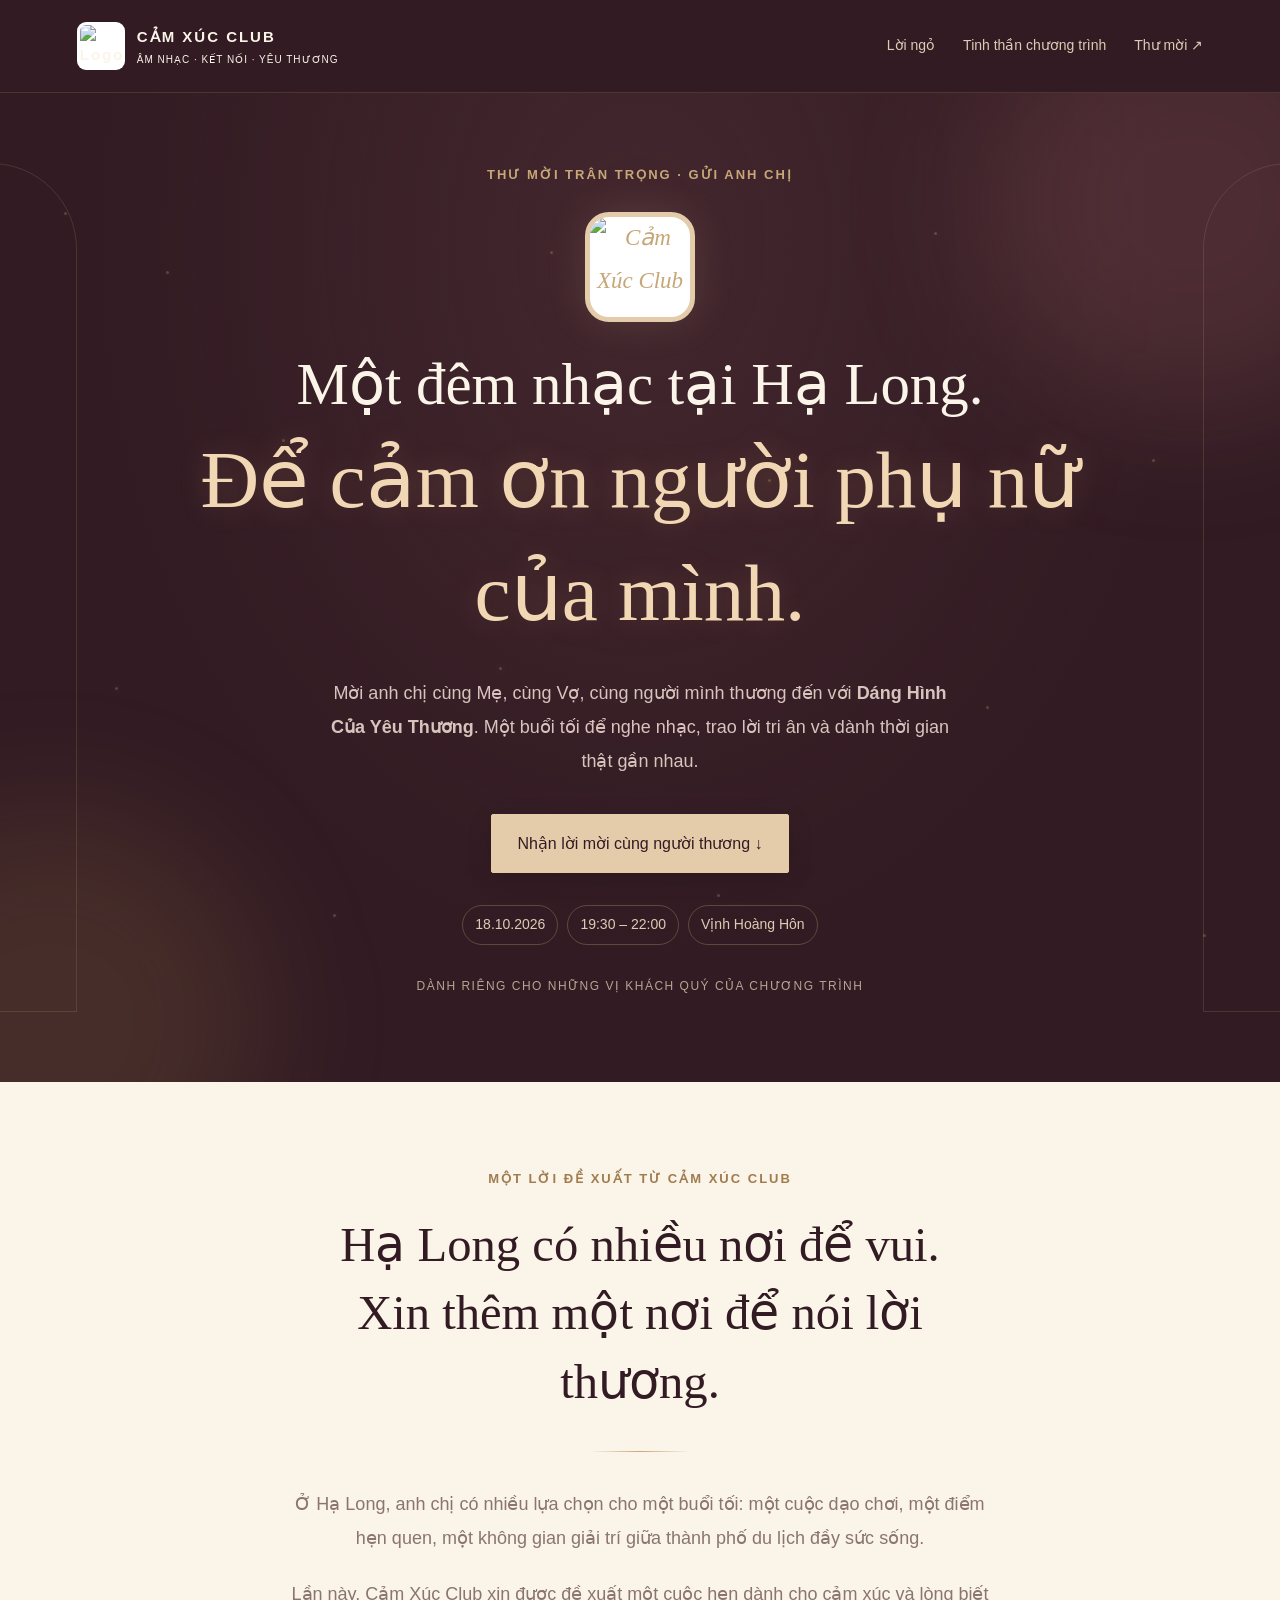
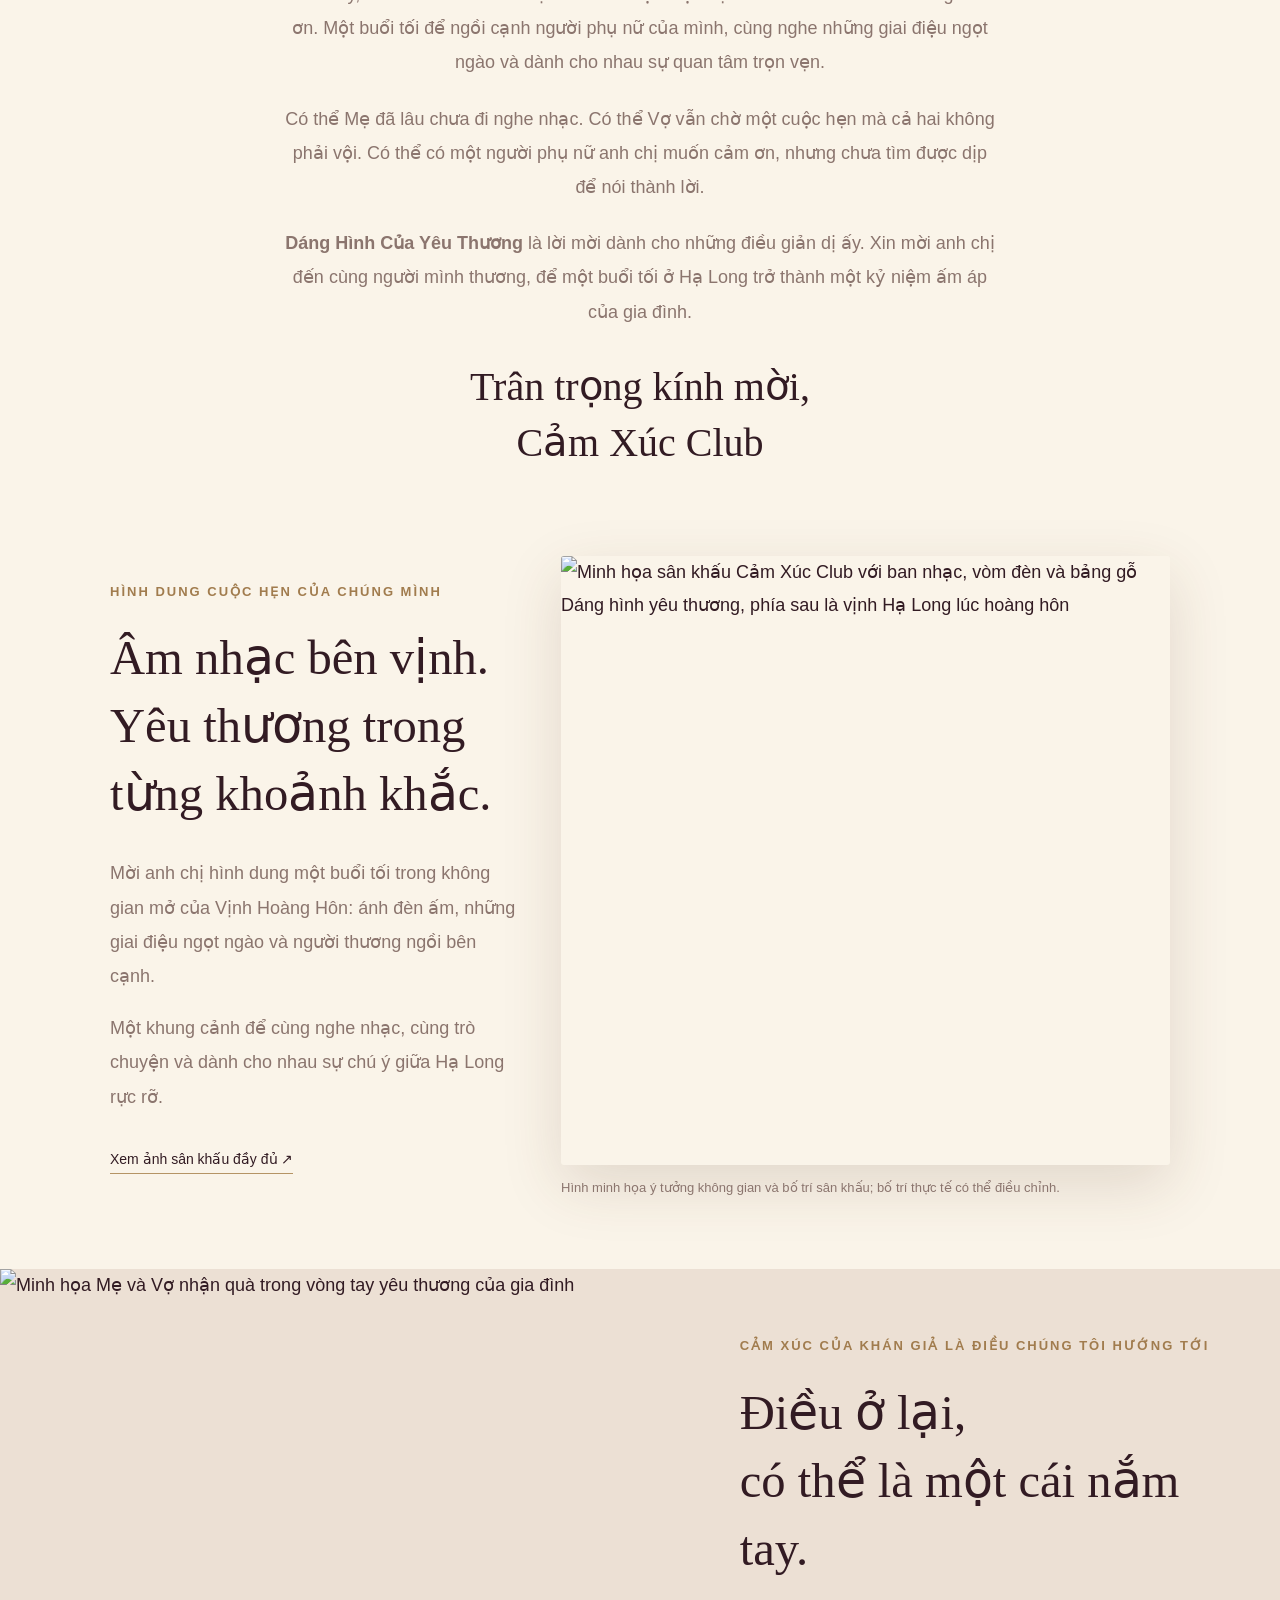
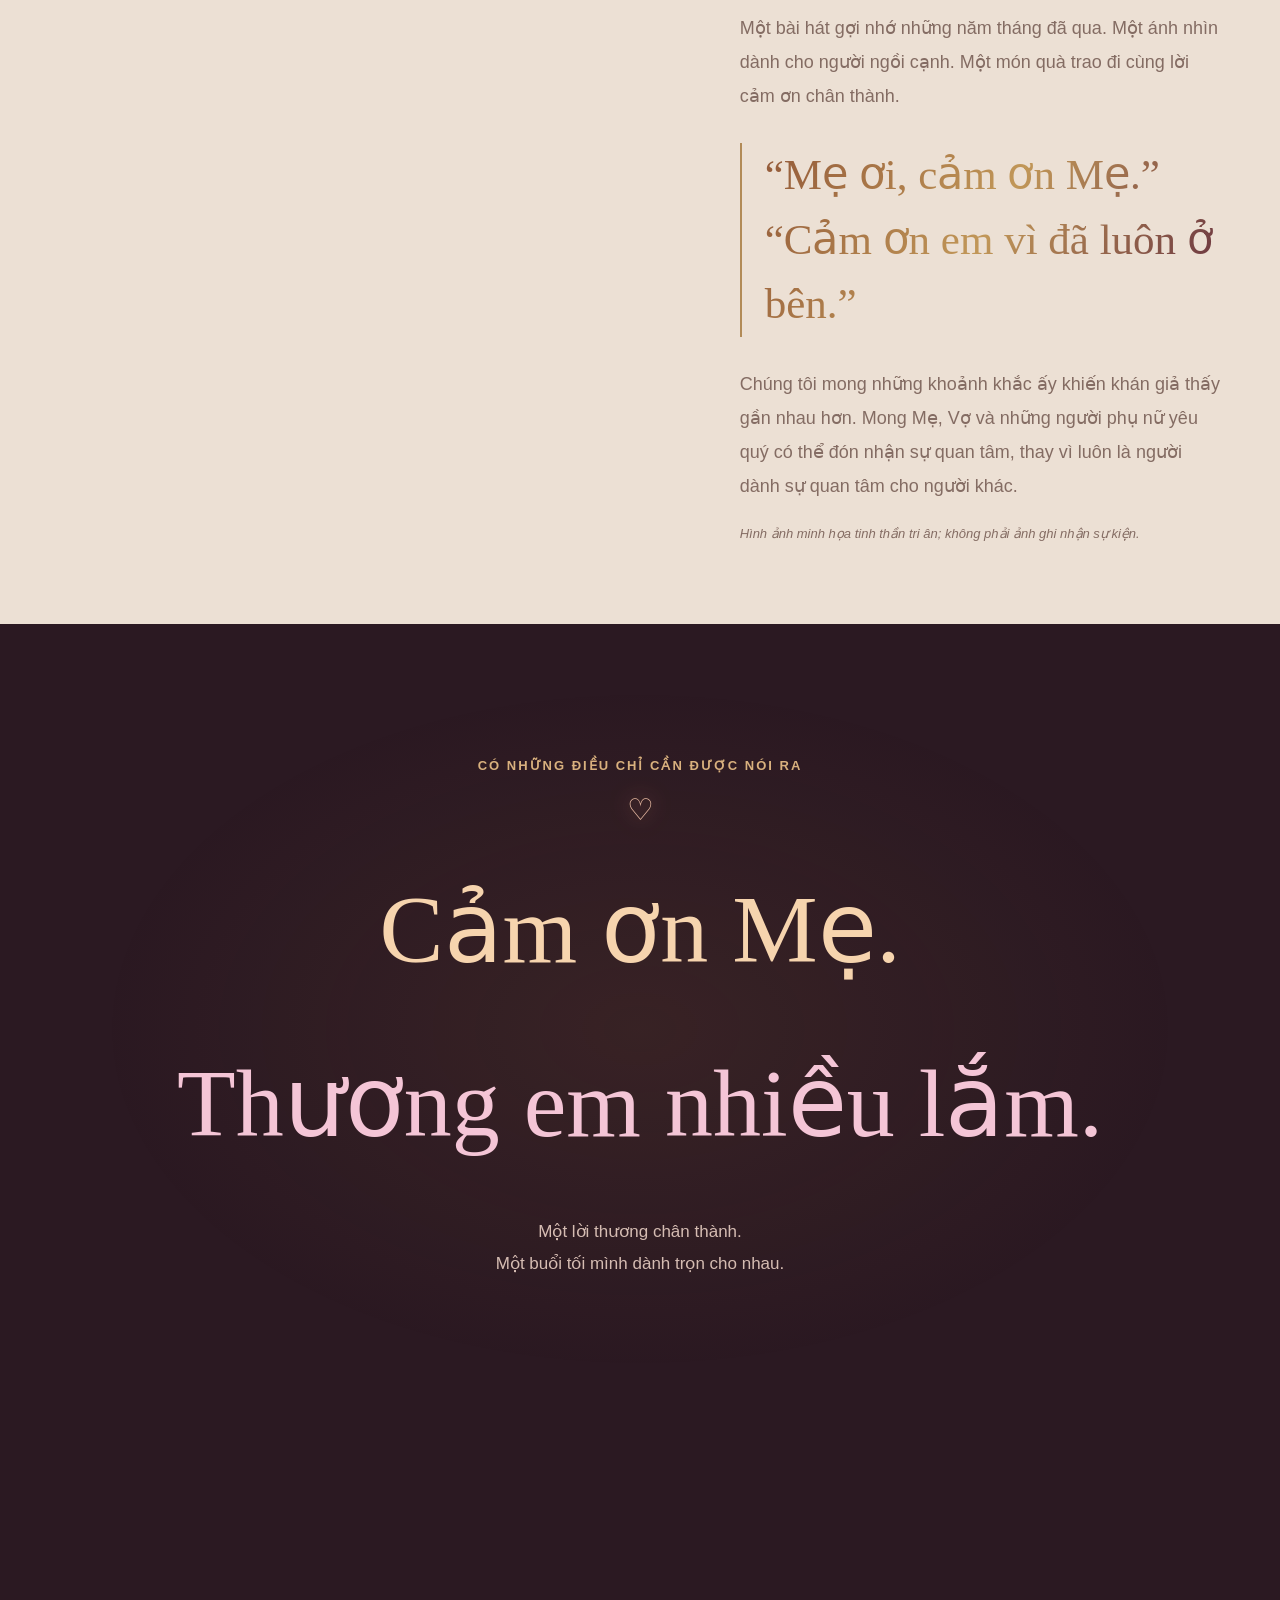
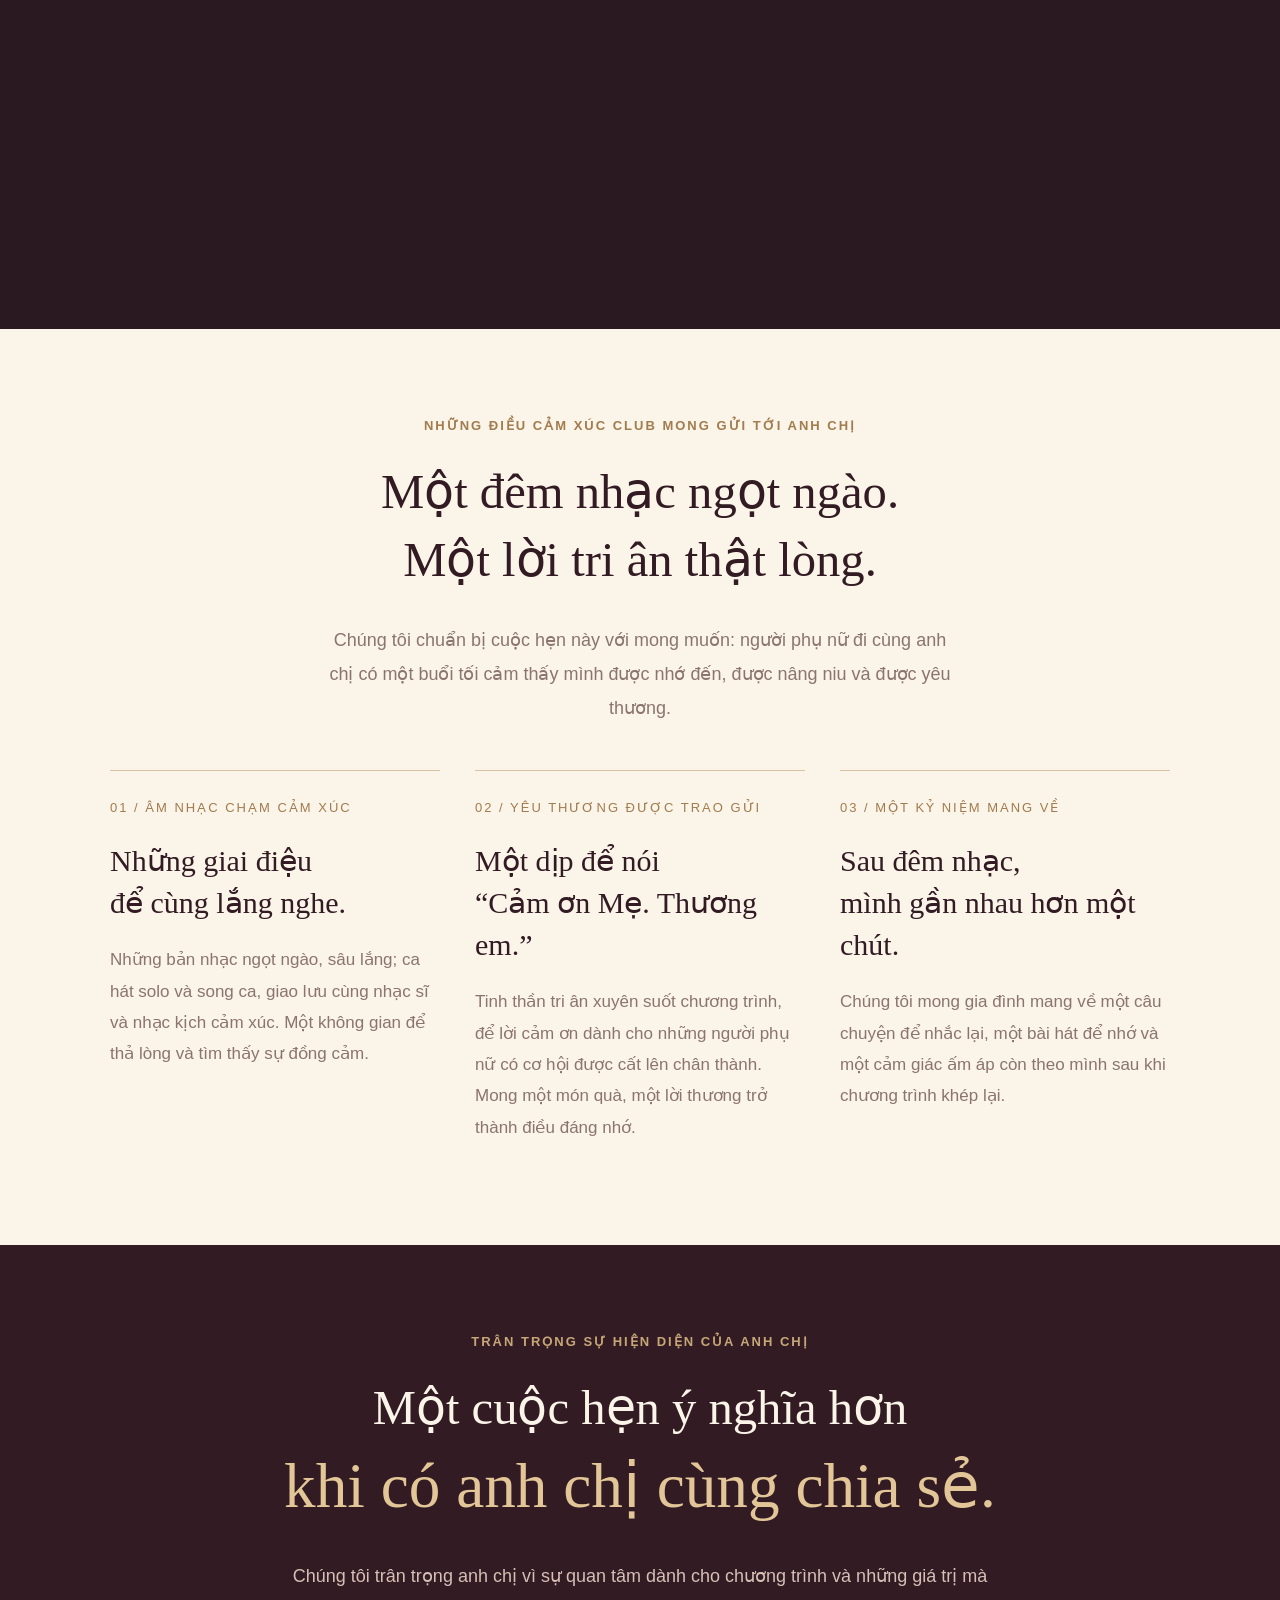
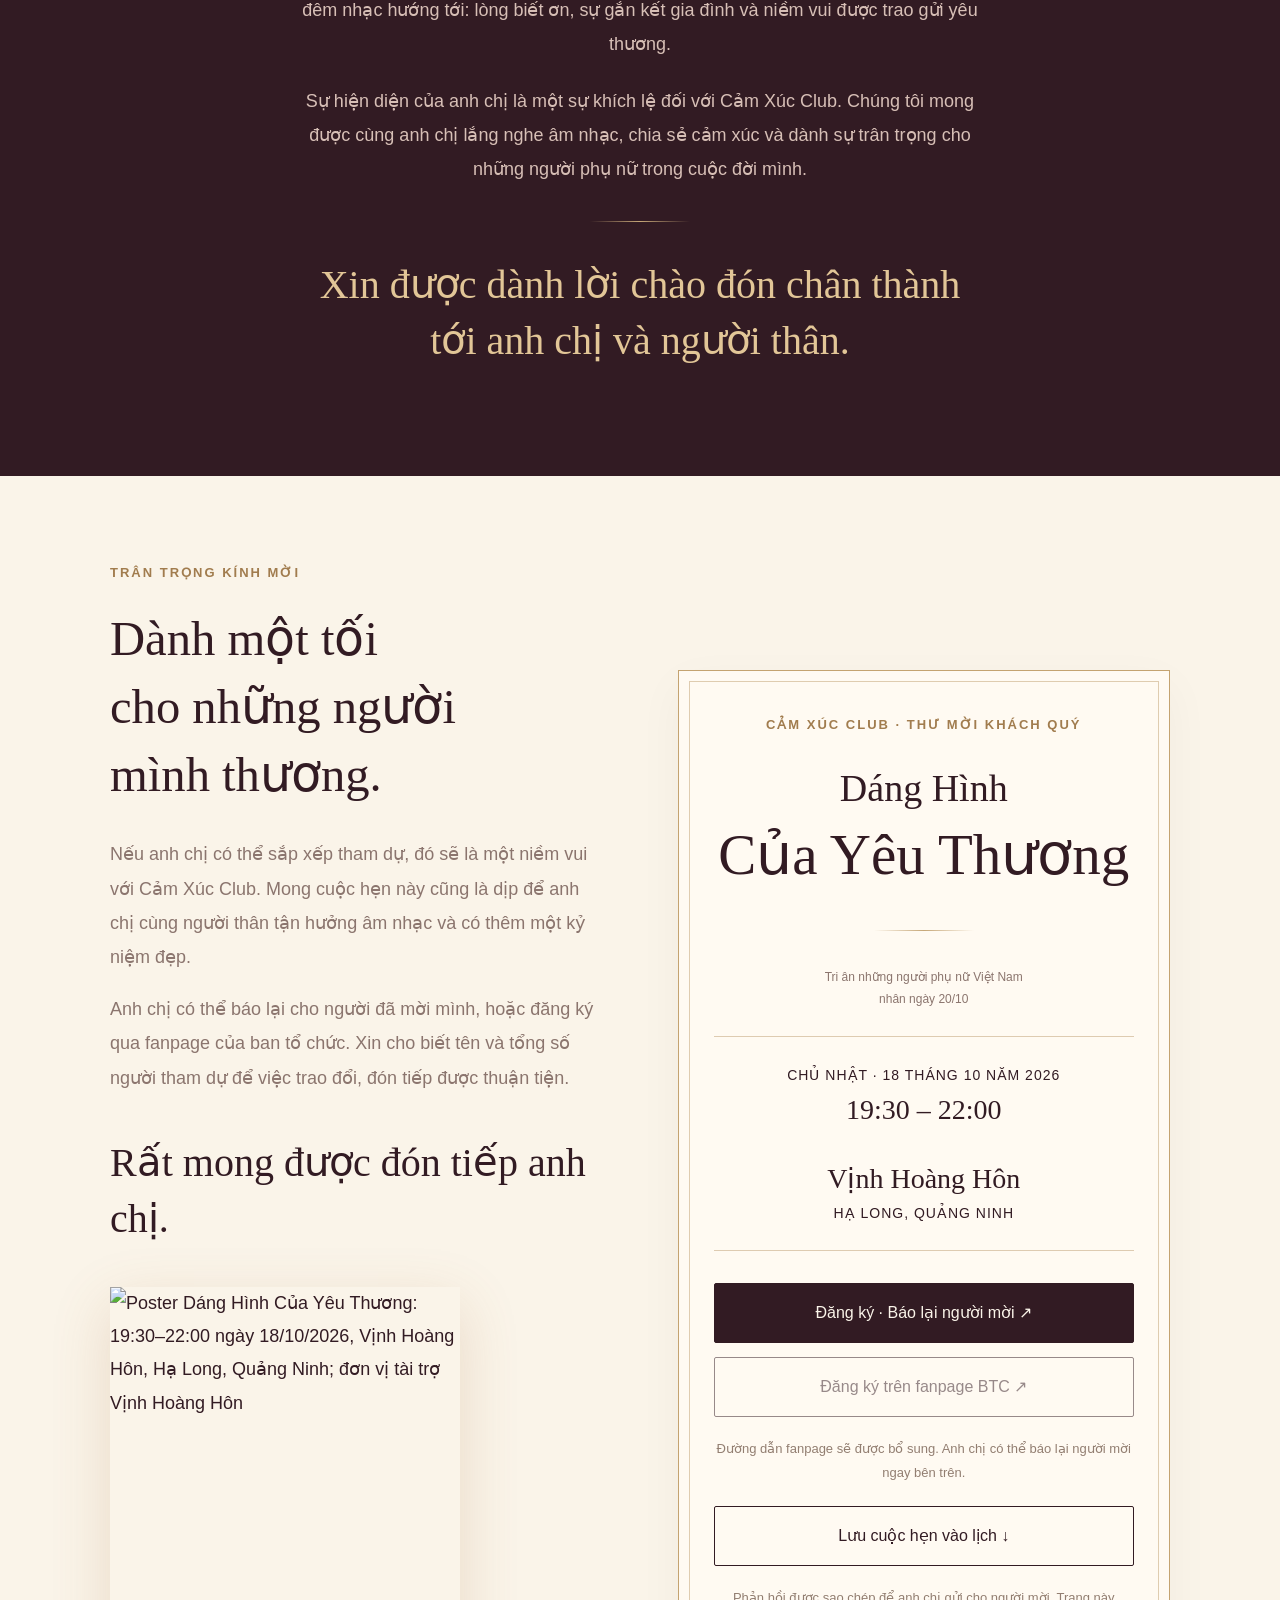
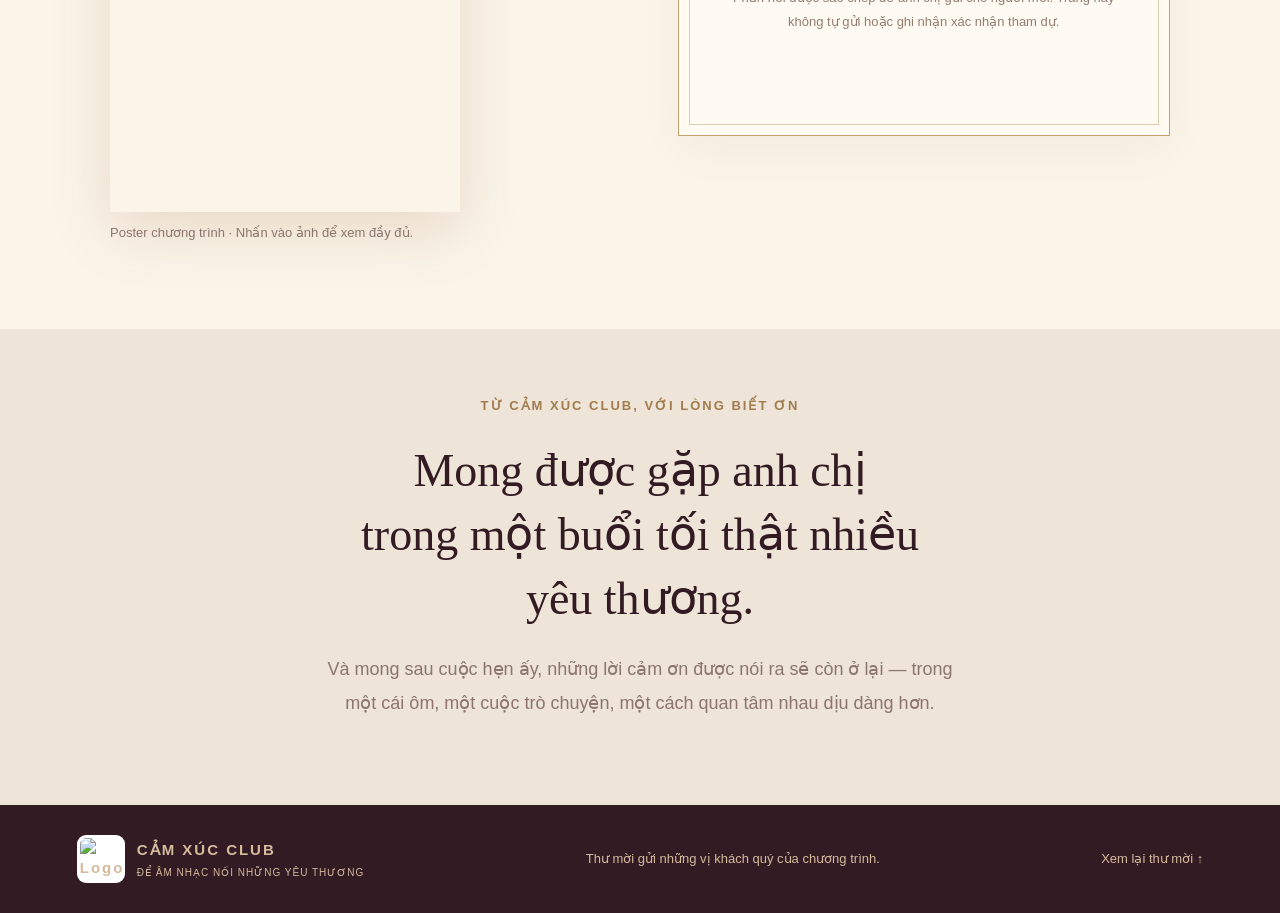
==== cxc2010_dang_hinh_cua_yeu_thuong.html.html @ dbf969a1 "Add files via upload" ====
<!DOCTYPE html>
<!-- saved from url=(0051)https://cam-xuc-khach-quy.dearloach32.chatgpt.site/ -->
<html lang="vi" class="motion-ready"><head><meta http-equiv="Content-Type" content="text/html; charset=UTF-8"><meta name="viewport" content="width=device-width,initial-scale=1"><link rel="stylesheet" href="./dang hinh 222_files/vietnam.css"><link rel="stylesheet" href="./dang hinh 222_files/soft.css"><link rel="icon" href="https://cam-xuc-khach-quy.dearloach32.chatgpt.site/assets/favicon.png"><meta name="theme-color" content="#321b23"><title>Thư mời khách quý — Dáng Hình Của Yêu Thương</title><meta name="description" content="Cảm Xúc Club trân trọng kính mời anh chị đến một đêm nhạc dành cho những người phụ nữ thương yêu. Một cuộc hẹn của âm nhạc, cảm xúc và lòng biết ơn."><style>
:root{--wine:#321b23;--gold:#c6a778;--cream:#faf4e9;--muted:#8b756e}*{box-sizing:border-box}html{scroll-behavior:smooth;scroll-padding-top:30px}body{margin:0;color:var(--wine);background:var(--cream);font:15px/1.8 Arial,sans-serif}a{color:inherit;text-decoration:none}button{font:inherit;cursor:pointer}h1,h2,h3,.serif{font-family:Georgia,'Times New Roman',serif;font-weight:normal;line-height:1.15}header{padding:22px 6%;display:flex;align-items:center;justify-content:space-between;background:var(--wine);color:var(--cream);border-bottom:1px solid #c6a77830}.brand{font-size:13px;font-weight:bold;letter-spacing:3px}.brand small{display:block;font-size:8px;letter-spacing:2px;font-weight:normal}nav{display:flex;gap:28px;font-size:11px;color:#dfcbb5}.hero{background:var(--wine);color:var(--cream);text-align:center;padding:70px 25px 85px;position:relative;overflow:hidden}.hero:before,.hero:after{content:'';position:absolute;top:70px;bottom:70px;width:170px;border:1px solid #c6a77830;border-radius:180px 180px 0 0;pointer-events:none}.hero:before{left:-95px}.hero:after{right:-95px}.eyebrow{font-size:10px;letter-spacing:3px;text-transform:uppercase;color:#a17c4e;font-weight:bold}.hero .eyebrow{color:var(--gold)}.seal{border:1px solid #c6a77880;border-radius:50%;width:68px;height:68px;margin:25px auto;display:grid;place-items:center;color:var(--gold);font-family:Georgia,serif;font-style:italic;font-size:23px}.hero h1{font-size:clamp(43px,5.8vw,80px);margin:22px 0}.hero h1 em{color:#e2c697}.hero p{max-width:530px;margin:25px auto;color:#d8c4bd;font-size:14px}.btn{display:inline-flex;align-items:center;justify-content:center;gap:20px;padding:14px 25px;background:var(--wine);color:var(--cream);border:1px solid var(--wine);font-size:12px;border-radius:2px}.hero .btn{background:#e4ccaa;color:var(--wine);border-color:#e4ccaa;margin:10px}.hero .small{font-size:10px;letter-spacing:2px;color:#baa390;margin-top:30px}.wrap{max-width:1140px;margin:auto;padding:85px 40px}h2{font-size:clamp(34px,3.8vw,52px);margin:20px 0 28px}.letter{max-width:720px;margin:auto;text-align:center}.letter p{color:var(--muted);margin:22px 0}.rule{height:1px;background:linear-gradient(90deg,transparent,#c6a778,transparent);width:100px;margin:35px auto}.sign{font-style:italic;font-size:22px;margin-top:30px}.scene{display:grid;grid-template-columns:1.15fr 1fr;background:#ece0d4}.scene img{width:100%;height:100%;min-height:550px;object-fit:cover}.scene .copy{padding:65px 55px;align-self:center}.scene p{font-size:14px;color:#846c63}.quote{border-left:2px solid #b28b57;padding-left:23px;font-size:27px;line-height:1.4;margin:30px 0}.caption{font-size:10px!important;font-style:italic}.center{text-align:center}.intro{max-width:640px;margin:0 auto;color:var(--muted)}.columns{display:grid;grid-template-columns:repeat(3,1fr);gap:35px;margin-top:45px;text-align:left}.columns article{border-top:1px solid #d7c2a4;padding-top:25px}.columns h3{font-size:28px;margin:20px 0}.columns p{font-size:13px;color:var(--muted)}.n{font-size:10px;letter-spacing:2px;color:#a17c4e}.honour{background:var(--wine);color:var(--cream);text-align:center}.honour .eyebrow{color:var(--gold)}.honour p{max-width:710px;margin:22px auto;color:#d7bfb6}.honour h2 em{color:#e2c697}.invite{display:grid;grid-template-columns:1fr 1fr;gap:75px;align-items:center}.invite p{font-size:14px;color:var(--muted)}.ticket{padding:42px 35px;border:1px solid #c4a370;background:#fffaf2;outline:1px solid #dfccb0;outline-offset:-12px;text-align:center;box-shadow:0 15px 45px #321b230a}.ticket h3{font-size:38px;margin:25px 0}.ticket .details{border-top:1px solid #decbb1;border-bottom:1px solid #decbb1;padding:23px 0;margin:25px 0;font-size:13px}.ticket .details strong{font-size:21px;font-family:Georgia,serif;font-weight:normal}.ticket .details span{font-size:11px;letter-spacing:1px}.ticket .btn{width:100%;margin:7px 0}.ticket .secondary{background:transparent;color:var(--wine)}.note{font-size:10px!important;color:#927e71!important}.status{font-size:12px;min-height:22px;color:#9a6941}dialog{max-width:540px;width:calc(100% - 40px);border:1px solid #c4a370;background:var(--cream);padding:35px;color:var(--wine)}dialog::backdrop{background:#1a1015b8}dialog h3{font-size:30px}dialog p{font-size:14px;color:var(--muted)}dialog textarea{width:100%;min-height:135px;font:14px/1.7 Arial,sans-serif;background:white;border:1px solid #d7c2a4;padding:15px;color:var(--wine);resize:vertical}.close{float:right;background:transparent;border:0;font-size:23px;color:var(--wine)}.ending{text-align:center;background:#eee4d7;padding:65px 25px}.ending p{max-width:630px;margin:20px auto;color:var(--muted);font-size:14px}.ending .serif{font-size:30px;color:var(--wine)}footer{display:flex;justify-content:space-between;align-items:center;gap:25px;padding:30px 6%;font-size:10px;background:var(--wine);color:#d4bb9e}:focus-visible{outline:3px solid #c6a778;outline-offset:5px}@media(max-width:760px){header{padding:20px 6%}nav a:first-child{display:none}nav{font-size:10px;gap:14px}.brand{font-size:11px;letter-spacing:2px}.hero{padding:50px 23px 60px}.hero h1{font-size:49px}.hero p{font-size:13px}.wrap{padding:60px 25px}.scene{grid-template-columns:1fr}.scene img{min-height:0;height:330px}.scene .copy{padding:40px 25px}.columns{grid-template-columns:1fr;gap:22px}.columns h3{font-size:27px}.invite{grid-template-columns:1fr;gap:30px}.ticket{padding:35px 25px}.ticket h3{font-size:35px}.honour p{font-size:14px}footer{flex-direction:column;align-items:flex-start}.quote{font-size:24px}}@media(prefers-reduced-motion:reduce){html{scroll-behavior:auto}}
input,select{font:14px Arial,sans-serif;width:100%;padding:12px;border:1px solid #d7c2a4;background:white;color:var(--wine);margin:6px 0 14px}.fields{display:grid;grid-template-columns:1fr 1fr;gap:15px}dialog label{font-size:12px;display:block}.btn:disabled{opacity:.5;cursor:default}.hero h1{font-size:clamp(40px,5vw,70px)}@media(max-width:600px){.fields{grid-template-columns:1fr;gap:0}.hero h1{font-size:43px}}
.venue-visual{max-width:1140px;margin:0 auto 70px;padding:0 40px;display:grid;grid-template-columns:.8fr 1.2fr;gap:45px;align-items:center}.venue-visual p{font-size:14px;color:var(--muted)}.venue-visual figure{margin:0}.venue-visual img{display:block;width:100%;height:auto;border-radius:3px}.venue-visual figcaption{font-size:11px;line-height:1.6;color:var(--muted);margin-top:12px}.image-link{font-size:11px;display:inline-block;border-bottom:1px solid #b59465;margin-top:15px}.invite-poster{margin:30px 0 0;max-width:350px}.invite-poster img{width:100%;height:auto;display:block;box-shadow:0 15px 40px #321b2320}.invite-poster figcaption{font-size:10px;color:var(--muted);margin-top:10px}@media(max-width:760px){.venue-visual{grid-template-columns:1fr;padding:0 25px;margin-bottom:55px;gap:25px}.invite-poster{max-width:350px;margin:30px auto 0}}
.brand{display:flex;align-items:center;gap:12px}.brand-logo{object-fit:contain;background:white;border-radius:9px;padding:3px;flex-shrink:0}.logo-seal{width:110px;height:110px;background:white;border:5px solid #e4ccaa;border-radius:24px;box-shadow:0 0 40px #e4ccaa20;overflow:hidden;animation:logo-enter .9s ease both}.logo-seal img{width:100%;height:100%;object-fit:contain}.event-pills{display:flex;justify-content:center;flex-wrap:wrap;gap:9px;margin-top:22px}.event-pills span{padding:6px 12px;border:1px solid #c6a77850;border-radius:30px;font-size:11px;color:#dfcbb5}.hero{background:radial-gradient(ellipse at 50% 15%,#69404450,transparent 60%),var(--wine)}.hero h1{animation:logo-enter 1s .12s both}.hero .btn{box-shadow:0 6px 25px #0002}.btn{min-height:48px;transition:transform .18s,box-shadow .18s}.btn:active{transform:scale(.97)}.scroll-progress{position:fixed;top:0;left:0;height:3px;background:linear-gradient(90deg,#e4ccaa,#eb96c4,#8cccff);width:100%;transform:scaleX(0);transform-origin:left;z-index:50;pointer-events:none}.reveal{opacity:1;transform:none}.motion-ready .reveal{opacity:0;transform:translateY(20px);transition:opacity .7s ease,transform .7s ease}.motion-ready .reveal.in-view{opacity:1;transform:none}.columns article:nth-child(2){transition-delay:.08s}.columns article:nth-child(3){transition-delay:.16s}.venue-visual img,.invite-poster img{transition:box-shadow .3s ease}.venue-visual a:active img,.invite-poster a:active img{box-shadow:0 0 0 4px #c6a778}.mobile-dock{display:none}dialog{max-height:85dvh;overflow-y:auto;overscroll-behavior:contain;border-radius:14px}dialog[open]{animation:logo-enter .25s ease}.lightbox{max-width:1050px;width:calc(100% - 24px);max-height:94dvh;background:#20141c;padding:16px;color:white;border:0}.lightbox img{display:block;width:100%;height:auto;max-height:78dvh;object-fit:contain}.lightbox .close{color:white;min-width:44px;min-height:44px}.lightbox p{font-size:11px;color:#dfcbb5;margin:8px}.lightbox .fullsize{color:#dfcbb5;font-size:11px}.sr-only{position:absolute;width:1px;height:1px;overflow:hidden;clip:rect(0,0,0,0)}@keyframes logo-enter{from{opacity:0;transform:translateY(15px)}to{opacity:1;transform:translateY(0)}}
@media(max-width:760px){body{padding-bottom:calc(88px + env(safe-area-inset-bottom))}header{padding:12px 20px}.brand-logo{width:42px;height:42px}.brand{font-size:10px;letter-spacing:1px;gap:9px}.brand small{font-size:7px;letter-spacing:1px}nav a:not(:last-child){display:none}nav a{padding:10px 5px}.hero{padding:30px 22px 45px}.hero h1{font-size:clamp(34px,8.6vw,48px);line-height:1.2}.hero p{font-size:15px;line-height:1.8}.hero .small{font-size:8px;letter-spacing:1px}.hero .eyebrow{font-size:9px;letter-spacing:1.5px}.logo-seal{margin:20px auto;width:90px;height:90px}.hero .btn{width:100%;margin:8px 0;font-size:13px}.wrap{padding:50px 22px}h2{font-size:34px}.letter p,.scene p,.invite p,.venue-visual p,.honour p{font-size:15px;line-height:1.85}.columns p{font-size:14px}.mobile-dock{display:flex;position:fixed;bottom:0;left:0;right:0;z-index:20;background:#faf4e9f5;backdrop-filter:blur(15px);border-top:1px solid #dcc5a8;box-shadow:0 -8px 30px #321b2312;padding:12px 16px calc(12px + env(safe-area-inset-bottom));gap:12px;align-items:center}.mobile-dock .dock-text{flex:1;font-size:11px;line-height:1.5}.dock-text strong{display:block;font-size:13px}.mobile-dock .btn{font-size:13px;min-height:48px;border-radius:8px;padding:12px 20px;flex-shrink:0}input,textarea,select,dialog textarea{font-size:16px}dialog{padding:25px 20px;max-height:88dvh;width:calc(100% - 24px)}.fields{grid-template-columns:1fr 1fr;gap:10px}.ticket{padding:32px 23px}.ticket .btn{font-size:13px}.close{min-height:44px;min-width:44px}.scene img{height:auto;min-height:0}.lightbox{padding:12px}.venue-visual{padding:0 22px}}
@media(prefers-reduced-motion:reduce){*,*::before,*::after{animation:none!important;transition:none!important}.motion-ready .reveal{opacity:1;transform:none}html{scroll-behavior:auto}}

/* Vietnamese typography and larger reading sizes */
body{font-family:'Be Vietnam Pro',Arial,sans-serif;font-size:18px;line-height:1.85}button,input,select,textarea,dialog textarea{font-family:'Be Vietnam Pro',Arial,sans-serif}h1,h2,h3,.serif,.ticket .details strong{font-family:'Charm',Georgia,serif!important;font-style:normal;font-weight:400;line-height:1.35}.hero h1{font-size:clamp(52px,5.9vw,82px);line-height:1.3}.hero h1 em,h2 em,h3 em{font-style:normal}h2{font-size:clamp(42px,4.3vw,62px)}.columns h3{font-size:36px}.ticket h3{font-size:47px}.letter p,.hero p,.scene p,.venue-visual p,.invite p,.honour p,.ending p,.intro{font-size:18px;line-height:1.9}.columns p{font-size:17px;line-height:1.85}.hero p{max-width:650px}.eyebrow,.n{font-size:13px;letter-spacing:2px}.btn,.ticket .btn{font-size:16px;min-height:52px}.event-pills span{font-size:14px}.hero .small{font-size:12px;letter-spacing:1.5px}.note,.caption,.venue-visual figcaption,.invite-poster figcaption{font-size:13px!important;line-height:1.75}.status{font-size:15px}.quote{font-size:34px;line-height:1.5}.sign{font-size:30px}.ticket .details{font-size:16px}.ticket .details strong{font-size:28px}.ticket .details span{font-size:14px}dialog h3{font-size:38px}dialog p{font-size:17px;line-height:1.8}dialog label{font-size:15px}input,select,textarea,dialog textarea{font-size:17px}nav{font-size:14px}.brand{font-size:15px;letter-spacing:2px}.brand small{font-size:10px;letter-spacing:1px}footer{font-size:13px}.ending .serif{font-size:38px}.honour .serif,.invite .serif{font-size:31px!important}.lightbox p,.lightbox .fullsize{font-size:14px}.sr-only{font-size:14px}
@media(max-width:760px){header{padding:12px 16px}.brand{font-size:12px;letter-spacing:1px}.brand small{font-size:8px}.brand-logo{width:44px;height:44px}nav{font-size:13px}.hero{padding:35px 20px 45px}.hero h1{font-size:clamp(43px,10.8vw,58px);line-height:1.35}.hero .eyebrow{font-size:12px;letter-spacing:1px}.hero p,.letter p,.scene p,.venue-visual p,.invite p,.honour p,.ending p,.intro{font-size:18px;line-height:1.85}.hero .small{font-size:11px}.hero .btn,.ticket .btn{font-size:16px}.event-pills span{font-size:13px}h2{font-size:40px;line-height:1.4}.columns h3{font-size:35px}.columns p{font-size:17px}.eyebrow,.n{font-size:12px;letter-spacing:1.5px}.quote{font-size:31px}.ticket h3{font-size:46px}.ticket .details strong{font-size:28px}.ticket .details span{font-size:13px}dialog h3{font-size:36px}.mobile-dock .dock-text{font-size:12px;min-width:0}.dock-text strong{font-size:14px}.mobile-dock .btn{font-size:15px;padding:12px 17px;min-height:52px}.btn{font-size:16px}.ending .serif{font-size:35px}footer{font-size:13px}.sign{font-size:29px}.fields{grid-template-columns:1fr;gap:0}}
@media(max-width:360px){.hero h1{font-size:39px}h2{font-size:36px}.mobile-dock .btn{font-size:14px;padding:12px}.dock-text strong{font-size:13px}}

/* A flowing invitation and scroll-driven emotional rhythm */
h1,h2,h3,.serif,.ticket .details strong{font-family:'Playfair Display',Georgia,serif!important;line-height:1.4}.hero h1 em,h2 em,h3 em,.sign,.quote,.ending .serif,.honour .serif,.invite .serif{font-family:'Great Vibes','Charm',cursive!important;font-weight:400!important;font-style:normal!important;line-height:1.4}.hero h1{font-size:clamp(40px,4.6vw,64px)}.hero h1 em{display:inline-block;font-size:1.38em;color:#f1d7b3;text-shadow:0 0 30px #d9a96c33}h2{font-size:clamp(35px,3.8vw,52px)}h2 em{font-size:1.3em}.ticket h3{font-size:38px}.ticket h3 em{font-size:1.5em}.columns h3{font-size:30px}.sign{font-size:40px}.quote{font-size:43px;line-height:1.5}.honour .serif,.invite .serif{font-size:40px!important}.ending .serif{font-size:46px}.hero{isolation:isolate}.glow-orb{position:absolute;z-index:-1;width:420px;height:420px;border-radius:50%;filter:blur(65px);background:#ba727333;top:-100px;right:-120px;animation:glow-drift 14s ease-in-out infinite alternate;pointer-events:none}.glow-orb.second{background:#d5ac5a20;top:auto;bottom:-150px;left:-160px;animation-delay:-7s}.sparkles{position:absolute;inset:0;pointer-events:none;z-index:-1;overflow:hidden}.sparkles i{position:absolute;left:var(--x);top:var(--y);width:3px;height:3px;border-radius:50%;background:#ffe0a2;box-shadow:0 0 10px #efb863;opacity:.2;animation:twinkle var(--t) ease-in-out infinite alternate;animation-delay:var(--d)}.motion-ready .reveal{transform:translateY(30px);transition:opacity .95s ease,transform 1.1s cubic-bezier(.2,.65,.3,1)}.motion-ready .reveal.in-view{transform:none}.letter p,.honour p{transition-delay:.06s}.venue-visual img{box-shadow:0 20px 60px #5a332226}.invite-poster img{box-shadow:0 18px 55px #a7683430}.scene .quote{background:linear-gradient(120deg,#8f5436,#c19758,#5c253c);background-clip:text;-webkit-background-clip:text;color:transparent}.emotion-story{height:145svh;position:relative;background:#2b1922;color:#faead5;--emotion:0;isolation:isolate}.emotion-stage{position:sticky;top:0;height:90svh;min-height:480px;display:flex;flex-direction:column;justify-content:center;align-items:center;text-align:center;padding:40px 24px;overflow:hidden}.emotion-stage:before{content:'';position:absolute;inset:0;z-index:-1;background:radial-gradient(ellipse at 50% 50%,#b17a413f,transparent 70%);opacity:calc(.4 + var(--emotion)*.6);transform:scale(calc(.85 + var(--emotion)*.2))}.emotion-stage .eyebrow{color:#d9b17e}.emotion-line{font-family:'Great Vibes','Charm',cursive;font-size:clamp(58px,7.5vw,100px);line-height:1.5;margin:15px 0;color:#f6d4ae;transform:translateY(calc((1 - var(--emotion))*20px));transition:opacity .15s;opacity:calc(.4 + var(--emotion)*.6)}.emotion-line.second{color:#f4c5d6;opacity:clamp(.22,calc(var(--emotion)*1.6),1);transform:translateY(calc((1 - var(--emotion))*35px))}.emotion-stage p{font-size:17px;max-width:490px;color:#d5bcb2;margin:25px 0;opacity:clamp(.4,calc(var(--emotion)*1.5),1)}.emotion-stage .heart-glow{font-size:35px;color:#e8baa2;transform:scale(calc(.85 + var(--emotion)*.25));text-shadow:0 0 25px #e49b74}.ticket{position:relative;overflow:hidden}.ticket:before{content:'';position:absolute;top:0;left:-70%;height:2px;width:70%;background:linear-gradient(90deg,transparent,#e8ba7a,transparent);animation:invitation-shine 7s ease-in-out infinite;pointer-events:none}.btn{transition:transform .2s,box-shadow .3s}.btn:hover{box-shadow:0 8px 28px #a46c4426}.mobile-dock .btn{background:linear-gradient(125deg,#48202c,#7d3c4a);box-shadow:0 4px 16px #793c4830}.scroll-progress{box-shadow:0 0 9px #d7ad70}.image-link{font-size:14px}.hero .logo-seal{animation:logo-enter 1s ease both,logo-breathe 6s 1s ease-in-out infinite}@keyframes twinkle{from{opacity:.08;transform:translateY(0) scale(.7)}to{opacity:.65;transform:translateY(-12px) scale(1.3)}}@keyframes glow-drift{from{transform:translate(0,0)}to{transform:translate(-50px,40px)}}@keyframes invitation-shine{0%,40%{left:-70%}80%,100%{left:110%}}@keyframes logo-breathe{50%{box-shadow:0 0 45px #e4ccaa40}}
@media(max-width:760px){.hero h1{font-size:clamp(32px,8vw,42px);line-height:1.55}.hero h1 em{font-size:1.45em;line-height:1.55}.hero{padding-top:32px}.hero p{margin:18px auto}h2{font-size:34px;line-height:1.5}.columns h3{font-size:29px}.ticket h3{font-size:35px}.ticket h3 em{font-size:1.5em}.quote{font-size:39px}.ending .serif{font-size:42px}.honour .serif,.invite .serif{font-size:38px!important}.sign{font-size:38px}.emotion-story{height:130svh}.emotion-stage{height:82svh;min-height:460px}.emotion-line{font-size:clamp(54px,14vw,75px);margin:12px 0}.emotion-stage p{font-size:17px}.glow-orb{width:260px;height:260px}.letter p{margin:26px 0}.mobile-dock .btn{min-width:140px}.venue-visual{gap:30px}}
@media(prefers-reduced-motion:reduce){.emotion-story{height:auto}.emotion-stage{position:relative;height:auto;min-height:440px}.emotion-line,.emotion-line.second,.emotion-stage p{opacity:1;transform:none}.glow-orb,.sparkles{display:none}}
</style><style>.b200794__Lwjab.b200794__2-XQI{margin:8px 0;margin-bottom:16px}.b200794__3NJd2.b200794__2WalK .b200794__1zKHd{display:flex;flex-wrap:wrap;gap:8px}.b200794__3NJd2.b200794__2WalK .b200794__1zKHd .b200794__1ArvR{height:26px;padding:0px 10px;font-weight:600}.b200794__3NJd2.b200794__2WalK .b200794__2GnF3{font-size:10px;display:inline-flex;align-items:center;color:#bfbfbf;white-space:nowrap;cursor:pointer;text-decoration:underline}.b200794__3NJd2.b200794__2WalK .b200794__2GnF3 .b200794__2pmBU{width:16px;height:16px;background-size:contain;margin-left:5px;cursor:pointer}.b200794__3NJd2.b200794__2WalK .b200794__2GnF3:hover{color:#2f9cc3}.b200794__3NJd2.b200794__2WalK .b200794__3x_r1{width:16px;height:16px;background-position:center;background-repeat:no-repeat;background-size:contain}.b200794__2ByTX.b200794__2q_66{font-weight:500;font-size:12px;line-height:20px;display:flex;align-items:center;justify-content:center;height:36px;border:solid 1px #e0e1e2;border-radius:4px;cursor:pointer;user-select:none;padding:6px 16px;color:rgba(0,0,0,.6);background-color:#e0e1e2}.b200794__2ByTX.b200794__2q_66[data-ah-size=small]{height:28px}.b200794__2ByTX.b200794__2q_66 *{cursor:pointer;user-select:none}.b200794__2ByTX.b200794__2q_66[data-ah-btn-loading=true],.b200794__2ByTX.b200794__2q_66[data-ah-btn-disabled=true]{pointer-events:none}.b200794__2ByTX.b200794__2q_66[data-ah-btn-loading=true] *,.b200794__2ByTX.b200794__2q_66[data-ah-btn-disabled=true] *{pointer-events:none}.b200794__2ByTX.b200794__2q_66:not([data-ah-color=primary]):not([data-ah-color=secondary]){color:rgba(0,0,0,.8)}.b200794__2ByTX.b200794__2q_66:not([data-ah-color=primary]):not([data-ah-color=secondary]) [data-ah-spin-color]{border-color:#f3f3f3 #d6d6d6 #0076f1 !important}.b200794__2ByTX.b200794__2q_66:not([data-ah-color=primary]):not([data-ah-color=secondary]):hover{border-color:#cacbcd;background-color:#cacbcd}.b200794__2ByTX.b200794__2q_66:not([data-ah-color=primary]):not([data-ah-color=secondary]):active{border-color:#babbbc;background-color:#babbbc}.b200794__2ByTX.b200794__2q_66[data-ah-color=primary]{border:solid 1px #db2828;color:#db2828;background-color:rgba(0,0,0,0)}.b200794__2ByTX.b200794__2q_66[data-ah-color=primary] [data-ah-spin-color=primary]{border-color:#f3f3f3 #f94f4f #db2828 !important}.b200794__2ByTX.b200794__2q_66[data-ah-color=primary] svg path{fill:#db2828}.b200794__2ByTX.b200794__2q_66[data-ah-color=primary]:hover{border-color:#d01919;color:#d01919}.b200794__2ByTX.b200794__2q_66[data-ah-color=primary]:hover svg path{fill:#d01919}.b200794__2ByTX.b200794__2q_66[data-ah-color=primary]:active{border-color:#b21e1e;color:#b21e1e}.b200794__2ByTX.b200794__2q_66[data-ah-color=primary]:active svg path{fill:#b21e1e}.b200794__2q_66[data-ah-color=primary][data-ah-variant=contained]{border:solid 1px #db2828;background-color:#db2828;color:#fff}.b200794__2q_66[data-ah-color=primary][data-ah-variant=contained] svg path{fill:#fff}.b200794__2q_66[data-ah-color=primary][data-ah-variant=contained]:hover{border-color:#d01919;background-color:#d01919;color:#fff}.b200794__2q_66[data-ah-color=primary][data-ah-variant=contained]:hover svg path{fill:#fff}.b200794__2q_66[data-ah-color=primary][data-ah-variant=contained]:active{border-color:#b21e1e;background-color:#b21e1e;color:#fff}.b200794__2q_66[data-ah-color=primary][data-ah-variant=contained]:active svg path{fill:#fff}.b200794__2ByTX.b200794__2q_66[data-ah-color=secondary]{border:solid 1px #2c65f1;color:#2c65f1;background-color:rgba(0,0,0,0)}.b200794__2ByTX.b200794__2q_66[data-ah-color=secondary] svg path{fill:#2c65f1}.b200794__2ByTX.b200794__2q_66[data-ah-color=secondary]:hover{border-color:#2154d2;color:#2154d2}.b200794__2ByTX.b200794__2q_66[data-ah-color=secondary]:hover svg path{fill:#2154d2}.b200794__2ByTX.b200794__2q_66[data-ah-color=secondary]:active{border-color:#1d4bbd;color:#1d4bbd}.b200794__2ByTX.b200794__2q_66[data-ah-color=secondary]:active svg path{fill:#1d4bbd}.b200794__2ByTX.b200794__2q_66[data-ah-color=secondary][data-ah-variant=contained]{border:solid 1px #2c65f1;background-color:#2c65f1;color:#fff}.b200794__2ByTX.b200794__2q_66[data-ah-color=secondary][data-ah-variant=contained] svg path{fill:#fff}.b200794__2ByTX.b200794__2q_66[data-ah-color=secondary][data-ah-variant=contained]:hover{border-color:#2154d2;background-color:#2154d2;color:#fff}.b200794__2ByTX.b200794__2q_66[data-ah-color=secondary][data-ah-variant=contained]:hover svg path{fill:#fff}.b200794__2ByTX.b200794__2q_66[data-ah-color=secondary][data-ah-variant=contained]:active{border-color:#1d4bbd;background-color:#1d4bbd;color:#fff}.b200794__2ByTX.b200794__2q_66[data-ah-color=secondary][data-ah-variant=contained]:active svg path{fill:#fff}.b200794__2ByTX.b200794__2q_66[data-ah-color=success]{border:solid 1px #1fbb60;color:#1fbb60;background-color:rgba(0,0,0,0)}.b200794__2ByTX.b200794__2q_66[data-ah-color=success] svg path{fill:#1fbb60}.b200794__2ByTX.b200794__2q_66[data-ah-color=success]:hover{border-color:#1aaf58;color:#1aaf58}.b200794__2ByTX.b200794__2q_66[data-ah-color=success]:hover svg path{fill:#1aaf58}.b200794__2ByTX.b200794__2q_66[data-ah-color=success]:active{border-color:#159e4e;color:#159e4e}.b200794__2ByTX.b200794__2q_66[data-ah-color=success]:active svg path{fill:#159e4e}.b200794__2ByTX.b200794__2q_66[data-ah-color=success][data-ah-variant=contained]{border:solid 1px #1fbb60;background-color:#1fbb60;color:#fff}.b200794__2ByTX.b200794__2q_66[data-ah-color=success][data-ah-variant=contained] svg path{fill:#fff}.b200794__2ByTX.b200794__2q_66[data-ah-color=success][data-ah-variant=contained]:hover{border-color:#1aaf58;background-color:#1aaf58;color:#fff}.b200794__2ByTX.b200794__2q_66[data-ah-color=success][data-ah-variant=contained]:hover svg path{fill:#fff}.b200794__2ByTX.b200794__2q_66[data-ah-color=success][data-ah-variant=contained]:active{border-color:#159e4e;background-color:#159e4e;color:#fff}.b200794__2ByTX.b200794__2q_66[data-ah-color=success][data-ah-variant=contained]:active svg path{fill:#fff}.b200794__2ByTX.b200794__2q_66[data-ah-color=warning][data-ah-variant=contained]{border:solid 1px #fdcc0d;background-color:#fdcc0d;color:#7d6506}.b200794__2ByTX.b200794__2q_66[data-ah-color=warning][data-ah-variant=contained] svg path{fill:#7d6506}.b200794__2ByTX.b200794__2q_66[data-ah-color=warning][data-ah-variant=contained]:hover{border-color:#ffd100;background-color:#ffd100;color:#7d6506}.b200794__2ByTX.b200794__2q_66[data-ah-color=warning][data-ah-variant=contained]:hover svg path{fill:#7d6506}.b200794__2ByTX.b200794__2q_66[data-ah-color=warning][data-ah-variant=contained]:active{border-color:#ecbe0b;background-color:#ecbe0b;color:#7d6506}.b200794__2ByTX.b200794__2q_66[data-ah-color=warning][data-ah-variant=contained]:active svg path{fill:#7d6506}.b200794__33Q8c{display:inline-flex !important}.b200794__33Q8c .b200794__2WZ5J{display:inline-flex;border-radius:50%;width:12px;height:12px;-webkit-animation:b200794__1FlgJ .8s linear infinite;animation:b200794__1FlgJ .8s linear infinite}@-webkit-keyframes b200794__1FlgJ{0%{-webkit-transform:rotate(0deg)}100%{-webkit-transform:rotate(360deg)}}@keyframes b200794__1FlgJ{0%{transform:rotate(0deg)}100%{transform:rotate(360deg)}}.b200794__3cyGA.b200794__1XnLK{display:inline-flex;align-items:center;justify-content:center}.b200794__3cyGA.b200794__1XnLK .b200794__3jDW-{font-size:10px;display:inline-flex;align-items:center;color:#bfbfbf;white-space:nowrap;cursor:pointer;text-decoration:underline}.b200794__3cyGA.b200794__1XnLK .b200794__3jDW- .b200794__2hWkC{width:16px;height:16px;background-size:contain;margin-left:5px;cursor:pointer}.b200794__3cyGA.b200794__1XnLK .b200794__3jDW-:hover{color:#2f9cc3}.b200794__31ZbF.b200794__38geD{align-items:center;display:flex}.b200794__31ZbF.b200794__38geD .b200794__2Zkk1{width:20px;height:20px;cursor:pointer;user-select:none;background-position:center;background-size:contain}.b200794__2CIyB{overflow:hidden !important}.b200794__3zwmj.b200794__ZFemA{position:fixed;top:0;left:0;width:100%;height:100%;background-color:rgba(0,0,0,.7607843137);z-index:9999999;overflow-y:auto;align-items:center;justify-content:center;display:flex}.b200794__3zwmj.b200794__ZFemA *{font-size:13px}.b200794__3zwmj.b200794__ZFemA .b200794__mXV07{max-width:1000px;margin:30px auto;margin-top:60px;padding:24px;background-color:#fff;border-radius:4px;min-height:500px;box-shadow:0px 0px 15px rgba(0,0,0,.4196078431);position:relative}.b200794__3zwmj.b200794__ZFemA .b200794__291z-{display:flex;gap:6px}.b200794__3zwmj.b200794__ZFemA .b200794__291z- .b200794__1LTYq{width:100%}.b200794__3zwmj.b200794__ZFemA .b200794__356f5{height:100%;background-position:center center;background-repeat:no-repeat;background-size:contain}.b200794__3zwmj.b200794__ZFemA .b200794__2PEbI{font-size:18px;font-weight:700;margin-bottom:24px;display:flex;align-items:center;justify-content:space-between;padding-right:32px;white-space:nowrap;gap:12px}.b200794__3zwmj.b200794__ZFemA .b200794__7rycn{display:flex;align-items:center;gap:16px}.b200794__3zwmj.b200794__ZFemA .b200794__193Qq{margin-top:24px}.b200794__3zwmj.b200794__ZFemA .b200794__2JgjE{font-size:15px;font-weight:600;margin-bottom:16px}.b200794__3zwmj.b200794__ZFemA .b200794__3yVkD{display:flex;align-items:center;gap:8px}.b200794__3zwmj.b200794__ZFemA .b200794__3yVkD input{height:30px;border:solid 1px #ccc;border-radius:0px;width:85px;padding:0 10px}.b200794__3zwmj.b200794__ZFemA .b200794__1Nva6{display:flex;gap:20px;margin-top:40px}.b200794__3zwmj.b200794__ZFemA .b200794__1s9kh{display:grid;grid-template-columns:1fr 1fr}.b200794__3zwmj.b200794__ZFemA .b200794__3EzNY{padding-left:30px;margin-bottom:16px}.b200794__3zwmj.b200794__ZFemA .b200794__3EzNY .b200794__6wLjm{width:20px;height:20px;background-position:center;background-size:contain}.b200794__3zwmj.b200794__ZFemA .b200794__3EzNY input{display:none}.b200794__3zwmj.b200794__ZFemA .b200794__3EzNY .b200794__1IX9o{width:20px;height:20px;background-position:center;background-size:contain}.b200794__3zwmj.b200794__ZFemA .b200794__3EzNY .b200794__360ui{display:inline-flex;align-items:center;justify-content:center;gap:8px}.b200794__3zwmj.b200794__ZFemA .b200794__3EzNY .b200794__360ui .b200794__1Ej2e{max-width:100px;overflow:hidden;white-space:nowrap}.b200794__3zwmj.b200794__ZFemA .b200794__3EzNY label{height:30px;border:solid 1px #ccc;border-radius:30px;padding:0 40px;user-select:none;cursor:pointer;display:inline-flex;align-items:center;justify-content:center}.b200794__3zwmj.b200794__ZFemA .b200794__3EzNY label *{user-select:none;cursor:pointer}.b200794__3zwmj.b200794__ZFemA .b200794__3EzNY label:hover{background-color:#e0e1e2}.b200794__3zwmj.b200794__ZFemA .b200794__3EzNY label:active{background-color:#babbbc}.b200794__3zwmj.b200794__ZFemA .b200794__1oACy{padding-right:32px;margin-left:30px}.b200794__3zwmj.b200794__ZFemA .b200794__1oACy .b200794__1d389{width:30px;height:30px;border:solid 1px #ccc;padding:0px 2px}.b200794__3zwmj.b200794__ZFemA .b200794__1oACy input{height:30px;border:solid 1px #ccc;border-radius:0px;padding:0 10px}.b200794__3zwmj.b200794__ZFemA .b200794__2-YyH{position:absolute;content:"";right:0;top:-25px;width:25px;height:25px;display:flex;align-items:center;justify-content:center;font-size:35px;cursor:pointer;user-select:none;padding-bottom:12px;color:#afafaf}.b200794__3zwmj.b200794__ZFemA .b200794__2-YyH:hover{color:#ccc}.b200794__3zwmj.b200794__ZFemA .b200794__2-YyH:active{color:#fff}.b200794__3zwmj.b200794__ZFemA .b200794__2xXhA{height:30px;border:solid 1px #ccc;border-radius:0px;padding:0 10px;display:flex;align-items:center;justify-content:center;text-transform:capitalize}.b200794__3zwmj.b200794__ZFemA .b200794__29iVg{position:relative;display:inline-block;width:44px;height:24px;user-select:none}.b200794__3zwmj.b200794__ZFemA .b200794__29iVg *{user-select:none}.b200794__3zwmj.b200794__ZFemA .b200794__29iVg input{opacity:0;width:0;height:0}.b200794__3zwmj.b200794__ZFemA .b200794__3gAsc{position:absolute;cursor:pointer;top:0;left:0;right:0;bottom:0;background-color:#ccc;-webkit-transition:.4s;transition:.4s;border-radius:30px}.b200794__3zwmj.b200794__ZFemA .b200794__3gAsc:before{position:absolute;content:"";height:18px;width:18px;left:3px;top:50%;transform:translate(0px, -50%);background-color:#fff;-webkit-transition:.4s;transition:.4s;border-radius:50%}.b200794__3zwmj.b200794__ZFemA input:checked+.b200794__3gAsc{background-color:#2c65f1}.b200794__3zwmj.b200794__ZFemA input:focus+.b200794__3gAsc{box-shadow:0 0 1px #2c65f1}.b200794__3zwmj.b200794__ZFemA input:checked+.b200794__3gAsc:before{transform:translate(20px, -50%)}.b200794__3zwmj.b200794__ZFemA .b200794__36PYJ{display:inline-flex;align-items:center;position:relative;padding-left:30px;margin-bottom:12px;cursor:pointer;-webkit-user-select:none;-moz-user-select:none;-ms-user-select:none;user-select:none}.b200794__3zwmj.b200794__ZFemA .b200794__36PYJ input{position:absolute;opacity:0;cursor:pointer}.b200794__3zwmj.b200794__ZFemA .b200794__3te9V{position:absolute;top:50%;left:0;transform:translateY(-50%);height:18px;width:18px;background-color:#eee;border-radius:50%}.b200794__3zwmj.b200794__ZFemA .b200794__36PYJ:hover input~.b200794__3te9V{background-color:#ccc}.b200794__3zwmj.b200794__ZFemA .b200794__36PYJ input:checked~.b200794__3te9V{background-color:#2c65f1}.b200794__3zwmj.b200794__ZFemA .b200794__3te9V:after{content:"";position:absolute;display:none}.b200794__3zwmj.b200794__ZFemA .b200794__36PYJ input:checked~.b200794__3te9V:after{display:block}.b200794__3zwmj.b200794__ZFemA .b200794__36PYJ .b200794__3te9V:after{top:50%;left:50%;width:8px;transform:translate(-50%, -50%);height:8px;border-radius:50%;background:#fff}.b200794__1ammv.b200794__10Fwt .b200794__3jLxj{height:26px;padding:0px 10px;font-weight:600}.b200794__1ammv.b200794__10Fwt .b200794__3-vnu{width:16px;height:16px;background-position:center;background-repeat:no-repeat;background-size:contain}</style></head><body style=""><div class="scroll-progress" aria-hidden="true" style="transform: scaleX(0.0507743);"></div><header><a class="brand" href="https://cam-xuc-khach-quy.dearloach32.chatgpt.site/#"><img class="brand-logo" src="./dang hinh 222_files/club-logo.webp" width="48" height="48" alt="Logo Cảm Xúc Club"><span>CẢM XÚC CLUB<small>ÂM NHẠC · KẾT NỐI · YÊU THƯƠNG</small></span></a><nav><a href="https://cam-xuc-khach-quy.dearloach32.chatgpt.site/#tam-thu">Lời ngỏ</a><a href="https://cam-xuc-khach-quy.dearloach32.chatgpt.site/#cam-xuc">Tinh thần chương trình</a><a href="https://cam-xuc-khach-quy.dearloach32.chatgpt.site/#thu-moi">Thư mời ↗</a></nav></header>
<main><section class="hero"><div class="glow-orb" aria-hidden="true"></div><div class="glow-orb second" aria-hidden="true"></div><div class="sparkles" aria-hidden="true"><i style="--x:5%;--y:12%;--t:3s;--d:-0s"></i><i style="--x:22%;--y:35%;--t:4s;--d:-1s"></i><i style="--x:39%;--y:58%;--t:5s;--d:-2s"></i><i style="--x:56%;--y:81%;--t:6s;--d:-3s"></i><i style="--x:73%;--y:14%;--t:3s;--d:-4s"></i><i style="--x:90%;--y:37%;--t:4s;--d:-5s"></i><i style="--x:9%;--y:60%;--t:5s;--d:-0s"></i><i style="--x:26%;--y:83%;--t:6s;--d:-1s"></i><i style="--x:43%;--y:16%;--t:3s;--d:-2s"></i><i style="--x:60%;--y:39%;--t:4s;--d:-3s"></i><i style="--x:77%;--y:62%;--t:5s;--d:-4s"></i><i style="--x:94%;--y:85%;--t:6s;--d:-5s"></i><i style="--x:13%;--y:18%;--t:3s;--d:-0s"></i><i style="--x:30%;--y:41%;--t:4s;--d:-1s"></i></div><div class="eyebrow">Thư mời trân trọng · Gửi anh chị</div><div class="seal logo-seal"><img src="./dang hinh 222_files/club-logo.webp" width="100" height="100" alt="Cảm Xúc Club"></div><h1>Một đêm nhạc tại Hạ Long.<br><em>Để cảm ơn người phụ nữ<br>của mình.</em></h1><p>Mời anh chị cùng Mẹ, cùng Vợ, cùng người mình thương đến với <strong>Dáng Hình Của Yêu Thương</strong>. Một buổi tối để nghe nhạc, trao lời tri ân và dành thời gian thật gần nhau.</p><a class="btn" href="https://cam-xuc-khach-quy.dearloach32.chatgpt.site/#thu-moi">Nhận lời mời cùng người thương ↓</a><div class="event-pills"><span>18.10.2026</span><span>19:30 – 22:00</span><span>Vịnh Hoàng Hôn</span></div><div class="small">DÀNH RIÊNG CHO NHỮNG VỊ KHÁCH QUÝ CỦA CHƯƠNG TRÌNH</div></section>
<section class="wrap" id="tam-thu"><div class="letter reveal"><div class="eyebrow">Một lời đề xuất từ Cảm Xúc Club</div><h2>Hạ Long có nhiều nơi để vui.<br>Xin thêm một nơi để nói lời thương.</h2><div class="rule"></div><p class="reveal">Ở Hạ Long, anh chị có nhiều lựa chọn cho một buổi tối: một cuộc dạo chơi, một điểm hẹn quen, một không gian giải trí giữa thành phố du lịch đầy sức sống.</p><p class="reveal">Lần này, Cảm Xúc Club xin được đề xuất một cuộc hẹn dành cho cảm xúc và lòng biết ơn. Một buổi tối để ngồi cạnh người phụ nữ của mình, cùng nghe những giai điệu ngọt ngào và dành cho nhau sự quan tâm trọn vẹn.</p><p class="reveal">Có thể Mẹ đã lâu chưa đi nghe nhạc. Có thể Vợ vẫn chờ một cuộc hẹn mà cả hai không phải vội. Có thể có một người phụ nữ anh chị muốn cảm ơn, nhưng chưa tìm được dịp để nói thành lời.</p><p class="reveal"><strong>Dáng Hình Của Yêu Thương</strong> là lời mời dành cho những điều giản dị ấy. Xin mời anh chị đến cùng người mình thương, để một buổi tối ở Hạ Long trở thành một kỷ niệm ấm áp của gia đình.</p><div class="sign serif">Trân trọng kính mời,<br>Cảm Xúc Club</div></div></section>
<section class="venue-visual reveal" id="khong-gian"><div><div class="eyebrow">Hình dung cuộc hẹn của chúng mình</div><h2>Âm nhạc bên vịnh.<br>Yêu thương trong từng khoảnh khắc.</h2><p>Mời anh chị hình dung một buổi tối trong không gian mở của Vịnh Hoàng Hôn: ánh đèn ấm, những giai điệu ngọt ngào và người thương ngồi bên cạnh.</p><p>Một khung cảnh để cùng nghe nhạc, cùng trò chuyện và dành cho nhau sự chú ý giữa Hạ Long rực rỡ.</p><a class="image-link" href="https://cam-xuc-khach-quy.dearloach32.chatgpt.site/assets/stage-seaside.png" target="_blank" rel="noopener">Xem ảnh sân khấu đầy đủ ↗</a></div><figure><a href="https://cam-xuc-khach-quy.dearloach32.chatgpt.site/assets/stage-seaside.png" target="_blank" rel="noopener" aria-label="Xem ảnh minh họa sân khấu bên vịnh đầy đủ"><img src="./dang hinh 222_files/stage-seaside.webp" width="1254" height="1254" alt="Minh họa sân khấu Cảm Xúc Club với ban nhạc, vòm đèn và bảng gỗ Dáng hình yêu thương, phía sau là vịnh Hạ Long lúc hoàng hôn" loading="lazy"></a><figcaption>Hình minh họa ý tưởng không gian và bố trí sân khấu; bố trí thực tế có thể điều chỉnh.</figcaption></figure></section>
<section class="scene" id="cam-xuc"><img src="./dang hinh 222_files/family.png" alt="Minh họa Mẹ và Vợ nhận quà trong vòng tay yêu thương của gia đình" loading="lazy"><div class="copy reveal"><div class="eyebrow">Cảm xúc của khán giả là điều chúng tôi hướng tới</div><h2>Điều ở lại,<br>có thể là một cái nắm tay.</h2><p>Một bài hát gợi nhớ những năm tháng đã qua. Một ánh nhìn dành cho người ngồi cạnh. Một món quà trao đi cùng lời cảm ơn chân thành.</p><blockquote class="quote serif">“Mẹ ơi, cảm ơn Mẹ.”<br>“Cảm ơn em vì đã luôn ở bên.”</blockquote><p>Chúng tôi mong những khoảnh khắc ấy khiến khán giả thấy gần nhau hơn. Mong Mẹ, Vợ và những người phụ nữ yêu quý có thể đón nhận sự quan tâm, thay vì luôn là người dành sự quan tâm cho người khác.</p><p class="caption">Hình ảnh minh họa tinh thần tri ân; không phải ảnh ghi nhận sự kiện.</p></div></section>
<section class="emotion-story" aria-label="Những lời tri ân dành cho người thương" style="--emotion: 0.000;"><div class="emotion-stage"><div class="eyebrow">Có những điều chỉ cần được nói ra</div><div class="heart-glow" aria-hidden="true">♡</div><div class="emotion-line">Cảm ơn Mẹ.</div><div class="emotion-line second">Thương em nhiều lắm.</div><p>Một lời thương chân thành.<br>Một buổi tối mình dành trọn cho nhau.</p></div></section><section class="wrap center"><div class="eyebrow">Những điều Cảm Xúc Club mong gửi tới anh chị</div><h2>Một đêm nhạc ngọt ngào.<br>Một lời tri ân thật lòng.</h2><p class="intro">Chúng tôi chuẩn bị cuộc hẹn này với mong muốn: người phụ nữ đi cùng anh chị có một buổi tối cảm thấy mình được nhớ đến, được nâng niu và được yêu thương.</p><div class="columns"><article class="reveal"><div class="n">01 / ÂM NHẠC CHẠM CẢM XÚC</div><h3>Những giai điệu<br>để cùng lắng nghe.</h3><p>Những bản nhạc ngọt ngào, sâu lắng; ca hát solo và song ca, giao lưu cùng nhạc sĩ và nhạc kịch cảm xúc. Một không gian để thả lòng và tìm thấy sự đồng cảm.</p></article><article class="reveal"><div class="n">02 / YÊU THƯƠNG ĐƯỢC TRAO GỬI</div><h3>Một dịp để nói<br>“Cảm ơn Mẹ. Thương em.”</h3><p>Tinh thần tri ân xuyên suốt chương trình, để lời cảm ơn dành cho những người phụ nữ có cơ hội được cất lên chân thành. Mong một món quà, một lời thương trở thành điều đáng nhớ.</p></article><article class="reveal"><div class="n">03 / MỘT KỶ NIỆM MANG VỀ</div><h3>Sau đêm nhạc,<br>mình gần nhau hơn một chút.</h3><p>Chúng tôi mong gia đình mang về một câu chuyện để nhắc lại, một bài hát để nhớ và một cảm giác ấm áp còn theo mình sau khi chương trình khép lại.</p></article></div></section>
<section class="honour"><div class="wrap reveal"><div class="eyebrow">Trân trọng sự hiện diện của anh chị</div><h2>Một cuộc hẹn ý nghĩa hơn<br><em>khi có anh chị cùng chia sẻ.</em></h2><p>Chúng tôi trân trọng anh chị vì sự quan tâm dành cho chương trình và những giá trị mà đêm nhạc hướng tới: lòng biết ơn, sự gắn kết gia đình và niềm vui được trao gửi yêu thương.</p><p>Sự hiện diện của anh chị là một sự khích lệ đối với Cảm Xúc Club. Chúng tôi mong được cùng anh chị lắng nghe âm nhạc, chia sẻ cảm xúc và dành sự trân trọng cho những người phụ nữ trong cuộc đời mình.</p><div class="rule"></div><p class="serif" style="font-size:25px;color:#e2c697">Xin được dành lời chào đón chân thành<br>tới anh chị và người thân.</p></div></section>
<section class="wrap invite reveal" id="thu-moi"><div><div class="eyebrow">Trân trọng kính mời</div><h2>Dành một tối<br>cho những người<br>mình thương.</h2><p>Nếu anh chị có thể sắp xếp tham dự, đó sẽ là một niềm vui với Cảm Xúc Club. Mong cuộc hẹn này cũng là dịp để anh chị cùng người thân tận hưởng âm nhạc và có thêm một kỷ niệm đẹp.</p><p>Anh chị có thể báo lại cho người đã mời mình, hoặc đăng ký qua fanpage của ban tổ chức. Xin cho biết tên và tổng số người tham dự để việc trao đổi, đón tiếp được thuận tiện.</p><p class="serif" style="font-size:24px;color:var(--wine)">Rất mong được đón tiếp anh chị.</p><figure class="invite-poster"><a href="https://cam-xuc-khach-quy.dearloach32.chatgpt.site/assets/event-poster.png" target="_blank" rel="noopener" aria-label="Mở poster chương trình đầy đủ"><img src="./dang hinh 222_files/event-poster.webp" width="1024" height="1536" loading="lazy" alt="Poster Dáng Hình Của Yêu Thương: 19:30–22:00 ngày 18/10/2026, Vịnh Hoàng Hôn, Hạ Long, Quảng Ninh; đơn vị tài trợ Vịnh Hoàng Hôn"></a><figcaption>Poster chương trình · Nhấn vào ảnh để xem đầy đủ.</figcaption></figure></div><div class="ticket"><div class="eyebrow">Cảm Xúc Club · Thư mời khách quý</div><h3>Dáng Hình<br><em>Của Yêu Thương</em></h3><div class="rule"></div><p style="font-size:12px">Tri ân những người phụ nữ Việt Nam<br>nhân ngày 20/10</p><div class="details"><span>CHỦ NHẬT · 18 THÁNG 10 NĂM 2026</span><br><strong>19:30 – 22:00</strong><br><br><strong>Vịnh Hoàng Hôn</strong><br><span>HẠ LONG, QUẢNG NINH</span></div><button class="btn" id="reply">Đăng ký · Báo lại người mời ↗</button><button class="btn secondary" id="fanpage" disabled="" aria-describedby="fanpageNote">Đăng ký trên fanpage BTC ↗</button><p class="note" id="fanpageNote">Đường dẫn fanpage sẽ được bổ sung. Anh chị có thể báo lại người mời ngay bên trên.</p><button class="btn secondary" id="calendar">Lưu cuộc hẹn vào lịch ↓</button><p class="note">Phản hồi được sao chép để anh chị gửi cho người mời. Trang này không tự gửi hoặc ghi nhận xác nhận tham dự.</p><p class="status" id="calendarStatus" aria-live="polite"></p></div></section>
<section class="ending reveal"><div class="eyebrow">Từ Cảm Xúc Club, với lòng biết ơn</div><p class="serif">Mong được gặp anh chị<br>trong một buổi tối thật nhiều yêu thương.</p><p>Và mong sau cuộc hẹn ấy, những lời cảm ơn được nói ra sẽ còn ở lại — trong một cái ôm, một cuộc trò chuyện, một cách quan tâm nhau dịu dàng hơn.</p></section></main>
<footer><a class="brand" href="https://cam-xuc-khach-quy.dearloach32.chatgpt.site/#"><img class="brand-logo" src="./dang hinh 222_files/club-logo.webp" width="48" height="48" alt="Logo Cảm Xúc Club"><span>CẢM XÚC CLUB<small>ĐỂ ÂM NHẠC NỐI NHỮNG YÊU THƯƠNG</small></span></a><span>Thư mời gửi những vị khách quý của chương trình.</span><a href="https://cam-xuc-khach-quy.dearloach32.chatgpt.site/#thu-moi">Xem lại thư mời ↑</a></footer>
<dialog id="replyDialog"><button class="close" id="close" aria-label="Đóng">×</button><div class="eyebrow">Đăng ký tham dự · Báo lại người mời</div><h3>Hẹn gặp anh chị<br>cùng người thương.</h3><p>Điền thông tin để tạo lời báo tham dự, rồi gửi cho người đã mời anh chị qua ứng dụng nhắn tin.</p><form id="rsvp"><label for="guestName">Tên anh/chị *</label><input id="guestName" autocomplete="name" required="" maxlength="100" placeholder="Tên của anh/chị"><div class="fields"><div><label for="guestCount">Tổng số người tham dự *</label><input id="guestCount" type="number" min="1" max="30" value="2" required=""></div><div><label for="inviter">Người đã mời anh/chị</label><input id="inviter" maxlength="100" placeholder="Tên người mời"></div></div><label for="guestNote">Lời nhắn thêm</label><textarea id="guestNote" maxlength="1000" style="min-height:85px" placeholder="Ví dụ: Tôi đi cùng Mẹ và Vợ, xin trao đổi thêm về việc đón tiếp."></textarea><button class="btn" type="submit" style="margin-top:18px;width:100%">Tạo lời báo tham dự</button></form><div id="replyOutput" hidden=""><label for="replyText">Nội dung để gửi cho người mời</label><textarea id="replyText"></textarea><button class="btn" id="copyReply" style="margin-top:14px;width:100%">Chia sẻ hoặc sao chép để gửi ↗</button></div><p class="note">Chỉ khi anh chị gửi nội dung cho người mời, người mời mới nhận được thông tin. Trang này không lưu thông tin đăng ký.</p><p class="status" id="replyStatus" aria-live="polite"></p></dialog>
<div class="mobile-dock"><div class="dock-text"><strong>Hẹn cùng người thương</strong>18/10 · Vịnh Hoàng Hôn</div><button class="btn" id="mobileReply">Báo tham dự ↗</button></div><dialog id="imageDialog" class="lightbox" aria-labelledby="imageLabel"><button class="close" id="imageClose" aria-label="Đóng ảnh">×</button><p id="imageLabel">Hình ảnh chương trình</p><img id="largeImage" alt=""><a class="fullsize" id="fullImage" target="_blank" rel="noopener">Mở ảnh gốc ↗</a></dialog><script>
const dialog=document.querySelector('#replyDialog');document.querySelector('#reply').onclick=()=>dialog.showModal();document.querySelector('#close').onclick=()=>dialog.close();dialog.addEventListener('click',e=>{if(e.target===dialog){const r=dialog.getBoundingClientRect();if(e.clientX<r.left||e.clientX>r.right||e.clientY<r.top||e.clientY>r.bottom)dialog.close()}});document.querySelector('#rsvp').onsubmit=e=>{e.preventDefault();const name=document.querySelector('#guestName').value.trim();if(!name){document.querySelector('#guestName').focus();return}const inviter=document.querySelector('#inviter').value.trim();const count=document.querySelector('#guestCount').value;const note=document.querySelector('#guestNote').value.trim();document.querySelector('#replyText').value=`Kính gửi ${inviter||'người mời'}, tôi là ${name}. Cảm ơn lời mời tới Dáng Hình Của Yêu Thương của Cảm Xúc Club. Tôi đăng ký tham dự cùng người thân, tổng cộng ${count} người, lúc 19:30 ngày 18/10/2026 tại Vịnh Hoàng Hôn, Hạ Long. Xin phản hồi để xác nhận việc đón tiếp.${note?'\nLời nhắn: '+note:''}`;document.querySelector('#replyOutput').hidden=false;document.querySelector('#replyText').focus();document.querySelector('#replyStatus').textContent='Lời báo đã sẵn sàng. Hãy gửi cho người đã mời anh chị.'};document.querySelector('#copyReply').onclick=async()=>{const t=document.querySelector('#replyText');try{if(navigator.share){await navigator.share({title:'Báo tham dự Cảm Xúc Club',text:t.value});document.querySelector('#replyStatus').textContent='Anh chị đã mở phần chia sẻ. Xin kiểm tra tin nhắn đã gửi cho người mời.'}else{await navigator.clipboard.writeText(t.value);document.querySelector('#replyStatus').textContent='Đã sao chép. Hãy dán vào tin nhắn gửi người mời.'}}catch(e){if(e.name!=='AbortError'){t.focus();t.select();document.querySelector('#replyStatus').textContent='Anh chị có thể sao chép phần nội dung được chọn và gửi người mời.'}}};
document.querySelector('#calendar').onclick=()=>{const ics=['BEGIN:VCALENDAR','VERSION:2.0','PRODID:-//Cam Xuc Club//VIP Invitation//VN','BEGIN:VEVENT','UID:camxuc-vip-20261018@camxuc','DTSTAMP:20261013T010000Z','DTSTART:20261018T123000Z','DTEND:20261018T150000Z','SUMMARY:Dáng Hình Của Yêu Thương - Cảm Xúc Club','LOCATION:Vịnh Hoàng Hôn - Hạ Long - Quảng Ninh','DESCRIPTION:Thư mời khách quý. Xin xác nhận trực tiếp với người mời về việc tham dự và đón tiếp.','END:VEVENT','END:VCALENDAR'].join('\r\n');const u=URL.createObjectURL(new Blob([ics],{type:'text/calendar;charset=utf-8'}));const a=document.createElement('a');a.href=u;a.download='thu-moi-cam-xuc-club.ics';a.click();setTimeout(()=>URL.revokeObjectURL(u),1000);document.querySelector('#calendarStatus').textContent='Đã tải tệp lịch. Mở tệp để thêm cuộc hẹn vào lịch của anh chị.'};

document.querySelector('#mobileReply').onclick=()=>dialog.showModal();
const imageDialog=document.querySelector('#imageDialog');document.querySelector('#imageClose').onclick=()=>imageDialog.close();document.querySelectorAll('a[href^="assets/"]').forEach(a=>a.addEventListener('click',e=>{e.preventDefault();const img=a.querySelector('img');const large=document.querySelector('#largeImage');large.src=a.getAttribute('href');large.alt=img?.alt||'Minh họa sân khấu chương trình';document.querySelector('#imageLabel').textContent=img?'Hình ảnh chương trình':'Minh họa ý tưởng sân khấu';document.querySelector('#fullImage').href=a.href;imageDialog.showModal()}));
imageDialog.addEventListener('click',e=>{if(e.target===imageDialog){const r=imageDialog.getBoundingClientRect();if(e.clientX<r.left||e.clientX>r.right||e.clientY<r.top||e.clientY>r.bottom)imageDialog.close()}});
if(!window.matchMedia('(prefers-reduced-motion: reduce)').matches&&'IntersectionObserver' in window){const items=document.querySelectorAll('.letter,.letter p,.venue-visual,.scene .copy,.columns article,.honour .wrap,.invite,.ending');items.forEach(e=>e.classList.add('reveal'));const obs=new IntersectionObserver(entries=>entries.forEach(e=>{if(e.isIntersecting){e.target.classList.add('in-view');obs.unobserve(e.target)}}),{threshold:.08});items.forEach(e=>obs.observe(e));document.documentElement.classList.add('motion-ready')}
let scrollFrame=false;const progress=document.querySelector('.scroll-progress');const emotionStory=document.querySelector('.emotion-story');const reducedMotion=window.matchMedia('(prefers-reduced-motion: reduce)');function updateProgress(){if(emotionStory&&!reducedMotion.matches){const box=emotionStory.getBoundingClientRect();const distance=Math.max(1,box.height-window.innerHeight*.7);const value=Math.min(1,Math.max(0,(window.innerHeight*.25-box.top)/distance));emotionStory.style.setProperty('--emotion',value.toFixed(3))}const total=document.documentElement.scrollHeight-window.innerHeight;progress.style.transform=`scaleX(${total>0?Math.min(1,Math.max(0,window.scrollY/total)):0})`;scrollFrame=false}window.addEventListener('scroll',()=>{if(!scrollFrame){scrollFrame=true;requestAnimationFrame(updateProgress)}},{passive:true});updateProgress();
</script><script type="module">import { mountSiteWidget } from "/_sites/dispatch-assets/sites-widget.js";mountSiteWidget({"kind":"editor-composer","mobileEnabled":false,"environment":"production","chatgptOrigin":"https://chatgpt.com","locale":"vi-VN","accountId":"personal","projectId":"appgprj_6acd8acd8e988191865a303472e49610","projectTitle":"Cảm Xúc Club · Thư mời khách quý"});</script><script>(function(){function c(){var b=a.contentDocument||(a.contentWindow&&a.contentWindow.document);if(b){var d=b.createElement('script');d.innerHTML="window.__CF$cv$params={r:'a49b49ad7b652907',t:'MTc5MTg2MjQ1OA=='};var a=document.createElement('script');a.src='/cdn-cgi/challenge-platform/scripts/jsd/main.js';document.getElementsByTagName('head')[0].appendChild(a);";b.getElementsByTagName('head')[0].appendChild(d)}}if(document.body){var a=document.createElement('iframe');a.height=1;a.width=1;a.style.position='absolute';a.style.top=0;a.style.left=0;a.style.border='none';a.style.visibility='hidden';document.body.appendChild(a);if('loading'!==document.readyState)c();else if(window.addEventListener)document.addEventListener('DOMContentLoaded',c);else{var e=document.onreadystatechange||function(){};document.onreadystatechange=function(b){e(b);'loading'!==document.readyState&&(document.onreadystatechange=e,c())}}}})();</script><iframe height="1" width="1" style="position: absolute; top: 0px; left: 0px; border-width: medium; border-style: none; border-color: currentcolor; border-image: none; visibility: hidden;" src="./dang hinh 222_files/saved_resource.html"></iframe>
<div data-sites-widget="editor-composer" popover="manual"><template shadowrootmode="open"><style>
      :host {
        all: initial !important;
        display: block !important;
        inset: 0 !important;
        pointer-events: none !important;
        position: fixed !important;
        z-index: 2147483647 !important;
      }
    </style><style>._Button_guvzm_1{--button-press-scale:.96;--button-size:32px;--button-icon-size:18px;all:initial;box-sizing:border-box;color:var(--button-text-color);cursor:pointer;font:inherit;height:var(--button-size);-webkit-user-select:none;user-select:none;white-space:nowrap;flex-shrink:0;padding:0 12px;display:inline-block;position:relative}._Button_guvzm_1:before,._Button_guvzm_1:after{border-radius:inherit;content:"";pointer-events:none;will-change:transform;transition:background-color .15s,box-shadow .15s,transform .15s;position:absolute;inset:0}._Button_guvzm_1:before{background:var(--button-background-color)}._Button_guvzm_1:focus{outline:0}._Button_guvzm_1:focus-visible:after{outline:2px solid var(--button-ring-color,currentColor);outline-offset:var(--button-ring-offset,2px)}._Button_guvzm_1[data-size=lg]{--button-size:36px}._Button_guvzm_1[data-icon-size=lg]{--button-icon-size:20px}._Button_guvzm_1[data-pill]{border-radius:9999px}._Button_guvzm_1[data-uniform]{width:var(--button-size);padding:0}._Button_guvzm_1[data-variant=solid][data-color=primary]{--button-background-color:#171717;--button-background-color-hover:#303030;--button-background-color-active:#444;--button-text-color:#fff}._Button_guvzm_1[data-variant=solid][data-color=secondary]{--button-background-color:#fff;--button-background-color-hover:#f7f7f7;--button-background-color-active:#ededed;--button-text-color:#171717}._Button_guvzm_1[data-variant=ghost]{--button-background-color:transparent;--button-background-color-hover:#f2f2f2;--button-background-color-active:#e8e8e8}._Button_guvzm_1:not(:disabled):hover:before{background:var(--button-background-color-hover)}._Button_guvzm_1:not(:disabled):active:before{background:var(--button-background-color-active);transform:scale(var(--button-press-scale))}._Button_guvzm_1:not(:disabled):active:after{transform:scale(var(--button-press-scale))}._Button_guvzm_1:disabled{cursor:default;opacity:.32}._Button_guvzm_1 svg:not([data-no-autosize]){height:var(--button-icon-size);width:var(--button-icon-size)}._ButtonInner_guvzm_107{align-items:center;gap:inherit;justify-content:center;width:100%;height:100%;display:flex;position:relative}@media (prefers-reduced-motion:reduce){._Button_guvzm_1:before,._Button_guvzm_1:after{transition:none}}._Image_1l1xj_1{opacity:0;transition:opacity .3s var(--transition-ease-basic,ease);display:block}._Image_1l1xj_1[data-loaded]{opacity:1}@media (prefers-reduced-motion:reduce){._Image_1l1xj_1{transition:none}}._Tooltip_1iulb_1{border-radius:var(--tooltip-border-radius);max-width:300px;animation-name:_scale-in_1iulb_1;animation-duration:.25s;animation-timing-function:var(--cubic-enter);background:var(--tooltip-background-color);box-shadow:var(--tooltip-box-shadow);color:var(--tooltip-text-color);font-size:var(--tooltip-font-size);font-weight:var(--tooltip-font-weight);line-height:var(--tooltip-line-height);transform-origin:var(--radix-tooltip-content-transform-origin);transition:background-color .15s}._Tooltip_1iulb_1[data-state=closed]{animation:_scale-out_1iulb_1 .25s var(--cubic-enter)}._Tooltip_1iulb_1{padding:var(--tooltip-padding-md)}@keyframes _scale-in_1iulb_1{0%{opacity:0;transform:scale(.95)}to{opacity:1;transform:scale(1)}}@keyframes _scale-out_1iulb_1{0%{opacity:1;transform:scale(1)}to{opacity:0;transform:scale(.97)}}._TransitionGroupChild_1d6a5_1{display:block}._Layout_imkf6_1{flex-shrink:0;transition-property:height,width;display:block;position:relative}._Layout_imkf6_1[data-clip=true]{overflow:hidden}._Layout_imkf6_1[data-direction=in]{transition-delay:var(--tg-layout-enter-delay);transition-duration:var(--tg-layout-enter-duration);transition-timing-function:var(--tg-layout-enter-timing-function)}._Layout_imkf6_1[data-direction=out]{transition-delay:var(--tg-layout-exit-delay);transition-duration:var(--tg-layout-exit-duration);transition-timing-function:var(--tg-layout-exit-timing-function)}._Layout_imkf6_1[data-direction=move]{transition-delay:var(--tg-layout-move-delay);transition-duration:var(--tg-layout-move-duration);transition-timing-function:var(--tg-layout-move-timing-function)}._Layout_imkf6_1[data-interrupted=true]{transition-delay:0s}._TransitionItem_imkf6_34{will-change:var(--tg-will-change,auto);flex-shrink:0}._TransitionItem_imkf6_34[data-entering],._TransitionItem_imkf6_34[data-exiting]{width:100%;position:absolute;top:0;left:0}._Layout_imkf6_1[data-dimension=width]>._TransitionItem_imkf6_34[data-entering],._Layout_imkf6_1[data-dimension=width]>._TransitionItem_imkf6_34[data-exiting]{width:auto}._Layout_imkf6_1[data-item-anchor=end]>._TransitionItem_imkf6_34[data-entering],._Layout_imkf6_1[data-item-anchor=end]>._TransitionItem_imkf6_34[data-exiting]{bottom:0;top:initial}._Layout_imkf6_1[data-item-anchor=end][data-dimension=width]>._TransitionItem_imkf6_34[data-entering],._Layout_imkf6_1[data-item-anchor=end][data-dimension=width]>._TransitionItem_imkf6_34[data-exiting]{left:initial;right:0}._TransitionItem_imkf6_34[data-entering]{filter:var(--tg-initial-filter);opacity:var(--tg-initial-opacity);transform:var(--tg-initial-transform)}._TransitionItem_imkf6_34[data-exiting]{filter:var(--tg-enter-filter);opacity:var(--tg-enter-opacity);transform:var(--tg-enter-transform)}._TransitionItem_imkf6_34[data-entering-active],._TransitionItem_imkf6_34[data-entering][data-interrupted]{filter:var(--tg-enter-filter);opacity:var(--tg-enter-opacity);transform:var(--tg-enter-transform);transition:opacity var(--tg-enter-duration) var(--tg-enter-timing-function) var(--tg-enter-delay), transform var(--tg-enter-duration) var(--tg-enter-timing-function) var(--tg-enter-delay), filter var(--tg-enter-duration) var(--tg-enter-timing-function) var(--tg-enter-delay)}._TransitionItem_imkf6_34[data-exiting-active],._TransitionItem_imkf6_34[data-exiting][data-interrupted]{filter:var(--tg-exit-filter);opacity:var(--tg-exit-opacity);transform:var(--tg-exit-transform);transition:opacity var(--tg-exit-duration) var(--tg-exit-timing-function) var(--tg-exit-delay), transform var(--tg-exit-duration) var(--tg-exit-timing-function) var(--tg-exit-delay), filter var(--tg-exit-duration) var(--tg-exit-timing-function) var(--tg-exit-delay)}._Theme_1s223_2{--cubic-enter:cubic-bezier(.19, 1, .22, 1);--cubic-exit:cubic-bezier(.8, 0, .4, 1);--tooltip-border-radius:9999px;--tooltip-background-color:#1d1d1d;--tooltip-text-color:#fff;--tooltip-box-shadow:0 4px 12px #0000001f;--tooltip-font-size:14px;--tooltip-font-weight:500;--tooltip-line-height:20px;--tooltip-padding-md:5px 12px;font-family:ui-sans-serif,-apple-system,BlinkMacSystemFont,Segoe UI,sans-serif}._Portal_1s223_18{pointer-events:none;z-index:2147483647;position:relative}._Tooltip_1s223_24{box-sizing:border-box;cursor:default;letter-spacing:0;pointer-events:auto;text-align:center;border:1px solid #ffffff1f}._HideHint_1s223_33{--tooltip-border-radius:14px;--tooltip-padding-md:10px 12px;pointer-events:auto;text-align:left;border:0;width:280px}._HideHintContent_1s223_43{align-items:center;gap:12px;display:flex}._HideHintText_1s223_49{flex:1;min-width:0}._Shortcut_1s223_54{flex-shrink:0;gap:4px;display:inline-flex}._Shortcut_1s223_54 kbd{box-sizing:border-box;font:inherit;background:#ffffff17;border:1px solid #ffffff24;border-radius:5px;justify-content:center;align-items:center;min-width:22px;height:22px;padding:0 4px;font-size:12px;display:inline-flex;box-shadow:0 1px 1px #ffffff1f}@media (prefers-reduced-motion:reduce){._Portal_1s223_18 ._Tooltip_1s223_24[data-state]{animation:none}}._Widget_13oam_1,._Widget_13oam_1 *,._Widget_13oam_1 :before,._Widget_13oam_1 :after{box-sizing:border-box}._Widget_13oam_1{--button-ring-color:#171717;--button-ring-offset:3px;--widget-surface:#ffffffc7;--widget-surface-highlight:#ffffffc7;--widget-text:#171717;--widget-text-secondary:#444;--widget-text-tertiary:#8f8f8f;--widget-placeholder:#777;--widget-border:#0d0d0d1f;--widget-border-highlight:#0d0d0d2e;--widget-control-hover:#0d0d0d0f;--widget-control-active:#0d0d0d1a;--widget-shadow:#00000024;all:initial;box-sizing:border-box;color:var(--widget-text);--lightningcss-light:initial;--lightningcss-dark: ;color-scheme:light dark;pointer-events:auto;z-index:2147483647;font-family:ui-sans-serif,-apple-system,BlinkMacSystemFont,Segoe UI,sans-serif;position:fixed}@media (prefers-color-scheme:dark){._Widget_13oam_1{--lightningcss-light: ;--lightningcss-dark:initial}}._Widget_13oam_1{pointer-events:none;bottom:auto;right:auto}._Widget_13oam_1[data-snapping]{transition:left var(--widget-snap-duration) cubic-bezier(.2, .8, .2, 1), top var(--widget-snap-duration) cubic-bezier(.2, .8, .2, 1)}._LandingShadow_13oam_46{box-sizing:border-box;pointer-events:none;z-index:2147483646;background:#64748b29;border-radius:18px;position:fixed;box-shadow:0 4px 20px #00000014}._WidgetEntrance_13oam_56[data-entering]{opacity:0;transform:translateY(4px)}._WidgetEntrance_13oam_56[data-entering-active]{opacity:1;transition:opacity .18s cubic-bezier(.19,1,.22,1),transform .18s cubic-bezier(.19,1,.22,1);transform:translateY(0)}._WidgetExit_13oam_69[data-exiting]{opacity:0}._WidgetExit_13oam_69{contain:paint;pointer-events:none;z-index:2147483647;position:fixed;inset:0}._Widget_13oam_1[data-tucked] ._Shell_13oam_82{width:64px;height:64px;transform:translate(var(--tuck-x), var(--tuck-y));border-radius:32px}._Widget_13oam_1[data-peek-phase=expanded] ._Shell_13oam_82{width:88px;height:88px;transform:translate(calc(var(--tuck-x) - 12px), calc(var(--tuck-y) - 12px));--widget-morph-easing:cubic-bezier(.2, 1.4, .4, 1);border-radius:32px}._Widget_13oam_1[data-quiet-tuck] ._Shell_13oam_82{--widget-morph-duration:.22s;--widget-morph-easing:ease}._Widget_13oam_1[data-peek-phase=away] ._Shell_13oam_82{transform:translate(calc(var(--tuck-x) + var(--corner-x-direction) * 80px), calc(var(--tuck-y) + var(--corner-y-direction) * 80px));--widget-morph-duration:.36s;--widget-morph-easing:cubic-bezier(.55, 0, .85, .4)}._ShellControls_13oam_114{width:max-content;transition:opacity .12s .14s}._Widget_13oam_1[data-tucked] ._ShellControls_13oam_114{opacity:0;transition:opacity .1s}._Launcher_13oam_124{cursor:pointer;font:inherit;color:var(--widget-text);white-space:nowrap;-webkit-user-select:none;user-select:none;z-index:1;background:0 0;border:0;justify-content:center;align-items:center;gap:12px;min-width:137px;height:36px;padding:0 40px;font-size:13px;font-weight:400;display:inline-flex}._LauncherRow_13oam_147{position:relative}._LauncherLabel_13oam_151{line-height:20px;display:inline-block}._Widget_13oam_1[data-dragging] ._Launcher_13oam_124{cursor:grabbing}._CornerTarget_13oam_161{cursor:pointer;pointer-events:auto;touch-action:none;z-index:2147483647;background:0 0;border:0;width:44px;height:44px;padding:0;position:fixed}._CornerTarget_13oam_161:hover,._CornerTarget_13oam_161:focus-visible{width:52px;height:52px}._CornerTarget_13oam_161:focus-visible{outline:2px solid var(--button-ring-color);outline-offset:-3px}._Widget_13oam_1[data-corner=top-left] ._CornerTarget_13oam_161{border-radius:0 0 32px;top:0;left:0}._Widget_13oam_1[data-corner=top-right] ._CornerTarget_13oam_161{border-radius:0 0 0 32px;top:0;right:0}._Widget_13oam_1[data-corner=bottom-left] ._CornerTarget_13oam_161{border-radius:0 32px 0 0;bottom:0;left:0}._Widget_13oam_1[data-corner=bottom-right] ._CornerTarget_13oam_161{border-radius:32px 0 0;bottom:0;right:0}._Panel_13oam_191 ._LogoButton_13oam_191[data-variant][data-color]{--button-background-color-hover:var(--widget-control-hover);--button-background-color-active:var(--widget-control-active);--button-text-color:var(--widget-text);--button-size:28px;z-index:2;position:absolute;top:4px;left:4px}._LogoButton_13oam_191:focus-visible:before{background:var(--button-background-color-hover)}._Shell_13oam_82{--widget-morph-duration:.42s;--widget-morph-easing:cubic-bezier(.4, 0, .2, 1);pointer-events:auto;width:var(--widget-surface-width,137px);height:var(--widget-surface-height,36px);transition:transform var(--widget-morph-duration) var(--widget-morph-easing), width var(--widget-morph-duration) var(--widget-morph-easing), height var(--widget-morph-duration) var(--widget-morph-easing), border-radius var(--widget-morph-duration) var(--widget-morph-easing), opacity .15s ease;border-radius:18px;position:relative;transform:translate(0)}._Panel_13oam_191[data-expanded] ._Shell_13oam_82{transition:none}._Widget_13oam_1:not([data-tucked]) ._Shell_13oam_82:has(._ShellContent_13oam_231[data-entering],._ShellContent_13oam_231[data-exiting]){transition-property:transform,border-radius,opacity}._ShellLayout_13oam_235{border-radius:inherit;width:max-content;min-height:36px;transition-property:width}._ShellContent_13oam_231{z-index:1;min-height:36px;position:relative}._Widget_13oam_1[data-corner^=top] ._ShellContent_13oam_231:is([data-entering],[data-exiting]){top:0;bottom:auto}._Widget_13oam_1[data-corner^=bottom] ._ShellContent_13oam_231:is([data-entering],[data-exiting]){top:auto;bottom:0}._ShellContent_13oam_231[data-exiting],._ShellContent_13oam_231[data-exiting] *{pointer-events:none}._Shell_13oam_82:before{-webkit-backdrop-filter:blur(18px)saturate(1.25);backdrop-filter:blur(18px)saturate(1.25);background:var(--widget-surface);border-radius:inherit;box-shadow:0 0 0 1px var(--widget-border), 0 10px 30px var(--widget-shadow), 0 2px 6px #00000014;content:"";pointer-events:none;will-change:transform;transition:background-color .15s,box-shadow .15s,transform .15s;position:absolute;inset:0}._Shell_13oam_82:hover:before,._Shell_13oam_82:focus-within:before{background:var(--widget-surface-highlight)}._Shell_13oam_82:after{border-radius:inherit;content:"";pointer-events:none;transition:transform .15s;position:absolute;inset:0}._Panel_13oam_191:not([data-expanded]) ._Shell_13oam_82:has(._Launcher_13oam_124:focus-visible):after{outline:2px solid var(--button-ring-color);outline-offset:var(--button-ring-offset)}._Shell_13oam_82:has(._Launcher_13oam_124:active):before{transform:scale(.98)}._Shell_13oam_82:has(._Launcher_13oam_124:active):after{transform:scale(.98)}._LauncherLogo_13oam_308{flex:none;width:18px;height:18px;display:block}._LauncherLogo_13oam_308[data-entering] img[data-loaded]{transform-origin:50%;animation:.7s cubic-bezier(.22,1,.36,1) both _blossomEntrance_13oam_1}@keyframes _blossomEntrance_13oam_1{0%{transform:rotate(-60deg)scale(.9)}to{transform:rotate(0)scale(1)}}._Panel_13oam_191{--widget-panel-width:min(360px, calc(100vw - 48px));width:var(--widget-panel-width);flex-direction:column;align-items:flex-start;display:flex;position:relative}._Panel_13oam_191:is(:lang(ae),:lang(ar),:lang(arc),:lang(bcc),:lang(bqi),:lang(ckb),:lang(dv),:lang(fa),:lang(glk),:lang(he),:lang(ku),:lang(mzn),:lang(nqo),:lang(pnb),:lang(ps),:lang(sd),:lang(ug),:lang(ur),:lang(yi)){align-items:flex-end}._Composer_13oam_340{min-height:36px;width:var(--widget-panel-width);background:0 0;grid-template-columns:minmax(0,1fr) 24px;align-items:end;gap:8px;padding:6px;display:grid;overflow:hidden}._Textarea_13oam_352{all:initial;box-sizing:border-box;color:var(--widget-text);-webkit-font-smoothing:antialiased;-moz-osx-font-smoothing:grayscale;resize:none;align-self:center;width:calc(100% - 12px);height:24px;min-height:24px;max-height:180px;margin-left:12px;padding:3px 0;font-family:inherit;font-size:14px;font-weight:400;line-height:18px;transition:none;display:block;overflow-y:auto}._Textarea_13oam_352::placeholder{color:var(--widget-placeholder);opacity:1}._Textarea_13oam_352:placeholder-shown{white-space:pre;overflow-x:hidden}._Textarea_13oam_352:focus{outline:0}._ComposerFooter_13oam_390{justify-content:flex-end;display:flex}._Panel_13oam_191 ._SendButton_13oam_395[data-variant][data-color]{--button-size:24px;--button-icon-size:16px;align-self:end}._Launcher_13oam_124:focus{outline:0}._Panel_13oam_191 ._LauncherDismissButton_13oam_406[data-variant][data-color]{--button-background-color-hover:var(--widget-control-hover);--button-background-color-active:var(--widget-control-active);--button-text-color:var(--widget-text-tertiary);--button-size:28px;--button-icon-size:16px;opacity:0;pointer-events:none;z-index:2;transition:opacity 80ms;position:absolute;bottom:4px;right:4px}._LauncherDismissButton_13oam_406:focus-visible:before{background:var(--button-background-color-hover)}._Panel_13oam_191:not([data-expanded]) ._LauncherDismissButton_13oam_406[data-variant][data-color]{opacity:1;pointer-events:auto}._Panel_13oam_191:not([data-expanded]) ._Shell_13oam_82:has(._ShellContent_13oam_231[data-entering]) ._LauncherDismissButton_13oam_406[data-variant][data-color]{opacity:0;pointer-events:none}@media (prefers-reduced-motion:reduce){._WidgetEntrance_13oam_56[data-entering]{opacity:1;transition:none;transform:none}._Widget_13oam_1[data-snapping],._LauncherLogo_13oam_308[data-entering] img[data-loaded],._Widget_13oam_1[data-tucked] ._Shell_13oam_82,._Widget_13oam_1[data-peek-phase] ._Shell_13oam_82,._Widget_13oam_1[data-quiet-tuck] ._Shell_13oam_82,._ShellControls_13oam_114,._Widget_13oam_1[data-tucked] ._ShellControls_13oam_114,._Composer_13oam_340,._Launcher_13oam_124,._Launcher_13oam_124:before,._Shell_13oam_82,._ShellLayout_13oam_235,._Shell_13oam_82:before,._Shell_13oam_82:after,._Panel_13oam_191 ._LauncherDismissButton_13oam_406[data-variant][data-color],._Textarea_13oam_352{transition:none;animation:none}}@media (hover:hover){._Shell_13oam_82:hover{--widget-border:var(--widget-border-highlight)}}@media (prefers-color-scheme:dark){._Widget_13oam_1{--button-ring-color:#fff;--widget-surface:#282828c2;--widget-surface-highlight:#383838c2;--widget-text:#f5f5f5;--widget-text-secondary:#d0d0d0;--widget-placeholder:#aaa;--widget-border:#ffffff24;--widget-border-highlight:#ffffff38;--widget-control-hover:#ffffff1a;--widget-control-active:#ffffff29;--widget-shadow:#0000004d}._LauncherLogo_13oam_308{filter:invert()}}@media (max-width:520px){._Textarea_13oam_352{font-size:16px}._Panel_13oam_191{--widget-panel-width:calc(100vw - 32px)}}._Widget_1lfcb_1{--safe-top:env(safe-area-inset-top,0px);--safe-right:env(safe-area-inset-right,0px);--safe-bottom:env(safe-area-inset-bottom,0px);--safe-left:env(safe-area-inset-left,0px);pointer-events:auto;width:max-content;max-width:calc(100vw - 32px);height:52px}._Widget_1lfcb_1[data-mobile-widget-menu-open]{pointer-events:none}._Widget_1lfcb_1[data-mobile-widget-snapping]{transition:left var(--widget-snap-duration) cubic-bezier(.2, .8, .2, 1), top var(--widget-snap-duration) cubic-bezier(.2, .8, .2, 1)}@media (prefers-reduced-motion:reduce){._Widget_1lfcb_1[data-mobile-widget-snapping]{transition:none}}._Launcher_1lfcb_27,._Action_1lfcb_28,._EditAction_1lfcb_29,._MoreAction_1lfcb_30{-webkit-tap-highlight-color:transparent;-webkit-touch-callout:none;-webkit-user-select:none;user-select:none}._Launcher_1lfcb_27:before,._Menu_1lfcb_39:before{border:1px solid var(--widget-border);-webkit-backdrop-filter:blur(18px)saturate(1.25);backdrop-filter:blur(18px)saturate(1.25);background:var(--widget-surface);box-shadow:0 4px 20px var(--widget-shadow);color:var(--widget-text)}._Launcher_1lfcb_27{cursor:grab;isolation:isolate;touch-action:none;border-radius:26px;grid-template-columns:44px minmax(0,1fr) 44px;align-items:center;height:52px;padding:4px;transition:opacity .14s .11s;display:grid;position:relative}._Launcher_1lfcb_27:before{z-index:-1;border-radius:inherit;content:"";pointer-events:none;transition:transform var(--press-duration,.24s) ease-out;position:absolute;inset:0}:where(._Widget_1lfcb_1[data-mobile-widget-pressed]) ._Launcher_1lfcb_27:before{--press-duration:.1s;transform:scale(.96)}:where(._Widget_1lfcb_1[data-mobile-widget-menu-open]) ._Launcher_1lfcb_27{opacity:0;pointer-events:none;transition-duration:80ms;transition-delay:0s}:where(._Widget_1lfcb_1[data-mobile-widget-menu-mounted]) ._Launcher_1lfcb_27:before{visibility:hidden}._Launcher_1lfcb_27 img{pointer-events:none;justify-self:center}@media (prefers-color-scheme:dark){._Launcher_1lfcb_27 img{filter:invert()}}:where(._Widget_1lfcb_1[data-mobile-widget-dragging]) ._Launcher_1lfcb_27{cursor:grabbing}@media (prefers-reduced-motion:reduce){._Launcher_1lfcb_27,._Launcher_1lfcb_27:before{transition:none}}._EditAction_1lfcb_29,._MoreAction_1lfcb_30{min-width:44px;height:44px;color:inherit;cursor:pointer;font:inherit;background:0 0;border:0;border-radius:22px;justify-content:center;align-items:center;padding:0;font-size:16px;line-height:20px;text-decoration:none;display:flex}._EditAction_1lfcb_29{overflow-wrap:anywhere;text-align:center;min-width:0;padding:0 8px}._MoreAction_1lfcb_30{color:var(--widget-text-tertiary)}._MoreAction_1lfcb_30 svg{width:24px;height:24px}._Menu_1lfcb_39{--surface-easing:cubic-bezier(.2, .8, .2, 1);--surface-duration:.25s;--surface-inset:var(--closed-top) var(--closed-right) var(--closed-bottom) var(--closed-left);--surface-radius:26px;z-index:2147483646;opacity:0;pointer-events:none;border-radius:24px;width:min(200px,100vw - 32px);max-width:calc(100vw - 32px);padding:0;display:block;position:relative}._Menu_1lfcb_39:focus{outline:none}._Menu_1lfcb_39:before{inset:var(--surface-inset);border-radius:var(--surface-radius);content:"";pointer-events:none;transition:inset var(--surface-duration) var(--surface-easing), border-radius var(--surface-duration) var(--surface-easing);position:absolute}._Menu_1lfcb_39[data-mobile-widget-positioned]{opacity:1;pointer-events:auto}._Menu_1lfcb_39[data-mobile-widget-positioned][data-state=open]{--surface-duration:.38s;--surface-inset:0px;--surface-radius:24px}._Menu_1lfcb_39[data-state=closed]{animation:_menu-exit_1lfcb_1 var(--surface-duration) both;pointer-events:none}@media (prefers-reduced-motion:reduce){._Menu_1lfcb_39[data-state=closed],._Menu_1lfcb_39:before{transition:none;animation:none}}._Actions_1lfcb_204{clip-path:inset(var(--surface-inset) round var(--surface-radius));opacity:0;transition:clip-path var(--surface-duration) var(--surface-easing), opacity 60ms ease;flex-direction:column;padding:8px;display:flex;position:relative}:where(._Menu_1lfcb_39[data-mobile-widget-positioned][data-state=open]) ._Actions_1lfcb_204{opacity:1;transition:clip-path var(--surface-duration) var(--surface-easing), opacity .18s ease 80ms}@media (prefers-reduced-motion:reduce){._Actions_1lfcb_204{transition:none}}@keyframes _menu-exit_1lfcb_1{0%,to{visibility:visible}}._Action_1lfcb_28{min-height:48px;color:inherit;cursor:pointer;font:inherit;overflow-wrap:anywhere;text-align:start;background:0 0;border:0;border-radius:20px;align-items:center;gap:12px;padding:10px 12px;font-size:16px;text-decoration:none;display:flex}._Action_1lfcb_28 svg{flex:none;width:20px;height:20px}._Action_1lfcb_28:active{background:var(--widget-control-active)}@media (hover:hover){._Action_1lfcb_28:hover{background:var(--widget-control-hover)}}._Action_1lfcb_28:focus-visible,._EditAction_1lfcb_29:focus-visible,._MoreAction_1lfcb_30:focus-visible{outline:2px solid var(--button-ring-color);outline-offset:2px}._Banner_1iivt_1,._Banner_1iivt_1 *,._Banner_1iivt_1 :before,._Banner_1iivt_1 :after{box-sizing:border-box}._Banner_1iivt_1{all:initial;box-sizing:border-box;color:#171717;--lightningcss-light:initial;--lightningcss-dark: ;color-scheme:light;pointer-events:auto;z-index:2147483647;background:#fff;border-radius:24px;align-items:center;width:min(640px,100vw - 48px);min-height:68px;padding:12px 14px 12px 20px;font-family:ui-sans-serif,-apple-system,BlinkMacSystemFont,Segoe UI,sans-serif;display:flex;position:fixed;top:24px;left:50%;transform:translate(-50%);box-shadow:0 0 0 1px #0d0d0d1a,0 10px 15px -3px #0000001a,0 4px 6px -4px #0000001a}._Content_1iivt_34{flex:1;justify-content:space-between;align-items:center;min-width:0;display:flex}._Message_1iivt_42{overflow-wrap:break-word;flex:1;min-width:0;font-size:14px;line-height:1.5}._OwnerName_1iivt_50{font-weight:600}._Actions_1iivt_54{flex:none;align-items:center;gap:8px;margin-left:16px;display:flex}._EditLink_1iivt_62,._DismissButton_1iivt_63{--scale:.985;font:inherit;isolation:isolate;border:0;justify-content:center;align-items:center;transition:color .15s;display:inline-flex;position:relative}._EditLink_1iivt_62:before,._DismissButton_1iivt_63:before{border-radius:inherit;content:"";will-change:transform;z-index:-1;transition:background-color .15s,opacity .15s,transform .15s;position:absolute;inset:0}._EditLink_1iivt_62{color:#fff;white-space:nowrap;background:0 0;border-radius:9999px;flex:none;gap:6px;min-height:36px;padding:0 16px;font-size:13px;font-weight:400;text-decoration:none}._EditLink_1iivt_62 svg{width:18px;height:18px}._EditLink_1iivt_62:before{background:#171717}._EditLink_1iivt_62:hover:before{background:#2f2f2f}._EditLink_1iivt_62:active:before{transform:scale(var(--scale));background:#3a3a3a}._EditLink_1iivt_62:focus-visible,._DismissButton_1iivt_63:focus-visible{outline-offset:2px;outline:2px solid #0d6efd}._DismissButton_1iivt_63{color:#5f5f5f;cursor:pointer;background:0 0;border-radius:9999px;flex:none;width:36px;height:36px;padding:0;font-size:20px}._DismissButton_1iivt_63:before{opacity:0;transform:scale(var(--scale));background:#f2f2f2}._DismissButton_1iivt_63:hover{color:#171717}._DismissButton_1iivt_63:hover:before{opacity:1;transform:scale(1)}._DismissButton_1iivt_63:active:before{opacity:1;transform:scale(var(--scale));background:#e8e8e8}@media (prefers-reduced-motion:reduce){._EditLink_1iivt_62,._EditLink_1iivt_62:before,._DismissButton_1iivt_63,._DismissButton_1iivt_63:before{transition:none}}@media (max-width:520px){._Banner_1iivt_1{width:calc(100vw - 24px);padding:14px 16px 16px 20px;top:12px}._Content_1iivt_34{flex-wrap:wrap;gap:12px}._Message_1iivt_42{flex-basis:calc(100% - 48px)}._Actions_1iivt_54{display:contents}._EditLink_1iivt_62{order:2}._DismissButton_1iivt_63{order:1;align-self:flex-start}}
/*$vite$:1*/</style><div class="_Theme_1s223_2"><div class="_WidgetExit_13oam_69 _TransitionGroupChild_1d6a5_1"><div class="_Widget_13oam_1" data-corner="bottom-right" dir="ltr" lang="vi-VN" style="left: 1377.88px; top: 671px; --widget-snap-duration: 280ms; --widget-surface-width: 198.125px; --widget-surface-height: 36px; --corner-x-direction: 1; --corner-y-direction: 1; --tuck-x: 190.125px; --tuck-y: 28px;"><div class="_WidgetEntrance_13oam_56 _TransitionGroupChild_1d6a5_1"><div class="_Panel_13oam_191"><div class="_Shell_13oam_82"><div class="_ShellControls_13oam_114"><div class="_Layout_imkf6_1 _ShellLayout_13oam_235" data-item-anchor="end" data-clip="true" data-dimension="width" style="--tg-will-change: auto; --tg-enter-opacity: 1; --tg-enter-transform: none; --tg-enter-filter: none; --tg-enter-duration: 140ms; --tg-enter-delay: 80ms; --tg-enter-timing-function: ease; --tg-exit-opacity: 0; --tg-exit-transform: none; --tg-exit-filter: none; --tg-exit-duration: 120ms; --tg-exit-delay: 0ms; --tg-exit-timing-function: ease; --tg-initial-opacity: 0; --tg-initial-transform: none; --tg-initial-filter: none; --tg-layout-enter-duration: 360ms; --tg-layout-enter-delay: 0ms; --tg-layout-enter-timing-function: cubic-bezier(0.2, 1.25, 0.3, 1); --tg-layout-exit-duration: 280ms; --tg-layout-exit-delay: 0ms; --tg-layout-exit-timing-function: cubic-bezier(0.2, 1.25, 0.3, 1); --tg-layout-move-duration: 280ms; --tg-layout-move-delay: 0ms; --tg-layout-move-timing-function: cubic-bezier(0.2, 1.25, 0.3, 1);"><div class="_TransitionItem_imkf6_34 _ShellContent_13oam_231 _TransitionGroupChild_1d6a5_1"><div class="_LauncherRow_13oam_147"><a href="https://chatgpt.com/sites/appgprj_6acd8acd8e988191865a303472e49610/edit?account_id=personal&amp;conversation_id=6acc4bdf-2edc-83ec-9470-dfaff79f3490&amp;codex_thread_id=01a12e4e-8f0f-7462-837a-406f274bf089&amp;browser_url=https%3A%2F%2Fcam-xuc-khach-quy.dearloach32.chatgpt.site%2F" target="_blank" rel="noopener noreferrer" aria-label="Chỉnh sửa trang web trong ChatGPT" data-state="closed" class="_Button_guvzm_1 _LogoButton_13oam_191" data-color="primary" data-variant="ghost" data-pill="" data-uniform="" data-size="lg"><span class="_ButtonInner_guvzm_107"><span class="_LauncherLogo_13oam_308" aria-hidden="true"><img alt="" width="18" height="18" class="_Image_1l1xj_1" draggable="false" src="https://cam-xuc-khach-quy.dearloach32.chatgpt.site/_sites/dispatch-assets/app-openai.svg" data-loaded=""></span></span></a><button class="_Launcher_13oam_124" type="button" aria-expanded="false" aria-keyshortcuts="ArrowUp ArrowDown ArrowLeft ArrowRight" aria-label="Chỉnh sửa trang web" data-state="closed"><span class="_LauncherLabel_13oam_151">Chỉnh sửa trang web</span></button></div></div></div><button aria-hidden="false" tabindex="0" aria-label="Ẩn thanh công cụ" data-state="closed" type="button" class="_Button_guvzm_1 _LauncherDismissButton_13oam_406" data-color="primary" data-variant="ghost" data-pill="" data-uniform="" data-size="lg"><span class="_ButtonInner_guvzm_107"><svg width="1em" height="1em" viewBox="0 0 24 24" fill="currentColor" aria-hidden="true" focusable="false"><path fill-rule="evenodd" d="M5.636 5.636a1 1 0 0 1 1.414 0l4.95 4.95 4.95-4.95a1 1 0 0 1 1.414 1.414L13.414 12l4.95 4.95a1 1 0 0 1-1.414 1.414L12 13.414l-4.95 4.95a1 1 0 0 1-1.414-1.414l4.95-4.95-4.95-4.95a1 1 0 0 1 0-1.414Z" clip-rule="evenodd"></path></svg></span></button></div></div></div></div></div></div></div><div class="_Theme_1s223_2 _Portal_1s223_18" lang="vi-VN" dir="ltr"></div></template></div></body></html>
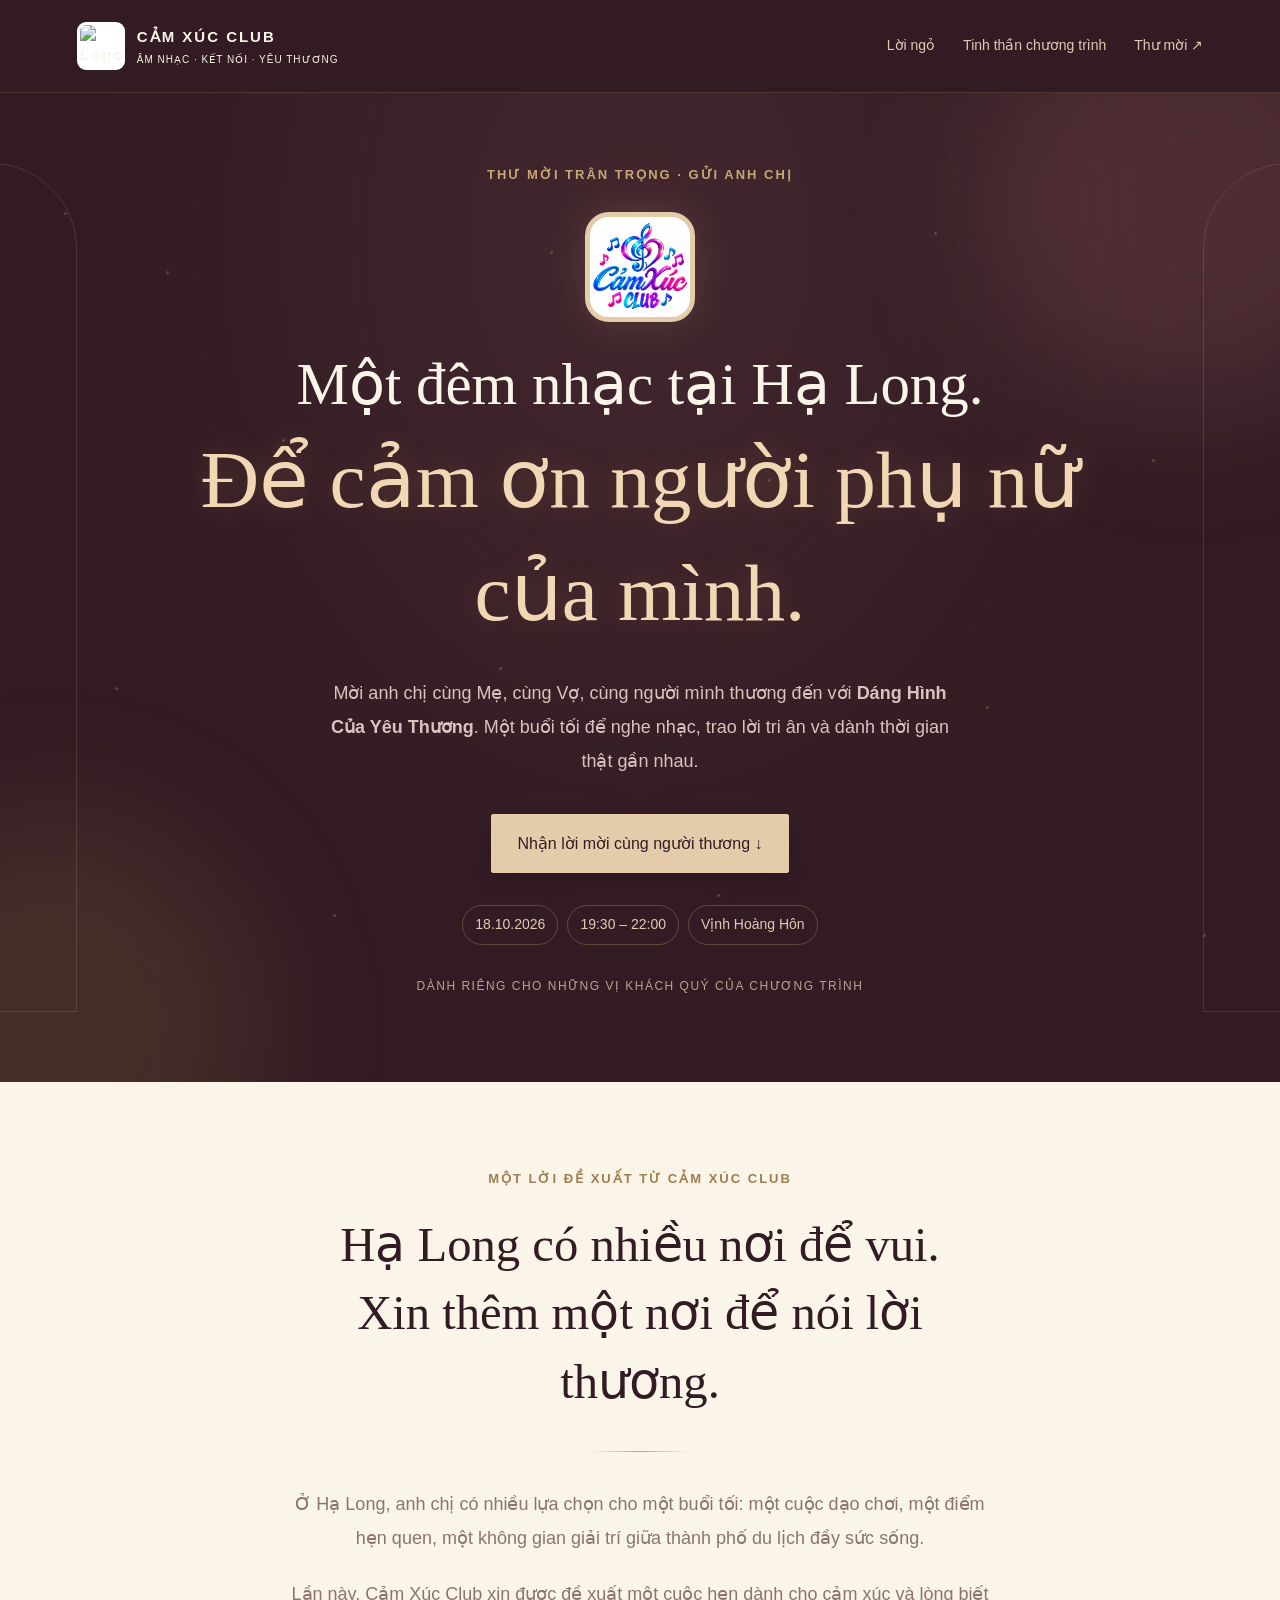
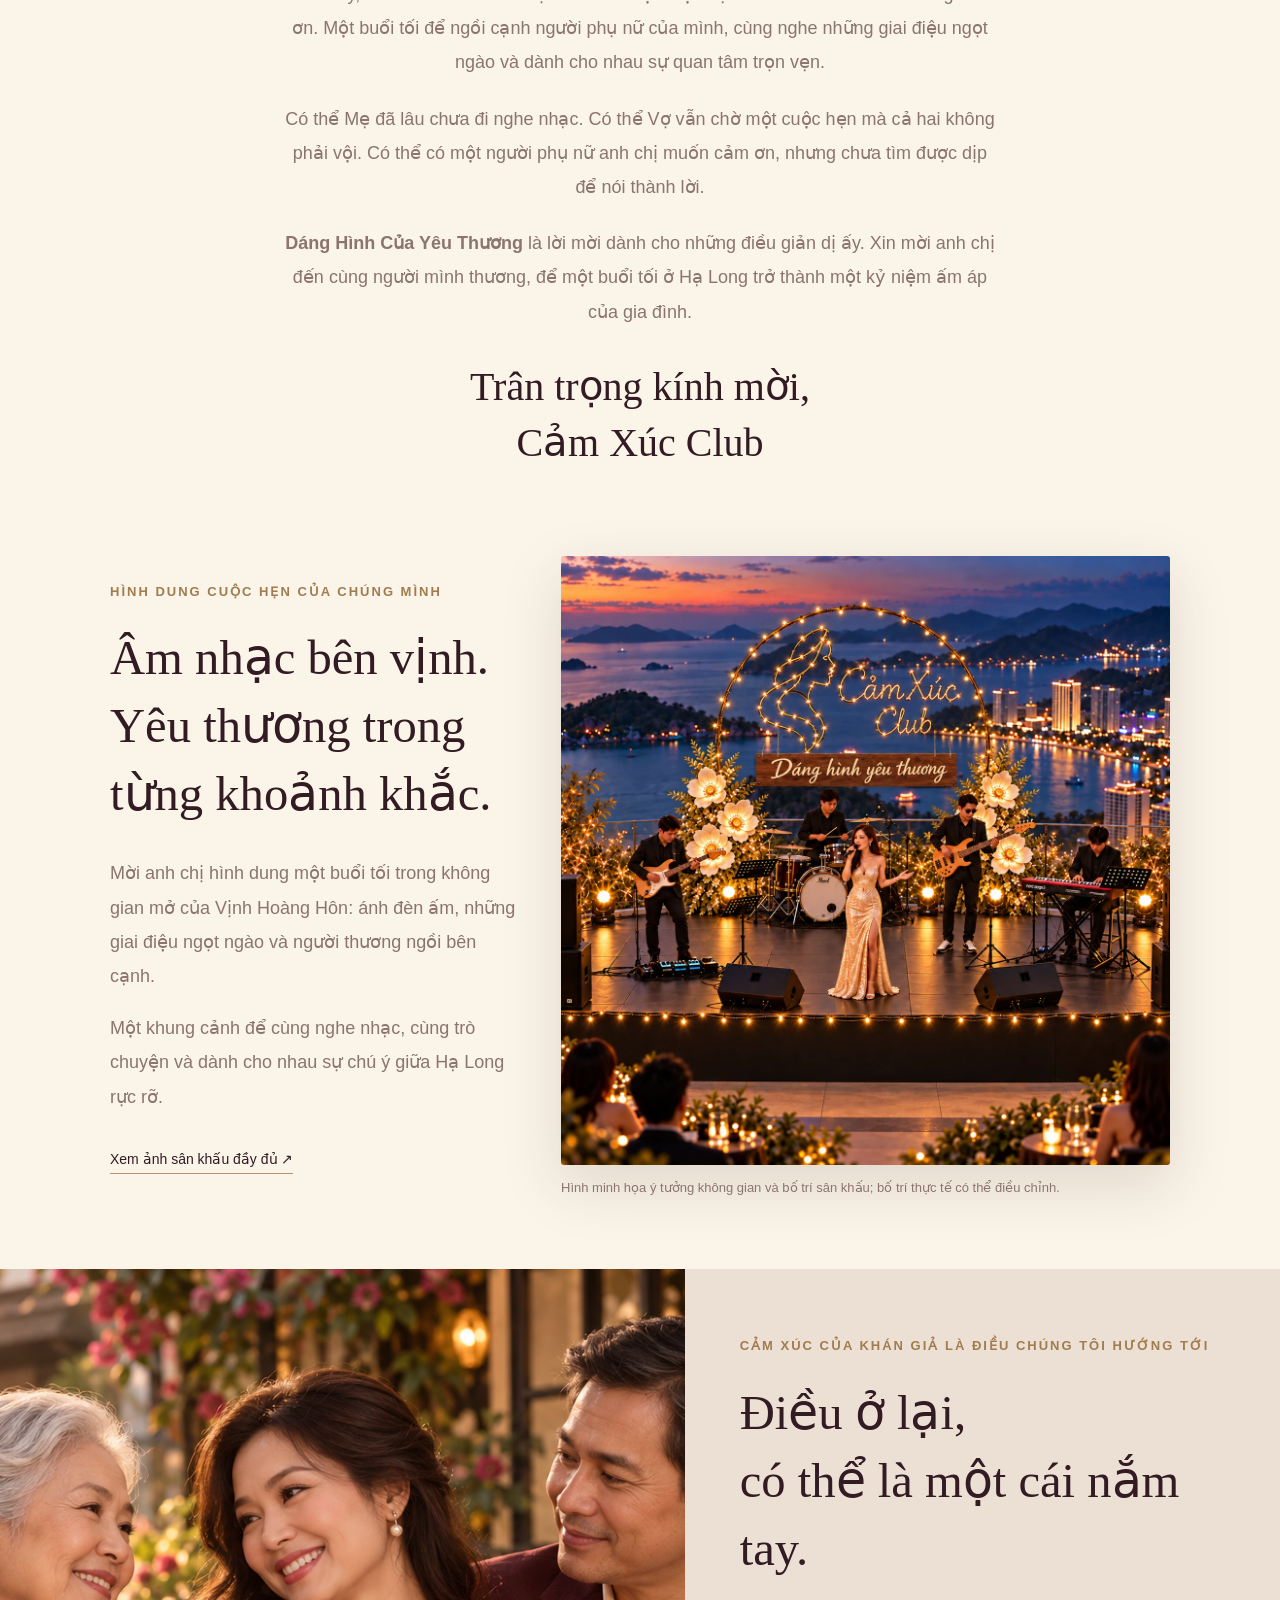
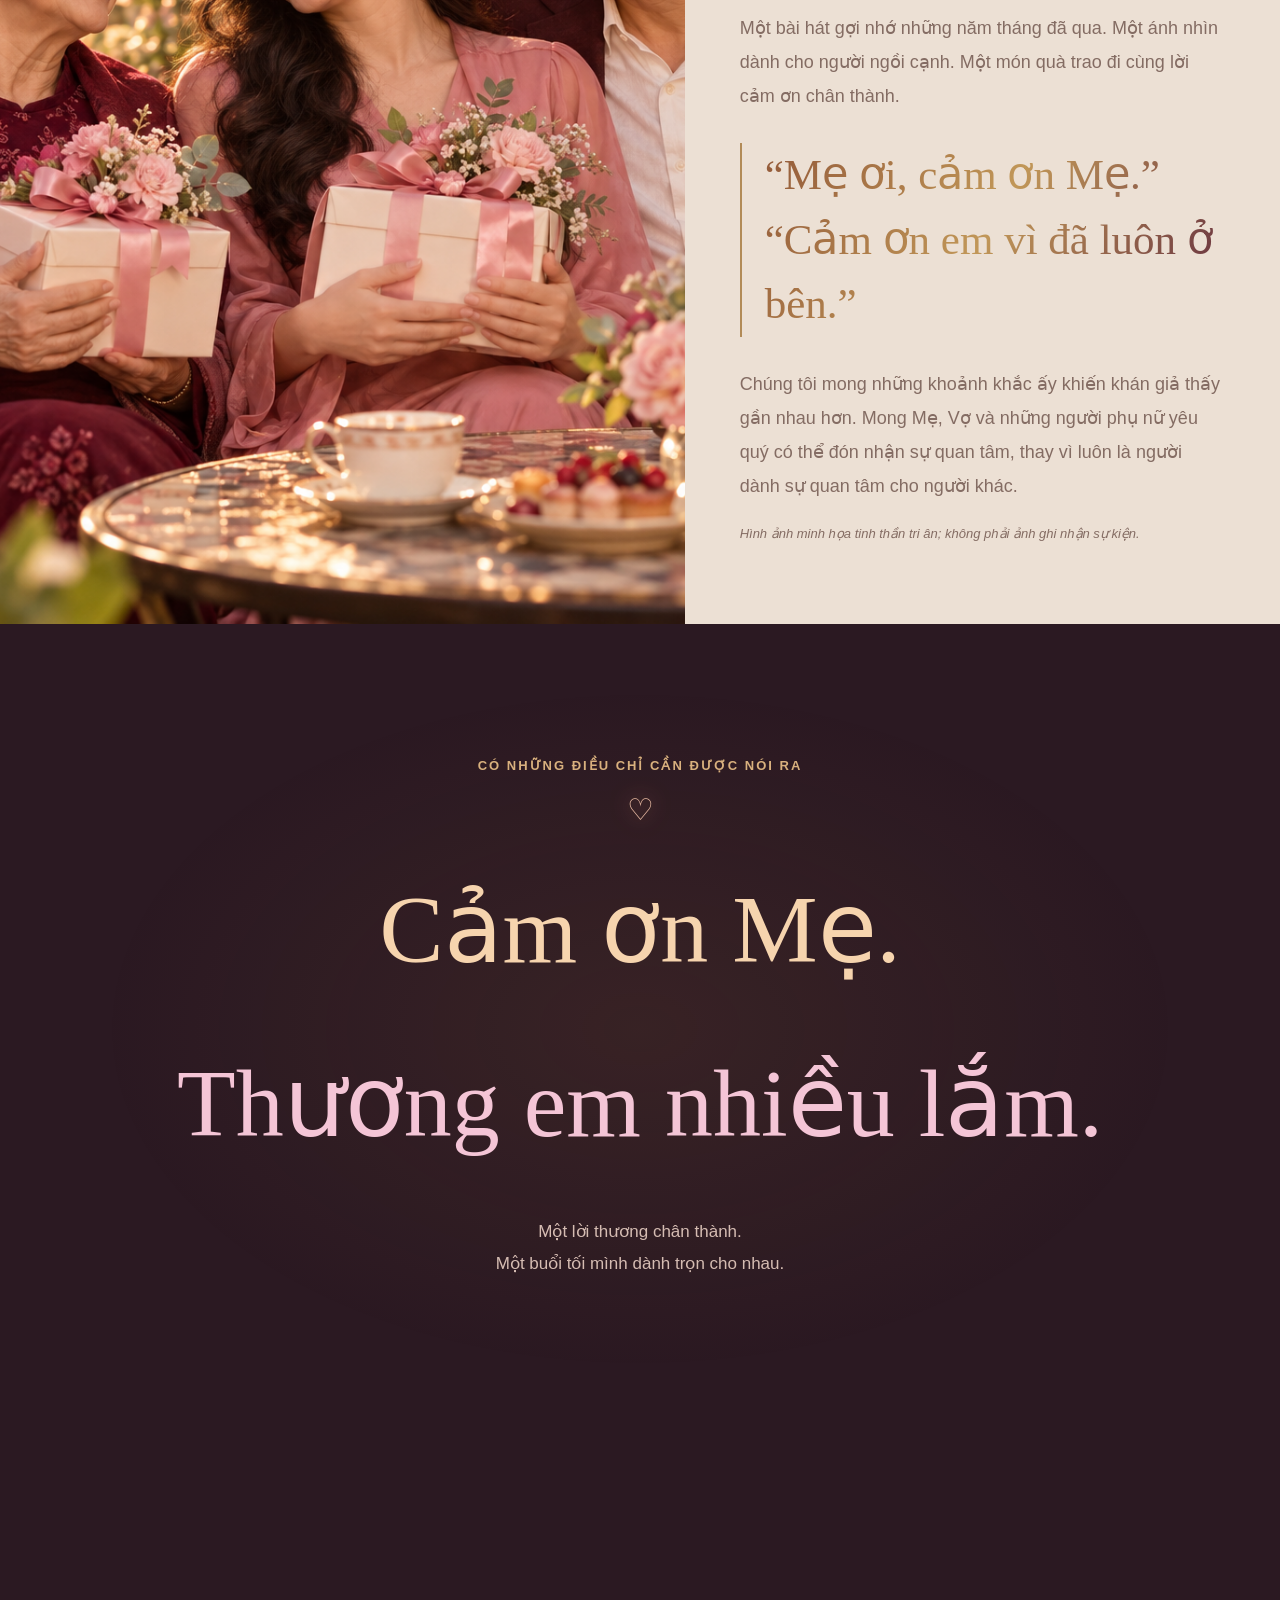
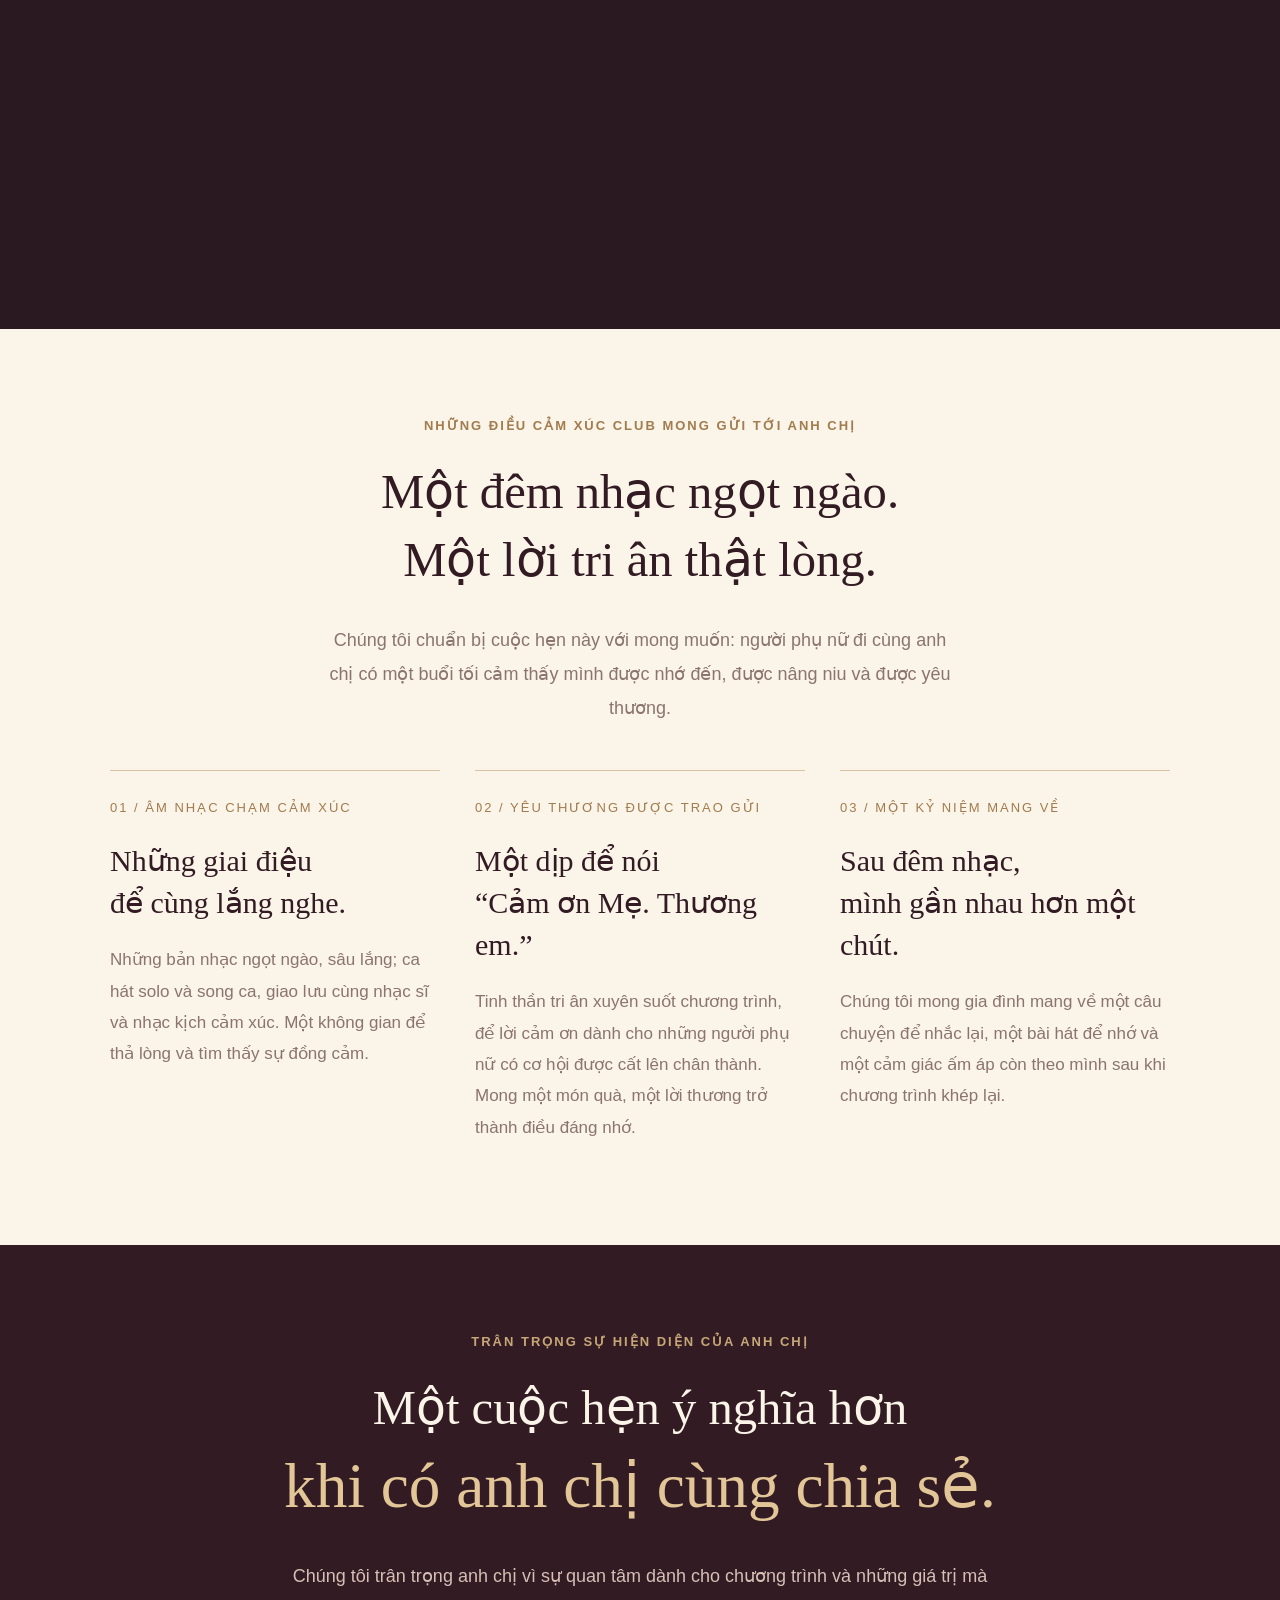
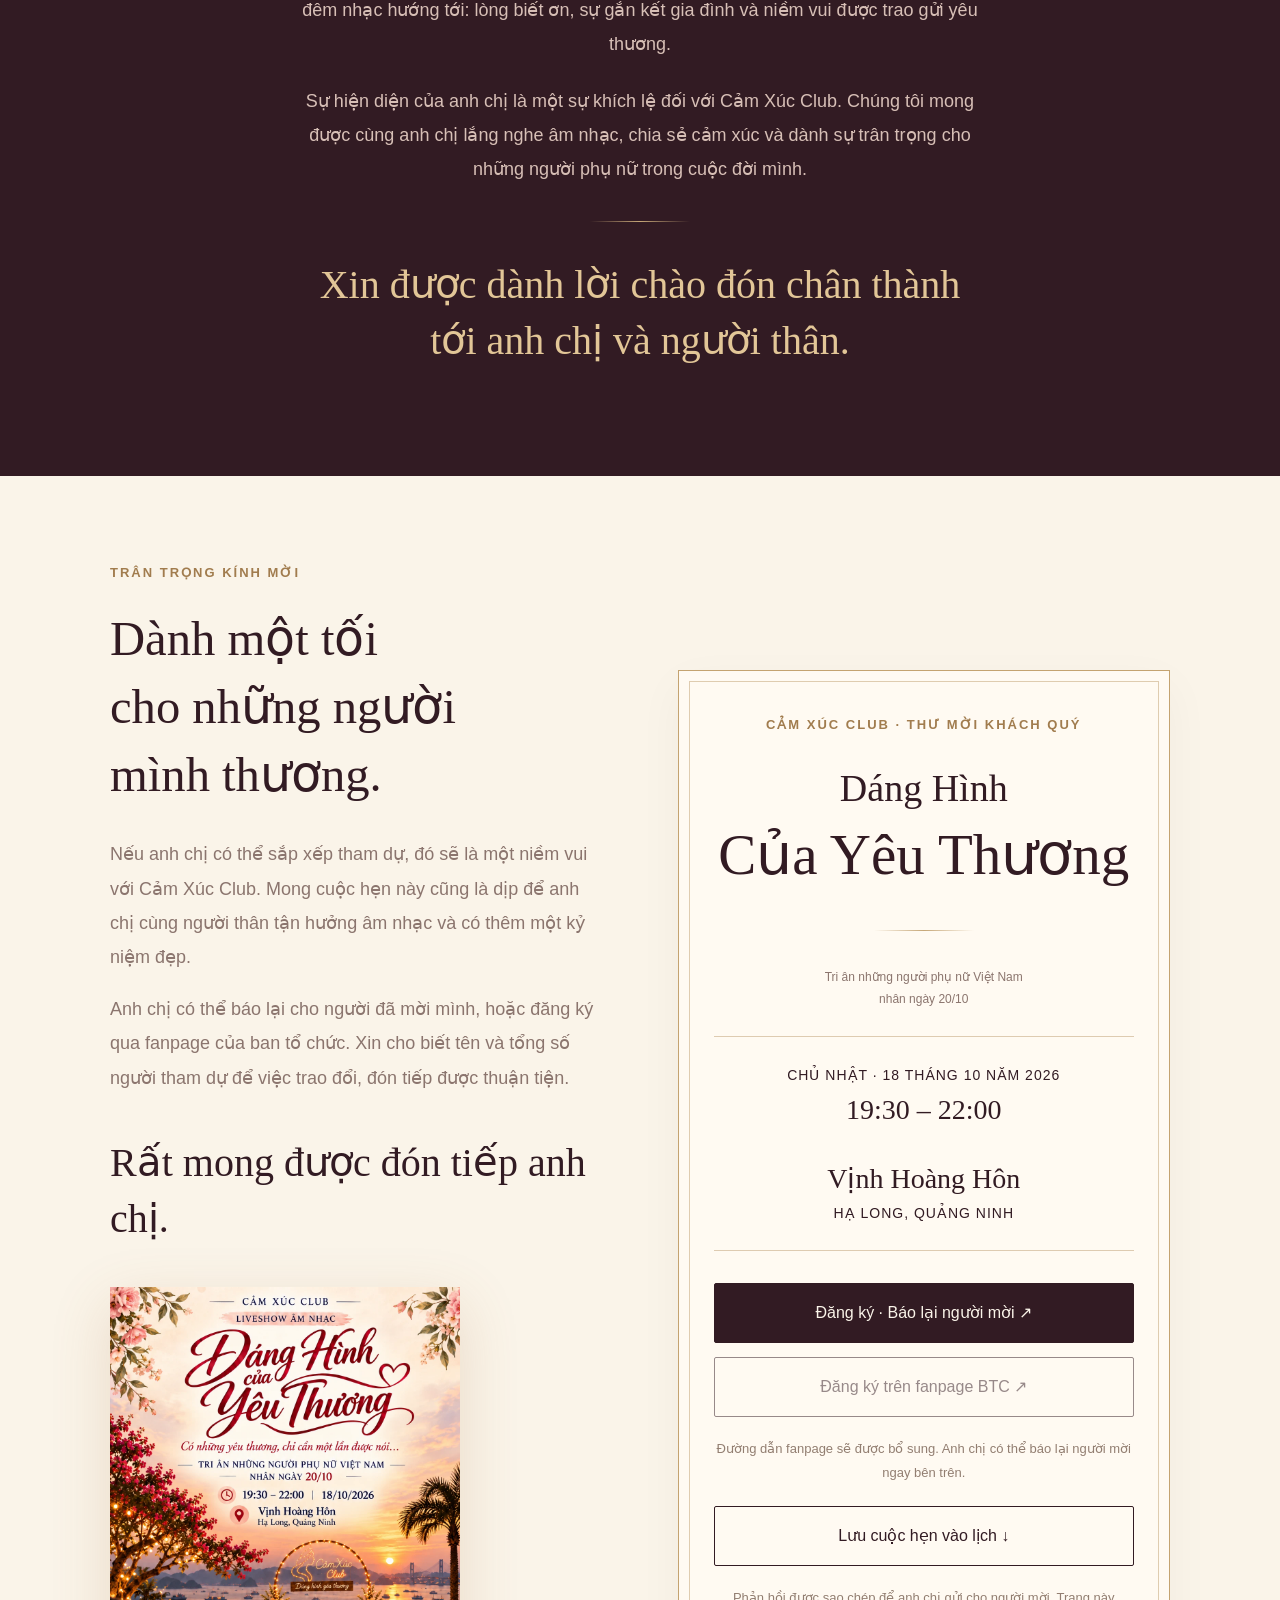
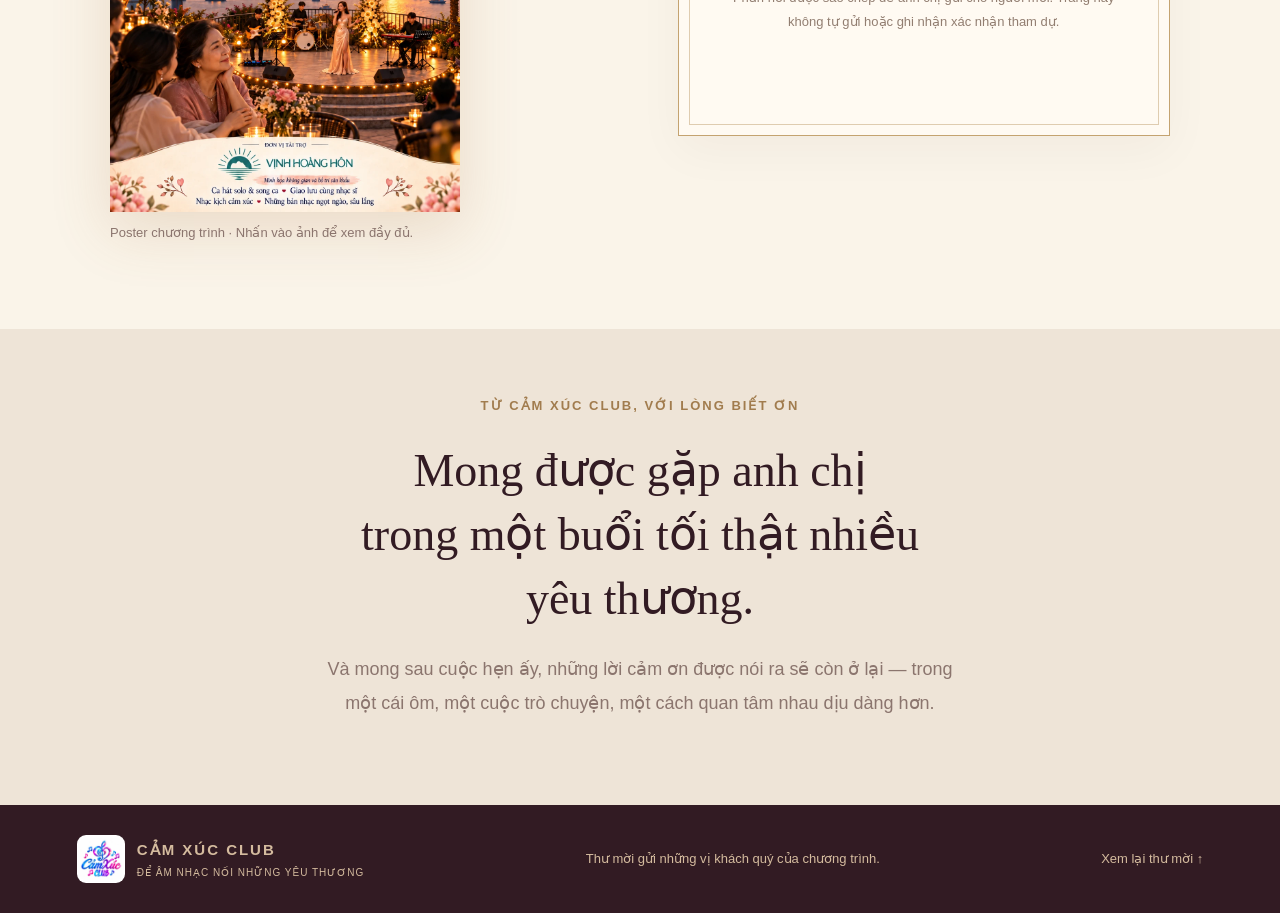
==== commit b7834a0d: "Update cxc2010_dang_hinh_cua_yeu_thuong.html.html" ====
--- a/cxc2010_dang_hinh_cua_yeu_thuong.html.html
+++ b/cxc2010_dang_hinh_cua_yeu_thuong.html.html
@@ -1,6 +1,6 @@
 <!DOCTYPE html>
 <!-- saved from url=(0051)https://cam-xuc-khach-quy.dearloach32.chatgpt.site/ -->
-<html lang="vi" class="motion-ready"><head><meta http-equiv="Content-Type" content="text/html; charset=UTF-8"><meta name="viewport" content="width=device-width,initial-scale=1"><link rel="stylesheet" href="./dang hinh 222_files/vietnam.css"><link rel="stylesheet" href="./dang hinh 222_files/soft.css"><link rel="icon" href="https://cam-xuc-khach-quy.dearloach32.chatgpt.site/assets/favicon.png"><meta name="theme-color" content="#321b23"><title>Thư mời khách quý — Dáng Hình Của Yêu Thương</title><meta name="description" content="Cảm Xúc Club trân trọng kính mời anh chị đến một đêm nhạc dành cho những người phụ nữ thương yêu. Một cuộc hẹn của âm nhạc, cảm xúc và lòng biết ơn."><style>
+<html lang="vi" class="motion-ready"><head><meta http-equiv="Content-Type" content="text/html; charset=UTF-8"><meta name="viewport" content="width=device-width,initial-scale=1"><link rel="stylesheet" href="vietnam.css"><link rel="stylesheet" href="soft.css"><link rel="icon" href="https://cam-xuc-khach-quy.dearloach32.chatgpt.site/assets/favicon.png"><meta name="theme-color" content="#321b23"><title>Thư mời khách quý — Dáng Hình Của Yêu Thương</title><meta name="description" content="Cảm Xúc Club trân trọng kính mời anh chị đến một đêm nhạc dành cho những người phụ nữ thương yêu. Một cuộc hẹn của âm nhạc, cảm xúc và lòng biết ơn."><style>
 :root{--wine:#321b23;--gold:#c6a778;--cream:#faf4e9;--muted:#8b756e}*{box-sizing:border-box}html{scroll-behavior:smooth;scroll-padding-top:30px}body{margin:0;color:var(--wine);background:var(--cream);font:15px/1.8 Arial,sans-serif}a{color:inherit;text-decoration:none}button{font:inherit;cursor:pointer}h1,h2,h3,.serif{font-family:Georgia,'Times New Roman',serif;font-weight:normal;line-height:1.15}header{padding:22px 6%;display:flex;align-items:center;justify-content:space-between;background:var(--wine);color:var(--cream);border-bottom:1px solid #c6a77830}.brand{font-size:13px;font-weight:bold;letter-spacing:3px}.brand small{display:block;font-size:8px;letter-spacing:2px;font-weight:normal}nav{display:flex;gap:28px;font-size:11px;color:#dfcbb5}.hero{background:var(--wine);color:var(--cream);text-align:center;padding:70px 25px 85px;position:relative;overflow:hidden}.hero:before,.hero:after{content:'';position:absolute;top:70px;bottom:70px;width:170px;border:1px solid #c6a77830;border-radius:180px 180px 0 0;pointer-events:none}.hero:before{left:-95px}.hero:after{right:-95px}.eyebrow{font-size:10px;letter-spacing:3px;text-transform:uppercase;color:#a17c4e;font-weight:bold}.hero .eyebrow{color:var(--gold)}.seal{border:1px solid #c6a77880;border-radius:50%;width:68px;height:68px;margin:25px auto;display:grid;place-items:center;color:var(--gold);font-family:Georgia,serif;font-style:italic;font-size:23px}.hero h1{font-size:clamp(43px,5.8vw,80px);margin:22px 0}.hero h1 em{color:#e2c697}.hero p{max-width:530px;margin:25px auto;color:#d8c4bd;font-size:14px}.btn{display:inline-flex;align-items:center;justify-content:center;gap:20px;padding:14px 25px;background:var(--wine);color:var(--cream);border:1px solid var(--wine);font-size:12px;border-radius:2px}.hero .btn{background:#e4ccaa;color:var(--wine);border-color:#e4ccaa;margin:10px}.hero .small{font-size:10px;letter-spacing:2px;color:#baa390;margin-top:30px}.wrap{max-width:1140px;margin:auto;padding:85px 40px}h2{font-size:clamp(34px,3.8vw,52px);margin:20px 0 28px}.letter{max-width:720px;margin:auto;text-align:center}.letter p{color:var(--muted);margin:22px 0}.rule{height:1px;background:linear-gradient(90deg,transparent,#c6a778,transparent);width:100px;margin:35px auto}.sign{font-style:italic;font-size:22px;margin-top:30px}.scene{display:grid;grid-template-columns:1.15fr 1fr;background:#ece0d4}.scene img{width:100%;height:100%;min-height:550px;object-fit:cover}.scene .copy{padding:65px 55px;align-self:center}.scene p{font-size:14px;color:#846c63}.quote{border-left:2px solid #b28b57;padding-left:23px;font-size:27px;line-height:1.4;margin:30px 0}.caption{font-size:10px!important;font-style:italic}.center{text-align:center}.intro{max-width:640px;margin:0 auto;color:var(--muted)}.columns{display:grid;grid-template-columns:repeat(3,1fr);gap:35px;margin-top:45px;text-align:left}.columns article{border-top:1px solid #d7c2a4;padding-top:25px}.columns h3{font-size:28px;margin:20px 0}.columns p{font-size:13px;color:var(--muted)}.n{font-size:10px;letter-spacing:2px;color:#a17c4e}.honour{background:var(--wine);color:var(--cream);text-align:center}.honour .eyebrow{color:var(--gold)}.honour p{max-width:710px;margin:22px auto;color:#d7bfb6}.honour h2 em{color:#e2c697}.invite{display:grid;grid-template-columns:1fr 1fr;gap:75px;align-items:center}.invite p{font-size:14px;color:var(--muted)}.ticket{padding:42px 35px;border:1px solid #c4a370;background:#fffaf2;outline:1px solid #dfccb0;outline-offset:-12px;text-align:center;box-shadow:0 15px 45px #321b230a}.ticket h3{font-size:38px;margin:25px 0}.ticket .details{border-top:1px solid #decbb1;border-bottom:1px solid #decbb1;padding:23px 0;margin:25px 0;font-size:13px}.ticket .details strong{font-size:21px;font-family:Georgia,serif;font-weight:normal}.ticket .details span{font-size:11px;letter-spacing:1px}.ticket .btn{width:100%;margin:7px 0}.ticket .secondary{background:transparent;color:var(--wine)}.note{font-size:10px!important;color:#927e71!important}.status{font-size:12px;min-height:22px;color:#9a6941}dialog{max-width:540px;width:calc(100% - 40px);border:1px solid #c4a370;background:var(--cream);padding:35px;color:var(--wine)}dialog::backdrop{background:#1a1015b8}dialog h3{font-size:30px}dialog p{font-size:14px;color:var(--muted)}dialog textarea{width:100%;min-height:135px;font:14px/1.7 Arial,sans-serif;background:white;border:1px solid #d7c2a4;padding:15px;color:var(--wine);resize:vertical}.close{float:right;background:transparent;border:0;font-size:23px;color:var(--wine)}.ending{text-align:center;background:#eee4d7;padding:65px 25px}.ending p{max-width:630px;margin:20px auto;color:var(--muted);font-size:14px}.ending .serif{font-size:30px;color:var(--wine)}footer{display:flex;justify-content:space-between;align-items:center;gap:25px;padding:30px 6%;font-size:10px;background:var(--wine);color:#d4bb9e}:focus-visible{outline:3px solid #c6a778;outline-offset:5px}@media(max-width:760px){header{padding:20px 6%}nav a:first-child{display:none}nav{font-size:10px;gap:14px}.brand{font-size:11px;letter-spacing:2px}.hero{padding:50px 23px 60px}.hero h1{font-size:49px}.hero p{font-size:13px}.wrap{padding:60px 25px}.scene{grid-template-columns:1fr}.scene img{min-height:0;height:330px}.scene .copy{padding:40px 25px}.columns{grid-template-columns:1fr;gap:22px}.columns h3{font-size:27px}.invite{grid-template-columns:1fr;gap:30px}.ticket{padding:35px 25px}.ticket h3{font-size:35px}.honour p{font-size:14px}footer{flex-direction:column;align-items:flex-start}.quote{font-size:24px}}@media(prefers-reduced-motion:reduce){html{scroll-behavior:auto}}
 input,select{font:14px Arial,sans-serif;width:100%;padding:12px;border:1px solid #d7c2a4;background:white;color:var(--wine);margin:6px 0 14px}.fields{display:grid;grid-template-columns:1fr 1fr;gap:15px}dialog label{font-size:12px;display:block}.btn:disabled{opacity:.5;cursor:default}.hero h1{font-size:clamp(40px,5vw,70px)}@media(max-width:600px){.fields{grid-template-columns:1fr;gap:0}.hero h1{font-size:43px}}
 .venue-visual{max-width:1140px;margin:0 auto 70px;padding:0 40px;display:grid;grid-template-columns:.8fr 1.2fr;gap:45px;align-items:center}.venue-visual p{font-size:14px;color:var(--muted)}.venue-visual figure{margin:0}.venue-visual img{display:block;width:100%;height:auto;border-radius:3px}.venue-visual figcaption{font-size:11px;line-height:1.6;color:var(--muted);margin-top:12px}.image-link{font-size:11px;display:inline-block;border-bottom:1px solid #b59465;margin-top:15px}.invite-poster{margin:30px 0 0;max-width:350px}.invite-poster img{width:100%;height:auto;display:block;box-shadow:0 15px 40px #321b2320}.invite-poster figcaption{font-size:10px;color:var(--muted);margin-top:10px}@media(max-width:760px){.venue-visual{grid-template-columns:1fr;padding:0 25px;margin-bottom:55px;gap:25px}.invite-poster{max-width:350px;margin:30px auto 0}}
@@ -18,15 +18,15 @@
 @media(max-width:760px){.hero h1{font-size:clamp(32px,8vw,42px);line-height:1.55}.hero h1 em{font-size:1.45em;line-height:1.55}.hero{padding-top:32px}.hero p{margin:18px auto}h2{font-size:34px;line-height:1.5}.columns h3{font-size:29px}.ticket h3{font-size:35px}.ticket h3 em{font-size:1.5em}.quote{font-size:39px}.ending .serif{font-size:42px}.honour .serif,.invite .serif{font-size:38px!important}.sign{font-size:38px}.emotion-story{height:130svh}.emotion-stage{height:82svh;min-height:460px}.emotion-line{font-size:clamp(54px,14vw,75px);margin:12px 0}.emotion-stage p{font-size:17px}.glow-orb{width:260px;height:260px}.letter p{margin:26px 0}.mobile-dock .btn{min-width:140px}.venue-visual{gap:30px}}
 @media(prefers-reduced-motion:reduce){.emotion-story{height:auto}.emotion-stage{position:relative;height:auto;min-height:440px}.emotion-line,.emotion-line.second,.emotion-stage p{opacity:1;transform:none}.glow-orb,.sparkles{display:none}}
 </style><style>.b200794__Lwjab.b200794__2-XQI{margin:8px 0;margin-bottom:16px}.b200794__3NJd2.b200794__2WalK .b200794__1zKHd{display:flex;flex-wrap:wrap;gap:8px}.b200794__3NJd2.b200794__2WalK .b200794__1zKHd .b200794__1ArvR{height:26px;padding:0px 10px;font-weight:600}.b200794__3NJd2.b200794__2WalK .b200794__2GnF3{font-size:10px;display:inline-flex;align-items:center;color:#bfbfbf;white-space:nowrap;cursor:pointer;text-decoration:underline}.b200794__3NJd2.b200794__2WalK .b200794__2GnF3 .b200794__2pmBU{width:16px;height:16px;background-size:contain;margin-left:5px;cursor:pointer}.b200794__3NJd2.b200794__2WalK .b200794__2GnF3:hover{color:#2f9cc3}.b200794__3NJd2.b200794__2WalK .b200794__3x_r1{width:16px;height:16px;background-position:center;background-repeat:no-repeat;background-size:contain}.b200794__2ByTX.b200794__2q_66{font-weight:500;font-size:12px;line-height:20px;display:flex;align-items:center;justify-content:center;height:36px;border:solid 1px #e0e1e2;border-radius:4px;cursor:pointer;user-select:none;padding:6px 16px;color:rgba(0,0,0,.6);background-color:#e0e1e2}.b200794__2ByTX.b200794__2q_66[data-ah-size=small]{height:28px}.b200794__2ByTX.b200794__2q_66 *{cursor:pointer;user-select:none}.b200794__2ByTX.b200794__2q_66[data-ah-btn-loading=true],.b200794__2ByTX.b200794__2q_66[data-ah-btn-disabled=true]{pointer-events:none}.b200794__2ByTX.b200794__2q_66[data-ah-btn-loading=true] *,.b200794__2ByTX.b200794__2q_66[data-ah-btn-disabled=true] *{pointer-events:none}.b200794__2ByTX.b200794__2q_66:not([data-ah-color=primary]):not([data-ah-color=secondary]){color:rgba(0,0,0,.8)}.b200794__2ByTX.b200794__2q_66:not([data-ah-color=primary]):not([data-ah-color=secondary]) [data-ah-spin-color]{border-color:#f3f3f3 #d6d6d6 #0076f1 !important}.b200794__2ByTX.b200794__2q_66:not([data-ah-color=primary]):not([data-ah-color=secondary]):hover{border-color:#cacbcd;background-color:#cacbcd}.b200794__2ByTX.b200794__2q_66:not([data-ah-color=primary]):not([data-ah-color=secondary]):active{border-color:#babbbc;background-color:#babbbc}.b200794__2ByTX.b200794__2q_66[data-ah-color=primary]{border:solid 1px #db2828;color:#db2828;background-color:rgba(0,0,0,0)}.b200794__2ByTX.b200794__2q_66[data-ah-color=primary] [data-ah-spin-color=primary]{border-color:#f3f3f3 #f94f4f #db2828 !important}.b200794__2ByTX.b200794__2q_66[data-ah-color=primary] svg path{fill:#db2828}.b200794__2ByTX.b200794__2q_66[data-ah-color=primary]:hover{border-color:#d01919;color:#d01919}.b200794__2ByTX.b200794__2q_66[data-ah-color=primary]:hover svg path{fill:#d01919}.b200794__2ByTX.b200794__2q_66[data-ah-color=primary]:active{border-color:#b21e1e;color:#b21e1e}.b200794__2ByTX.b200794__2q_66[data-ah-color=primary]:active svg path{fill:#b21e1e}.b200794__2q_66[data-ah-color=primary][data-ah-variant=contained]{border:solid 1px #db2828;background-color:#db2828;color:#fff}.b200794__2q_66[data-ah-color=primary][data-ah-variant=contained] svg path{fill:#fff}.b200794__2q_66[data-ah-color=primary][data-ah-variant=contained]:hover{border-color:#d01919;background-color:#d01919;color:#fff}.b200794__2q_66[data-ah-color=primary][data-ah-variant=contained]:hover svg path{fill:#fff}.b200794__2q_66[data-ah-color=primary][data-ah-variant=contained]:active{border-color:#b21e1e;background-color:#b21e1e;color:#fff}.b200794__2q_66[data-ah-color=primary][data-ah-variant=contained]:active svg path{fill:#fff}.b200794__2ByTX.b200794__2q_66[data-ah-color=secondary]{border:solid 1px #2c65f1;color:#2c65f1;background-color:rgba(0,0,0,0)}.b200794__2ByTX.b200794__2q_66[data-ah-color=secondary] svg path{fill:#2c65f1}.b200794__2ByTX.b200794__2q_66[data-ah-color=secondary]:hover{border-color:#2154d2;color:#2154d2}.b200794__2ByTX.b200794__2q_66[data-ah-color=secondary]:hover svg path{fill:#2154d2}.b200794__2ByTX.b200794__2q_66[data-ah-color=secondary]:active{border-color:#1d4bbd;color:#1d4bbd}.b200794__2ByTX.b200794__2q_66[data-ah-color=secondary]:active svg path{fill:#1d4bbd}.b200794__2ByTX.b200794__2q_66[data-ah-color=secondary][data-ah-variant=contained]{border:solid 1px #2c65f1;background-color:#2c65f1;color:#fff}.b200794__2ByTX.b200794__2q_66[data-ah-color=secondary][data-ah-variant=contained] svg path{fill:#fff}.b200794__2ByTX.b200794__2q_66[data-ah-color=secondary][data-ah-variant=contained]:hover{border-color:#2154d2;background-color:#2154d2;color:#fff}.b200794__2ByTX.b200794__2q_66[data-ah-color=secondary][data-ah-variant=contained]:hover svg path{fill:#fff}.b200794__2ByTX.b200794__2q_66[data-ah-color=secondary][data-ah-variant=contained]:active{border-color:#1d4bbd;background-color:#1d4bbd;color:#fff}.b200794__2ByTX.b200794__2q_66[data-ah-color=secondary][data-ah-variant=contained]:active svg path{fill:#fff}.b200794__2ByTX.b200794__2q_66[data-ah-color=success]{border:solid 1px #1fbb60;color:#1fbb60;background-color:rgba(0,0,0,0)}.b200794__2ByTX.b200794__2q_66[data-ah-color=success] svg path{fill:#1fbb60}.b200794__2ByTX.b200794__2q_66[data-ah-color=success]:hover{border-color:#1aaf58;color:#1aaf58}.b200794__2ByTX.b200794__2q_66[data-ah-color=success]:hover svg path{fill:#1aaf58}.b200794__2ByTX.b200794__2q_66[data-ah-color=success]:active{border-color:#159e4e;color:#159e4e}.b200794__2ByTX.b200794__2q_66[data-ah-color=success]:active svg path{fill:#159e4e}.b200794__2ByTX.b200794__2q_66[data-ah-color=success][data-ah-variant=contained]{border:solid 1px #1fbb60;background-color:#1fbb60;color:#fff}.b200794__2ByTX.b200794__2q_66[data-ah-color=success][data-ah-variant=contained] svg path{fill:#fff}.b200794__2ByTX.b200794__2q_66[data-ah-color=success][data-ah-variant=contained]:hover{border-color:#1aaf58;background-color:#1aaf58;color:#fff}.b200794__2ByTX.b200794__2q_66[data-ah-color=success][data-ah-variant=contained]:hover svg path{fill:#fff}.b200794__2ByTX.b200794__2q_66[data-ah-color=success][data-ah-variant=contained]:active{border-color:#159e4e;background-color:#159e4e;color:#fff}.b200794__2ByTX.b200794__2q_66[data-ah-color=success][data-ah-variant=contained]:active svg path{fill:#fff}.b200794__2ByTX.b200794__2q_66[data-ah-color=warning][data-ah-variant=contained]{border:solid 1px #fdcc0d;background-color:#fdcc0d;color:#7d6506}.b200794__2ByTX.b200794__2q_66[data-ah-color=warning][data-ah-variant=contained] svg path{fill:#7d6506}.b200794__2ByTX.b200794__2q_66[data-ah-color=warning][data-ah-variant=contained]:hover{border-color:#ffd100;background-color:#ffd100;color:#7d6506}.b200794__2ByTX.b200794__2q_66[data-ah-color=warning][data-ah-variant=contained]:hover svg path{fill:#7d6506}.b200794__2ByTX.b200794__2q_66[data-ah-color=warning][data-ah-variant=contained]:active{border-color:#ecbe0b;background-color:#ecbe0b;color:#7d6506}.b200794__2ByTX.b200794__2q_66[data-ah-color=warning][data-ah-variant=contained]:active svg path{fill:#7d6506}.b200794__33Q8c{display:inline-flex !important}.b200794__33Q8c .b200794__2WZ5J{display:inline-flex;border-radius:50%;width:12px;height:12px;-webkit-animation:b200794__1FlgJ .8s linear infinite;animation:b200794__1FlgJ .8s linear infinite}@-webkit-keyframes b200794__1FlgJ{0%{-webkit-transform:rotate(0deg)}100%{-webkit-transform:rotate(360deg)}}@keyframes b200794__1FlgJ{0%{transform:rotate(0deg)}100%{transform:rotate(360deg)}}.b200794__3cyGA.b200794__1XnLK{display:inline-flex;align-items:center;justify-content:center}.b200794__3cyGA.b200794__1XnLK .b200794__3jDW-{font-size:10px;display:inline-flex;align-items:center;color:#bfbfbf;white-space:nowrap;cursor:pointer;text-decoration:underline}.b200794__3cyGA.b200794__1XnLK .b200794__3jDW- .b200794__2hWkC{width:16px;height:16px;background-size:contain;margin-left:5px;cursor:pointer}.b200794__3cyGA.b200794__1XnLK .b200794__3jDW-:hover{color:#2f9cc3}.b200794__31ZbF.b200794__38geD{align-items:center;display:flex}.b200794__31ZbF.b200794__38geD .b200794__2Zkk1{width:20px;height:20px;cursor:pointer;user-select:none;background-position:center;background-size:contain}.b200794__2CIyB{overflow:hidden !important}.b200794__3zwmj.b200794__ZFemA{position:fixed;top:0;left:0;width:100%;height:100%;background-color:rgba(0,0,0,.7607843137);z-index:9999999;overflow-y:auto;align-items:center;justify-content:center;display:flex}.b200794__3zwmj.b200794__ZFemA *{font-size:13px}.b200794__3zwmj.b200794__ZFemA .b200794__mXV07{max-width:1000px;margin:30px auto;margin-top:60px;padding:24px;background-color:#fff;border-radius:4px;min-height:500px;box-shadow:0px 0px 15px rgba(0,0,0,.4196078431);position:relative}.b200794__3zwmj.b200794__ZFemA .b200794__291z-{display:flex;gap:6px}.b200794__3zwmj.b200794__ZFemA .b200794__291z- .b200794__1LTYq{width:100%}.b200794__3zwmj.b200794__ZFemA .b200794__356f5{height:100%;background-position:center center;background-repeat:no-repeat;background-size:contain}.b200794__3zwmj.b200794__ZFemA .b200794__2PEbI{font-size:18px;font-weight:700;margin-bottom:24px;display:flex;align-items:center;justify-content:space-between;padding-right:32px;white-space:nowrap;gap:12px}.b200794__3zwmj.b200794__ZFemA .b200794__7rycn{display:flex;align-items:center;gap:16px}.b200794__3zwmj.b200794__ZFemA .b200794__193Qq{margin-top:24px}.b200794__3zwmj.b200794__ZFemA .b200794__2JgjE{font-size:15px;font-weight:600;margin-bottom:16px}.b200794__3zwmj.b200794__ZFemA .b200794__3yVkD{display:flex;align-items:center;gap:8px}.b200794__3zwmj.b200794__ZFemA .b200794__3yVkD input{height:30px;border:solid 1px #ccc;border-radius:0px;width:85px;padding:0 10px}.b200794__3zwmj.b200794__ZFemA .b200794__1Nva6{display:flex;gap:20px;margin-top:40px}.b200794__3zwmj.b200794__ZFemA .b200794__1s9kh{display:grid;grid-template-columns:1fr 1fr}.b200794__3zwmj.b200794__ZFemA .b200794__3EzNY{padding-left:30px;margin-bottom:16px}.b200794__3zwmj.b200794__ZFemA .b200794__3EzNY .b200794__6wLjm{width:20px;height:20px;background-position:center;background-size:contain}.b200794__3zwmj.b200794__ZFemA .b200794__3EzNY input{display:none}.b200794__3zwmj.b200794__ZFemA .b200794__3EzNY .b200794__1IX9o{width:20px;height:20px;background-position:center;background-size:contain}.b200794__3zwmj.b200794__ZFemA .b200794__3EzNY .b200794__360ui{display:inline-flex;align-items:center;justify-content:center;gap:8px}.b200794__3zwmj.b200794__ZFemA .b200794__3EzNY .b200794__360ui .b200794__1Ej2e{max-width:100px;overflow:hidden;white-space:nowrap}.b200794__3zwmj.b200794__ZFemA .b200794__3EzNY label{height:30px;border:solid 1px #ccc;border-radius:30px;padding:0 40px;user-select:none;cursor:pointer;display:inline-flex;align-items:center;justify-content:center}.b200794__3zwmj.b200794__ZFemA .b200794__3EzNY label *{user-select:none;cursor:pointer}.b200794__3zwmj.b200794__ZFemA .b200794__3EzNY label:hover{background-color:#e0e1e2}.b200794__3zwmj.b200794__ZFemA .b200794__3EzNY label:active{background-color:#babbbc}.b200794__3zwmj.b200794__ZFemA .b200794__1oACy{padding-right:32px;margin-left:30px}.b200794__3zwmj.b200794__ZFemA .b200794__1oACy .b200794__1d389{width:30px;height:30px;border:solid 1px #ccc;padding:0px 2px}.b200794__3zwmj.b200794__ZFemA .b200794__1oACy input{height:30px;border:solid 1px #ccc;border-radius:0px;padding:0 10px}.b200794__3zwmj.b200794__ZFemA .b200794__2-YyH{position:absolute;content:"";right:0;top:-25px;width:25px;height:25px;display:flex;align-items:center;justify-content:center;font-size:35px;cursor:pointer;user-select:none;padding-bottom:12px;color:#afafaf}.b200794__3zwmj.b200794__ZFemA .b200794__2-YyH:hover{color:#ccc}.b200794__3zwmj.b200794__ZFemA .b200794__2-YyH:active{color:#fff}.b200794__3zwmj.b200794__ZFemA .b200794__2xXhA{height:30px;border:solid 1px #ccc;border-radius:0px;padding:0 10px;display:flex;align-items:center;justify-content:center;text-transform:capitalize}.b200794__3zwmj.b200794__ZFemA .b200794__29iVg{position:relative;display:inline-block;width:44px;height:24px;user-select:none}.b200794__3zwmj.b200794__ZFemA .b200794__29iVg *{user-select:none}.b200794__3zwmj.b200794__ZFemA .b200794__29iVg input{opacity:0;width:0;height:0}.b200794__3zwmj.b200794__ZFemA .b200794__3gAsc{position:absolute;cursor:pointer;top:0;left:0;right:0;bottom:0;background-color:#ccc;-webkit-transition:.4s;transition:.4s;border-radius:30px}.b200794__3zwmj.b200794__ZFemA .b200794__3gAsc:before{position:absolute;content:"";height:18px;width:18px;left:3px;top:50%;transform:translate(0px, -50%);background-color:#fff;-webkit-transition:.4s;transition:.4s;border-radius:50%}.b200794__3zwmj.b200794__ZFemA input:checked+.b200794__3gAsc{background-color:#2c65f1}.b200794__3zwmj.b200794__ZFemA input:focus+.b200794__3gAsc{box-shadow:0 0 1px #2c65f1}.b200794__3zwmj.b200794__ZFemA input:checked+.b200794__3gAsc:before{transform:translate(20px, -50%)}.b200794__3zwmj.b200794__ZFemA .b200794__36PYJ{display:inline-flex;align-items:center;position:relative;padding-left:30px;margin-bottom:12px;cursor:pointer;-webkit-user-select:none;-moz-user-select:none;-ms-user-select:none;user-select:none}.b200794__3zwmj.b200794__ZFemA .b200794__36PYJ input{position:absolute;opacity:0;cursor:pointer}.b200794__3zwmj.b200794__ZFemA .b200794__3te9V{position:absolute;top:50%;left:0;transform:translateY(-50%);height:18px;width:18px;background-color:#eee;border-radius:50%}.b200794__3zwmj.b200794__ZFemA .b200794__36PYJ:hover input~.b200794__3te9V{background-color:#ccc}.b200794__3zwmj.b200794__ZFemA .b200794__36PYJ input:checked~.b200794__3te9V{background-color:#2c65f1}.b200794__3zwmj.b200794__ZFemA .b200794__3te9V:after{content:"";position:absolute;display:none}.b200794__3zwmj.b200794__ZFemA .b200794__36PYJ input:checked~.b200794__3te9V:after{display:block}.b200794__3zwmj.b200794__ZFemA .b200794__36PYJ .b200794__3te9V:after{top:50%;left:50%;width:8px;transform:translate(-50%, -50%);height:8px;border-radius:50%;background:#fff}.b200794__1ammv.b200794__10Fwt .b200794__3jLxj{height:26px;padding:0px 10px;font-weight:600}.b200794__1ammv.b200794__10Fwt .b200794__3-vnu{width:16px;height:16px;background-position:center;background-repeat:no-repeat;background-size:contain}</style></head><body style=""><div class="scroll-progress" aria-hidden="true" style="transform: scaleX(0.0507743);"></div><header><a class="brand" href="https://cam-xuc-khach-quy.dearloach32.chatgpt.site/#"><img class="brand-logo" src="./dang hinh 222_files/club-logo.webp" width="48" height="48" alt="Logo Cảm Xúc Club"><span>CẢM XÚC CLUB<small>ÂM NHẠC · KẾT NỐI · YÊU THƯƠNG</small></span></a><nav><a href="https://cam-xuc-khach-quy.dearloach32.chatgpt.site/#tam-thu">Lời ngỏ</a><a href="https://cam-xuc-khach-quy.dearloach32.chatgpt.site/#cam-xuc">Tinh thần chương trình</a><a href="https://cam-xuc-khach-quy.dearloach32.chatgpt.site/#thu-moi">Thư mời ↗</a></nav></header>
-<main><section class="hero"><div class="glow-orb" aria-hidden="true"></div><div class="glow-orb second" aria-hidden="true"></div><div class="sparkles" aria-hidden="true"><i style="--x:5%;--y:12%;--t:3s;--d:-0s"></i><i style="--x:22%;--y:35%;--t:4s;--d:-1s"></i><i style="--x:39%;--y:58%;--t:5s;--d:-2s"></i><i style="--x:56%;--y:81%;--t:6s;--d:-3s"></i><i style="--x:73%;--y:14%;--t:3s;--d:-4s"></i><i style="--x:90%;--y:37%;--t:4s;--d:-5s"></i><i style="--x:9%;--y:60%;--t:5s;--d:-0s"></i><i style="--x:26%;--y:83%;--t:6s;--d:-1s"></i><i style="--x:43%;--y:16%;--t:3s;--d:-2s"></i><i style="--x:60%;--y:39%;--t:4s;--d:-3s"></i><i style="--x:77%;--y:62%;--t:5s;--d:-4s"></i><i style="--x:94%;--y:85%;--t:6s;--d:-5s"></i><i style="--x:13%;--y:18%;--t:3s;--d:-0s"></i><i style="--x:30%;--y:41%;--t:4s;--d:-1s"></i></div><div class="eyebrow">Thư mời trân trọng · Gửi anh chị</div><div class="seal logo-seal"><img src="./dang hinh 222_files/club-logo.webp" width="100" height="100" alt="Cảm Xúc Club"></div><h1>Một đêm nhạc tại Hạ Long.<br><em>Để cảm ơn người phụ nữ<br>của mình.</em></h1><p>Mời anh chị cùng Mẹ, cùng Vợ, cùng người mình thương đến với <strong>Dáng Hình Của Yêu Thương</strong>. Một buổi tối để nghe nhạc, trao lời tri ân và dành thời gian thật gần nhau.</p><a class="btn" href="https://cam-xuc-khach-quy.dearloach32.chatgpt.site/#thu-moi">Nhận lời mời cùng người thương ↓</a><div class="event-pills"><span>18.10.2026</span><span>19:30 – 22:00</span><span>Vịnh Hoàng Hôn</span></div><div class="small">DÀNH RIÊNG CHO NHỮNG VỊ KHÁCH QUÝ CỦA CHƯƠNG TRÌNH</div></section>
+<main><section class="hero"><div class="glow-orb" aria-hidden="true"></div><div class="glow-orb second" aria-hidden="true"></div><div class="sparkles" aria-hidden="true"><i style="--x:5%;--y:12%;--t:3s;--d:-0s"></i><i style="--x:22%;--y:35%;--t:4s;--d:-1s"></i><i style="--x:39%;--y:58%;--t:5s;--d:-2s"></i><i style="--x:56%;--y:81%;--t:6s;--d:-3s"></i><i style="--x:73%;--y:14%;--t:3s;--d:-4s"></i><i style="--x:90%;--y:37%;--t:4s;--d:-5s"></i><i style="--x:9%;--y:60%;--t:5s;--d:-0s"></i><i style="--x:26%;--y:83%;--t:6s;--d:-1s"></i><i style="--x:43%;--y:16%;--t:3s;--d:-2s"></i><i style="--x:60%;--y:39%;--t:4s;--d:-3s"></i><i style="--x:77%;--y:62%;--t:5s;--d:-4s"></i><i style="--x:94%;--y:85%;--t:6s;--d:-5s"></i><i style="--x:13%;--y:18%;--t:3s;--d:-0s"></i><i style="--x:30%;--y:41%;--t:4s;--d:-1s"></i></div><div class="eyebrow">Thư mời trân trọng · Gửi anh chị</div><div class="seal logo-seal"><img src="club-logo.webp" width="100" height="100" alt="Cảm Xúc Club"></div><h1>Một đêm nhạc tại Hạ Long.<br><em>Để cảm ơn người phụ nữ<br>của mình.</em></h1><p>Mời anh chị cùng Mẹ, cùng Vợ, cùng người mình thương đến với <strong>Dáng Hình Của Yêu Thương</strong>. Một buổi tối để nghe nhạc, trao lời tri ân và dành thời gian thật gần nhau.</p><a class="btn" href="https://cam-xuc-khach-quy.dearloach32.chatgpt.site/#thu-moi">Nhận lời mời cùng người thương ↓</a><div class="event-pills"><span>18.10.2026</span><span>19:30 – 22:00</span><span>Vịnh Hoàng Hôn</span></div><div class="small">DÀNH RIÊNG CHO NHỮNG VỊ KHÁCH QUÝ CỦA CHƯƠNG TRÌNH</div></section>
 <section class="wrap" id="tam-thu"><div class="letter reveal"><div class="eyebrow">Một lời đề xuất từ Cảm Xúc Club</div><h2>Hạ Long có nhiều nơi để vui.<br>Xin thêm một nơi để nói lời thương.</h2><div class="rule"></div><p class="reveal">Ở Hạ Long, anh chị có nhiều lựa chọn cho một buổi tối: một cuộc dạo chơi, một điểm hẹn quen, một không gian giải trí giữa thành phố du lịch đầy sức sống.</p><p class="reveal">Lần này, Cảm Xúc Club xin được đề xuất một cuộc hẹn dành cho cảm xúc và lòng biết ơn. Một buổi tối để ngồi cạnh người phụ nữ của mình, cùng nghe những giai điệu ngọt ngào và dành cho nhau sự quan tâm trọn vẹn.</p><p class="reveal">Có thể Mẹ đã lâu chưa đi nghe nhạc. Có thể Vợ vẫn chờ một cuộc hẹn mà cả hai không phải vội. Có thể có một người phụ nữ anh chị muốn cảm ơn, nhưng chưa tìm được dịp để nói thành lời.</p><p class="reveal"><strong>Dáng Hình Của Yêu Thương</strong> là lời mời dành cho những điều giản dị ấy. Xin mời anh chị đến cùng người mình thương, để một buổi tối ở Hạ Long trở thành một kỷ niệm ấm áp của gia đình.</p><div class="sign serif">Trân trọng kính mời,<br>Cảm Xúc Club</div></div></section>
-<section class="venue-visual reveal" id="khong-gian"><div><div class="eyebrow">Hình dung cuộc hẹn của chúng mình</div><h2>Âm nhạc bên vịnh.<br>Yêu thương trong từng khoảnh khắc.</h2><p>Mời anh chị hình dung một buổi tối trong không gian mở của Vịnh Hoàng Hôn: ánh đèn ấm, những giai điệu ngọt ngào và người thương ngồi bên cạnh.</p><p>Một khung cảnh để cùng nghe nhạc, cùng trò chuyện và dành cho nhau sự chú ý giữa Hạ Long rực rỡ.</p><a class="image-link" href="https://cam-xuc-khach-quy.dearloach32.chatgpt.site/assets/stage-seaside.png" target="_blank" rel="noopener">Xem ảnh sân khấu đầy đủ ↗</a></div><figure><a href="https://cam-xuc-khach-quy.dearloach32.chatgpt.site/assets/stage-seaside.png" target="_blank" rel="noopener" aria-label="Xem ảnh minh họa sân khấu bên vịnh đầy đủ"><img src="./dang hinh 222_files/stage-seaside.webp" width="1254" height="1254" alt="Minh họa sân khấu Cảm Xúc Club với ban nhạc, vòm đèn và bảng gỗ Dáng hình yêu thương, phía sau là vịnh Hạ Long lúc hoàng hôn" loading="lazy"></a><figcaption>Hình minh họa ý tưởng không gian và bố trí sân khấu; bố trí thực tế có thể điều chỉnh.</figcaption></figure></section>
-<section class="scene" id="cam-xuc"><img src="./dang hinh 222_files/family.png" alt="Minh họa Mẹ và Vợ nhận quà trong vòng tay yêu thương của gia đình" loading="lazy"><div class="copy reveal"><div class="eyebrow">Cảm xúc của khán giả là điều chúng tôi hướng tới</div><h2>Điều ở lại,<br>có thể là một cái nắm tay.</h2><p>Một bài hát gợi nhớ những năm tháng đã qua. Một ánh nhìn dành cho người ngồi cạnh. Một món quà trao đi cùng lời cảm ơn chân thành.</p><blockquote class="quote serif">“Mẹ ơi, cảm ơn Mẹ.”<br>“Cảm ơn em vì đã luôn ở bên.”</blockquote><p>Chúng tôi mong những khoảnh khắc ấy khiến khán giả thấy gần nhau hơn. Mong Mẹ, Vợ và những người phụ nữ yêu quý có thể đón nhận sự quan tâm, thay vì luôn là người dành sự quan tâm cho người khác.</p><p class="caption">Hình ảnh minh họa tinh thần tri ân; không phải ảnh ghi nhận sự kiện.</p></div></section>
+<section class="venue-visual reveal" id="khong-gian"><div><div class="eyebrow">Hình dung cuộc hẹn của chúng mình</div><h2>Âm nhạc bên vịnh.<br>Yêu thương trong từng khoảnh khắc.</h2><p>Mời anh chị hình dung một buổi tối trong không gian mở của Vịnh Hoàng Hôn: ánh đèn ấm, những giai điệu ngọt ngào và người thương ngồi bên cạnh.</p><p>Một khung cảnh để cùng nghe nhạc, cùng trò chuyện và dành cho nhau sự chú ý giữa Hạ Long rực rỡ.</p><a class="image-link" href="https://cam-xuc-khach-quy.dearloach32.chatgpt.site/assets/stage-seaside.png" target="_blank" rel="noopener">Xem ảnh sân khấu đầy đủ ↗</a></div><figure><a href="https://cam-xuc-khach-quy.dearloach32.chatgpt.site/assets/stage-seaside.png" target="_blank" rel="noopener" aria-label="Xem ảnh minh họa sân khấu bên vịnh đầy đủ"><img src="stage-seaside.webp" width="1254" height="1254" alt="Minh họa sân khấu Cảm Xúc Club với ban nhạc, vòm đèn và bảng gỗ Dáng hình yêu thương, phía sau là vịnh Hạ Long lúc hoàng hôn" loading="lazy"></a><figcaption>Hình minh họa ý tưởng không gian và bố trí sân khấu; bố trí thực tế có thể điều chỉnh.</figcaption></figure></section>
+<section class="scene" id="cam-xuc"><img src="family.png" alt="Minh họa Mẹ và Vợ nhận quà trong vòng tay yêu thương của gia đình" loading="lazy"><div class="copy reveal"><div class="eyebrow">Cảm xúc của khán giả là điều chúng tôi hướng tới</div><h2>Điều ở lại,<br>có thể là một cái nắm tay.</h2><p>Một bài hát gợi nhớ những năm tháng đã qua. Một ánh nhìn dành cho người ngồi cạnh. Một món quà trao đi cùng lời cảm ơn chân thành.</p><blockquote class="quote serif">“Mẹ ơi, cảm ơn Mẹ.”<br>“Cảm ơn em vì đã luôn ở bên.”</blockquote><p>Chúng tôi mong những khoảnh khắc ấy khiến khán giả thấy gần nhau hơn. Mong Mẹ, Vợ và những người phụ nữ yêu quý có thể đón nhận sự quan tâm, thay vì luôn là người dành sự quan tâm cho người khác.</p><p class="caption">Hình ảnh minh họa tinh thần tri ân; không phải ảnh ghi nhận sự kiện.</p></div></section>
 <section class="emotion-story" aria-label="Những lời tri ân dành cho người thương" style="--emotion: 0.000;"><div class="emotion-stage"><div class="eyebrow">Có những điều chỉ cần được nói ra</div><div class="heart-glow" aria-hidden="true">♡</div><div class="emotion-line">Cảm ơn Mẹ.</div><div class="emotion-line second">Thương em nhiều lắm.</div><p>Một lời thương chân thành.<br>Một buổi tối mình dành trọn cho nhau.</p></div></section><section class="wrap center"><div class="eyebrow">Những điều Cảm Xúc Club mong gửi tới anh chị</div><h2>Một đêm nhạc ngọt ngào.<br>Một lời tri ân thật lòng.</h2><p class="intro">Chúng tôi chuẩn bị cuộc hẹn này với mong muốn: người phụ nữ đi cùng anh chị có một buổi tối cảm thấy mình được nhớ đến, được nâng niu và được yêu thương.</p><div class="columns"><article class="reveal"><div class="n">01 / ÂM NHẠC CHẠM CẢM XÚC</div><h3>Những giai điệu<br>để cùng lắng nghe.</h3><p>Những bản nhạc ngọt ngào, sâu lắng; ca hát solo và song ca, giao lưu cùng nhạc sĩ và nhạc kịch cảm xúc. Một không gian để thả lòng và tìm thấy sự đồng cảm.</p></article><article class="reveal"><div class="n">02 / YÊU THƯƠNG ĐƯỢC TRAO GỬI</div><h3>Một dịp để nói<br>“Cảm ơn Mẹ. Thương em.”</h3><p>Tinh thần tri ân xuyên suốt chương trình, để lời cảm ơn dành cho những người phụ nữ có cơ hội được cất lên chân thành. Mong một món quà, một lời thương trở thành điều đáng nhớ.</p></article><article class="reveal"><div class="n">03 / MỘT KỶ NIỆM MANG VỀ</div><h3>Sau đêm nhạc,<br>mình gần nhau hơn một chút.</h3><p>Chúng tôi mong gia đình mang về một câu chuyện để nhắc lại, một bài hát để nhớ và một cảm giác ấm áp còn theo mình sau khi chương trình khép lại.</p></article></div></section>
 <section class="honour"><div class="wrap reveal"><div class="eyebrow">Trân trọng sự hiện diện của anh chị</div><h2>Một cuộc hẹn ý nghĩa hơn<br><em>khi có anh chị cùng chia sẻ.</em></h2><p>Chúng tôi trân trọng anh chị vì sự quan tâm dành cho chương trình và những giá trị mà đêm nhạc hướng tới: lòng biết ơn, sự gắn kết gia đình và niềm vui được trao gửi yêu thương.</p><p>Sự hiện diện của anh chị là một sự khích lệ đối với Cảm Xúc Club. Chúng tôi mong được cùng anh chị lắng nghe âm nhạc, chia sẻ cảm xúc và dành sự trân trọng cho những người phụ nữ trong cuộc đời mình.</p><div class="rule"></div><p class="serif" style="font-size:25px;color:#e2c697">Xin được dành lời chào đón chân thành<br>tới anh chị và người thân.</p></div></section>
-<section class="wrap invite reveal" id="thu-moi"><div><div class="eyebrow">Trân trọng kính mời</div><h2>Dành một tối<br>cho những người<br>mình thương.</h2><p>Nếu anh chị có thể sắp xếp tham dự, đó sẽ là một niềm vui với Cảm Xúc Club. Mong cuộc hẹn này cũng là dịp để anh chị cùng người thân tận hưởng âm nhạc và có thêm một kỷ niệm đẹp.</p><p>Anh chị có thể báo lại cho người đã mời mình, hoặc đăng ký qua fanpage của ban tổ chức. Xin cho biết tên và tổng số người tham dự để việc trao đổi, đón tiếp được thuận tiện.</p><p class="serif" style="font-size:24px;color:var(--wine)">Rất mong được đón tiếp anh chị.</p><figure class="invite-poster"><a href="https://cam-xuc-khach-quy.dearloach32.chatgpt.site/assets/event-poster.png" target="_blank" rel="noopener" aria-label="Mở poster chương trình đầy đủ"><img src="./dang hinh 222_files/event-poster.webp" width="1024" height="1536" loading="lazy" alt="Poster Dáng Hình Của Yêu Thương: 19:30–22:00 ngày 18/10/2026, Vịnh Hoàng Hôn, Hạ Long, Quảng Ninh; đơn vị tài trợ Vịnh Hoàng Hôn"></a><figcaption>Poster chương trình · Nhấn vào ảnh để xem đầy đủ.</figcaption></figure></div><div class="ticket"><div class="eyebrow">Cảm Xúc Club · Thư mời khách quý</div><h3>Dáng Hình<br><em>Của Yêu Thương</em></h3><div class="rule"></div><p style="font-size:12px">Tri ân những người phụ nữ Việt Nam<br>nhân ngày 20/10</p><div class="details"><span>CHỦ NHẬT · 18 THÁNG 10 NĂM 2026</span><br><strong>19:30 – 22:00</strong><br><br><strong>Vịnh Hoàng Hôn</strong><br><span>HẠ LONG, QUẢNG NINH</span></div><button class="btn" id="reply">Đăng ký · Báo lại người mời ↗</button><button class="btn secondary" id="fanpage" disabled="" aria-describedby="fanpageNote">Đăng ký trên fanpage BTC ↗</button><p class="note" id="fanpageNote">Đường dẫn fanpage sẽ được bổ sung. Anh chị có thể báo lại người mời ngay bên trên.</p><button class="btn secondary" id="calendar">Lưu cuộc hẹn vào lịch ↓</button><p class="note">Phản hồi được sao chép để anh chị gửi cho người mời. Trang này không tự gửi hoặc ghi nhận xác nhận tham dự.</p><p class="status" id="calendarStatus" aria-live="polite"></p></div></section>
+<section class="wrap invite reveal" id="thu-moi"><div><div class="eyebrow">Trân trọng kính mời</div><h2>Dành một tối<br>cho những người<br>mình thương.</h2><p>Nếu anh chị có thể sắp xếp tham dự, đó sẽ là một niềm vui với Cảm Xúc Club. Mong cuộc hẹn này cũng là dịp để anh chị cùng người thân tận hưởng âm nhạc và có thêm một kỷ niệm đẹp.</p><p>Anh chị có thể báo lại cho người đã mời mình, hoặc đăng ký qua fanpage của ban tổ chức. Xin cho biết tên và tổng số người tham dự để việc trao đổi, đón tiếp được thuận tiện.</p><p class="serif" style="font-size:24px;color:var(--wine)">Rất mong được đón tiếp anh chị.</p><figure class="invite-poster"><a href="https://cam-xuc-khach-quy.dearloach32.chatgpt.site/assets/event-poster.png" target="_blank" rel="noopener" aria-label="Mở poster chương trình đầy đủ"><img src="event-poster.webp" width="1024" height="1536" loading="lazy" alt="Poster Dáng Hình Của Yêu Thương: 19:30–22:00 ngày 18/10/2026, Vịnh Hoàng Hôn, Hạ Long, Quảng Ninh; đơn vị tài trợ Vịnh Hoàng Hôn"></a><figcaption>Poster chương trình · Nhấn vào ảnh để xem đầy đủ.</figcaption></figure></div><div class="ticket"><div class="eyebrow">Cảm Xúc Club · Thư mời khách quý</div><h3>Dáng Hình<br><em>Của Yêu Thương</em></h3><div class="rule"></div><p style="font-size:12px">Tri ân những người phụ nữ Việt Nam<br>nhân ngày 20/10</p><div class="details"><span>CHỦ NHẬT · 18 THÁNG 10 NĂM 2026</span><br><strong>19:30 – 22:00</strong><br><br><strong>Vịnh Hoàng Hôn</strong><br><span>HẠ LONG, QUẢNG NINH</span></div><button class="btn" id="reply">Đăng ký · Báo lại người mời ↗</button><button class="btn secondary" id="fanpage" disabled="" aria-describedby="fanpageNote">Đăng ký trên fanpage BTC ↗</button><p class="note" id="fanpageNote">Đường dẫn fanpage sẽ được bổ sung. Anh chị có thể báo lại người mời ngay bên trên.</p><button class="btn secondary" id="calendar">Lưu cuộc hẹn vào lịch ↓</button><p class="note">Phản hồi được sao chép để anh chị gửi cho người mời. Trang này không tự gửi hoặc ghi nhận xác nhận tham dự.</p><p class="status" id="calendarStatus" aria-live="polite"></p></div></section>
 <section class="ending reveal"><div class="eyebrow">Từ Cảm Xúc Club, với lòng biết ơn</div><p class="serif">Mong được gặp anh chị<br>trong một buổi tối thật nhiều yêu thương.</p><p>Và mong sau cuộc hẹn ấy, những lời cảm ơn được nói ra sẽ còn ở lại — trong một cái ôm, một cuộc trò chuyện, một cách quan tâm nhau dịu dàng hơn.</p></section></main>
-<footer><a class="brand" href="https://cam-xuc-khach-quy.dearloach32.chatgpt.site/#"><img class="brand-logo" src="./dang hinh 222_files/club-logo.webp" width="48" height="48" alt="Logo Cảm Xúc Club"><span>CẢM XÚC CLUB<small>ĐỂ ÂM NHẠC NỐI NHỮNG YÊU THƯƠNG</small></span></a><span>Thư mời gửi những vị khách quý của chương trình.</span><a href="https://cam-xuc-khach-quy.dearloach32.chatgpt.site/#thu-moi">Xem lại thư mời ↑</a></footer>
+<footer><a class="brand" href="https://cam-xuc-khach-quy.dearloach32.chatgpt.site/#"><img class="brand-logo" src="club-logo.webp" width="48" height="48" alt="Logo Cảm Xúc Club"><span>CẢM XÚC CLUB<small>ĐỂ ÂM NHẠC NỐI NHỮNG YÊU THƯƠNG</small></span></a><span>Thư mời gửi những vị khách quý của chương trình.</span><a href="https://cam-xuc-khach-quy.dearloach32.chatgpt.site/#thu-moi">Xem lại thư mời ↑</a></footer>
 <dialog id="replyDialog"><button class="close" id="close" aria-label="Đóng">×</button><div class="eyebrow">Đăng ký tham dự · Báo lại người mời</div><h3>Hẹn gặp anh chị<br>cùng người thương.</h3><p>Điền thông tin để tạo lời báo tham dự, rồi gửi cho người đã mời anh chị qua ứng dụng nhắn tin.</p><form id="rsvp"><label for="guestName">Tên anh/chị *</label><input id="guestName" autocomplete="name" required="" maxlength="100" placeholder="Tên của anh/chị"><div class="fields"><div><label for="guestCount">Tổng số người tham dự *</label><input id="guestCount" type="number" min="1" max="30" value="2" required=""></div><div><label for="inviter">Người đã mời anh/chị</label><input id="inviter" maxlength="100" placeholder="Tên người mời"></div></div><label for="guestNote">Lời nhắn thêm</label><textarea id="guestNote" maxlength="1000" style="min-height:85px" placeholder="Ví dụ: Tôi đi cùng Mẹ và Vợ, xin trao đổi thêm về việc đón tiếp."></textarea><button class="btn" type="submit" style="margin-top:18px;width:100%">Tạo lời báo tham dự</button></form><div id="replyOutput" hidden=""><label for="replyText">Nội dung để gửi cho người mời</label><textarea id="replyText"></textarea><button class="btn" id="copyReply" style="margin-top:14px;width:100%">Chia sẻ hoặc sao chép để gửi ↗</button></div><p class="note">Chỉ khi anh chị gửi nội dung cho người mời, người mời mới nhận được thông tin. Trang này không lưu thông tin đăng ký.</p><p class="status" id="replyStatus" aria-live="polite"></p></dialog>
 <div class="mobile-dock"><div class="dock-text"><strong>Hẹn cùng người thương</strong>18/10 · Vịnh Hoàng Hôn</div><button class="btn" id="mobileReply">Báo tham dự ↗</button></div><dialog id="imageDialog" class="lightbox" aria-labelledby="imageLabel"><button class="close" id="imageClose" aria-label="Đóng ảnh">×</button><p id="imageLabel">Hình ảnh chương trình</p><img id="largeImage" alt=""><a class="fullsize" id="fullImage" target="_blank" rel="noopener">Mở ảnh gốc ↗</a></dialog><script>
 const dialog=document.querySelector('#replyDialog');document.querySelector('#reply').onclick=()=>dialog.showModal();document.querySelector('#close').onclick=()=>dialog.close();dialog.addEventListener('click',e=>{if(e.target===dialog){const r=dialog.getBoundingClientRect();if(e.clientX<r.left||e.clientX>r.right||e.clientY<r.top||e.clientY>r.bottom)dialog.close()}});document.querySelector('#rsvp').onsubmit=e=>{e.preventDefault();const name=document.querySelector('#guestName').value.trim();if(!name){document.querySelector('#guestName').focus();return}const inviter=document.querySelector('#inviter').value.trim();const count=document.querySelector('#guestCount').value;const note=document.querySelector('#guestNote').value.trim();document.querySelector('#replyText').value=`Kính gửi ${inviter||'người mời'}, tôi là ${name}. Cảm ơn lời mời tới Dáng Hình Của Yêu Thương của Cảm Xúc Club. Tôi đăng ký tham dự cùng người thân, tổng cộng ${count} người, lúc 19:30 ngày 18/10/2026 tại Vịnh Hoàng Hôn, Hạ Long. Xin phản hồi để xác nhận việc đón tiếp.${note?'\nLời nhắn: '+note:''}`;document.querySelector('#replyOutput').hidden=false;document.querySelector('#replyText').focus();document.querySelector('#replyStatus').textContent='Lời báo đã sẵn sàng. Hãy gửi cho người đã mời anh chị.'};document.querySelector('#copyReply').onclick=async()=>{const t=document.querySelector('#replyText');try{if(navigator.share){await navigator.share({title:'Báo tham dự Cảm Xúc Club',text:t.value});document.querySelector('#replyStatus').textContent='Anh chị đã mở phần chia sẻ. Xin kiểm tra tin nhắn đã gửi cho người mời.'}else{await navigator.clipboard.writeText(t.value);document.querySelector('#replyStatus').textContent='Đã sao chép. Hãy dán vào tin nhắn gửi người mời.'}}catch(e){if(e.name!=='AbortError'){t.focus();t.select();document.querySelector('#replyStatus').textContent='Anh chị có thể sao chép phần nội dung được chọn và gửi người mời.'}}};
@@ -48,4 +48,4 @@
         z-index: 2147483647 !important;
       }
     </style><style>._Button_guvzm_1{--button-press-scale:.96;--button-size:32px;--button-icon-size:18px;all:initial;box-sizing:border-box;color:var(--button-text-color);cursor:pointer;font:inherit;height:var(--button-size);-webkit-user-select:none;user-select:none;white-space:nowrap;flex-shrink:0;padding:0 12px;display:inline-block;position:relative}._Button_guvzm_1:before,._Button_guvzm_1:after{border-radius:inherit;content:"";pointer-events:none;will-change:transform;transition:background-color .15s,box-shadow .15s,transform .15s;position:absolute;inset:0}._Button_guvzm_1:before{background:var(--button-background-color)}._Button_guvzm_1:focus{outline:0}._Button_guvzm_1:focus-visible:after{outline:2px solid var(--button-ring-color,currentColor);outline-offset:var(--button-ring-offset,2px)}._Button_guvzm_1[data-size=lg]{--button-size:36px}._Button_guvzm_1[data-icon-size=lg]{--button-icon-size:20px}._Button_guvzm_1[data-pill]{border-radius:9999px}._Button_guvzm_1[data-uniform]{width:var(--button-size);padding:0}._Button_guvzm_1[data-variant=solid][data-color=primary]{--button-background-color:#171717;--button-background-color-hover:#303030;--button-background-color-active:#444;--button-text-color:#fff}._Button_guvzm_1[data-variant=solid][data-color=secondary]{--button-background-color:#fff;--button-background-color-hover:#f7f7f7;--button-background-color-active:#ededed;--button-text-color:#171717}._Button_guvzm_1[data-variant=ghost]{--button-background-color:transparent;--button-background-color-hover:#f2f2f2;--button-background-color-active:#e8e8e8}._Button_guvzm_1:not(:disabled):hover:before{background:var(--button-background-color-hover)}._Button_guvzm_1:not(:disabled):active:before{background:var(--button-background-color-active);transform:scale(var(--button-press-scale))}._Button_guvzm_1:not(:disabled):active:after{transform:scale(var(--button-press-scale))}._Button_guvzm_1:disabled{cursor:default;opacity:.32}._Button_guvzm_1 svg:not([data-no-autosize]){height:var(--button-icon-size);width:var(--button-icon-size)}._ButtonInner_guvzm_107{align-items:center;gap:inherit;justify-content:center;width:100%;height:100%;display:flex;position:relative}@media (prefers-reduced-motion:reduce){._Button_guvzm_1:before,._Button_guvzm_1:after{transition:none}}._Image_1l1xj_1{opacity:0;transition:opacity .3s var(--transition-ease-basic,ease);display:block}._Image_1l1xj_1[data-loaded]{opacity:1}@media (prefers-reduced-motion:reduce){._Image_1l1xj_1{transition:none}}._Tooltip_1iulb_1{border-radius:var(--tooltip-border-radius);max-width:300px;animation-name:_scale-in_1iulb_1;animation-duration:.25s;animation-timing-function:var(--cubic-enter);background:var(--tooltip-background-color);box-shadow:var(--tooltip-box-shadow);color:var(--tooltip-text-color);font-size:var(--tooltip-font-size);font-weight:var(--tooltip-font-weight);line-height:var(--tooltip-line-height);transform-origin:var(--radix-tooltip-content-transform-origin);transition:background-color .15s}._Tooltip_1iulb_1[data-state=closed]{animation:_scale-out_1iulb_1 .25s var(--cubic-enter)}._Tooltip_1iulb_1{padding:var(--tooltip-padding-md)}@keyframes _scale-in_1iulb_1{0%{opacity:0;transform:scale(.95)}to{opacity:1;transform:scale(1)}}@keyframes _scale-out_1iulb_1{0%{opacity:1;transform:scale(1)}to{opacity:0;transform:scale(.97)}}._TransitionGroupChild_1d6a5_1{display:block}._Layout_imkf6_1{flex-shrink:0;transition-property:height,width;display:block;position:relative}._Layout_imkf6_1[data-clip=true]{overflow:hidden}._Layout_imkf6_1[data-direction=in]{transition-delay:var(--tg-layout-enter-delay);transition-duration:var(--tg-layout-enter-duration);transition-timing-function:var(--tg-layout-enter-timing-function)}._Layout_imkf6_1[data-direction=out]{transition-delay:var(--tg-layout-exit-delay);transition-duration:var(--tg-layout-exit-duration);transition-timing-function:var(--tg-layout-exit-timing-function)}._Layout_imkf6_1[data-direction=move]{transition-delay:var(--tg-layout-move-delay);transition-duration:var(--tg-layout-move-duration);transition-timing-function:var(--tg-layout-move-timing-function)}._Layout_imkf6_1[data-interrupted=true]{transition-delay:0s}._TransitionItem_imkf6_34{will-change:var(--tg-will-change,auto);flex-shrink:0}._TransitionItem_imkf6_34[data-entering],._TransitionItem_imkf6_34[data-exiting]{width:100%;position:absolute;top:0;left:0}._Layout_imkf6_1[data-dimension=width]>._TransitionItem_imkf6_34[data-entering],._Layout_imkf6_1[data-dimension=width]>._TransitionItem_imkf6_34[data-exiting]{width:auto}._Layout_imkf6_1[data-item-anchor=end]>._TransitionItem_imkf6_34[data-entering],._Layout_imkf6_1[data-item-anchor=end]>._TransitionItem_imkf6_34[data-exiting]{bottom:0;top:initial}._Layout_imkf6_1[data-item-anchor=end][data-dimension=width]>._TransitionItem_imkf6_34[data-entering],._Layout_imkf6_1[data-item-anchor=end][data-dimension=width]>._TransitionItem_imkf6_34[data-exiting]{left:initial;right:0}._TransitionItem_imkf6_34[data-entering]{filter:var(--tg-initial-filter);opacity:var(--tg-initial-opacity);transform:var(--tg-initial-transform)}._TransitionItem_imkf6_34[data-exiting]{filter:var(--tg-enter-filter);opacity:var(--tg-enter-opacity);transform:var(--tg-enter-transform)}._TransitionItem_imkf6_34[data-entering-active],._TransitionItem_imkf6_34[data-entering][data-interrupted]{filter:var(--tg-enter-filter);opacity:var(--tg-enter-opacity);transform:var(--tg-enter-transform);transition:opacity var(--tg-enter-duration) var(--tg-enter-timing-function) var(--tg-enter-delay), transform var(--tg-enter-duration) var(--tg-enter-timing-function) var(--tg-enter-delay), filter var(--tg-enter-duration) var(--tg-enter-timing-function) var(--tg-enter-delay)}._TransitionItem_imkf6_34[data-exiting-active],._TransitionItem_imkf6_34[data-exiting][data-interrupted]{filter:var(--tg-exit-filter);opacity:var(--tg-exit-opacity);transform:var(--tg-exit-transform);transition:opacity var(--tg-exit-duration) var(--tg-exit-timing-function) var(--tg-exit-delay), transform var(--tg-exit-duration) var(--tg-exit-timing-function) var(--tg-exit-delay), filter var(--tg-exit-duration) var(--tg-exit-timing-function) var(--tg-exit-delay)}._Theme_1s223_2{--cubic-enter:cubic-bezier(.19, 1, .22, 1);--cubic-exit:cubic-bezier(.8, 0, .4, 1);--tooltip-border-radius:9999px;--tooltip-background-color:#1d1d1d;--tooltip-text-color:#fff;--tooltip-box-shadow:0 4px 12px #0000001f;--tooltip-font-size:14px;--tooltip-font-weight:500;--tooltip-line-height:20px;--tooltip-padding-md:5px 12px;font-family:ui-sans-serif,-apple-system,BlinkMacSystemFont,Segoe UI,sans-serif}._Portal_1s223_18{pointer-events:none;z-index:2147483647;position:relative}._Tooltip_1s223_24{box-sizing:border-box;cursor:default;letter-spacing:0;pointer-events:auto;text-align:center;border:1px solid #ffffff1f}._HideHint_1s223_33{--tooltip-border-radius:14px;--tooltip-padding-md:10px 12px;pointer-events:auto;text-align:left;border:0;width:280px}._HideHintContent_1s223_43{align-items:center;gap:12px;display:flex}._HideHintText_1s223_49{flex:1;min-width:0}._Shortcut_1s223_54{flex-shrink:0;gap:4px;display:inline-flex}._Shortcut_1s223_54 kbd{box-sizing:border-box;font:inherit;background:#ffffff17;border:1px solid #ffffff24;border-radius:5px;justify-content:center;align-items:center;min-width:22px;height:22px;padding:0 4px;font-size:12px;display:inline-flex;box-shadow:0 1px 1px #ffffff1f}@media (prefers-reduced-motion:reduce){._Portal_1s223_18 ._Tooltip_1s223_24[data-state]{animation:none}}._Widget_13oam_1,._Widget_13oam_1 *,._Widget_13oam_1 :before,._Widget_13oam_1 :after{box-sizing:border-box}._Widget_13oam_1{--button-ring-color:#171717;--button-ring-offset:3px;--widget-surface:#ffffffc7;--widget-surface-highlight:#ffffffc7;--widget-text:#171717;--widget-text-secondary:#444;--widget-text-tertiary:#8f8f8f;--widget-placeholder:#777;--widget-border:#0d0d0d1f;--widget-border-highlight:#0d0d0d2e;--widget-control-hover:#0d0d0d0f;--widget-control-active:#0d0d0d1a;--widget-shadow:#00000024;all:initial;box-sizing:border-box;color:var(--widget-text);--lightningcss-light:initial;--lightningcss-dark: ;color-scheme:light dark;pointer-events:auto;z-index:2147483647;font-family:ui-sans-serif,-apple-system,BlinkMacSystemFont,Segoe UI,sans-serif;position:fixed}@media (prefers-color-scheme:dark){._Widget_13oam_1{--lightningcss-light: ;--lightningcss-dark:initial}}._Widget_13oam_1{pointer-events:none;bottom:auto;right:auto}._Widget_13oam_1[data-snapping]{transition:left var(--widget-snap-duration) cubic-bezier(.2, .8, .2, 1), top var(--widget-snap-duration) cubic-bezier(.2, .8, .2, 1)}._LandingShadow_13oam_46{box-sizing:border-box;pointer-events:none;z-index:2147483646;background:#64748b29;border-radius:18px;position:fixed;box-shadow:0 4px 20px #00000014}._WidgetEntrance_13oam_56[data-entering]{opacity:0;transform:translateY(4px)}._WidgetEntrance_13oam_56[data-entering-active]{opacity:1;transition:opacity .18s cubic-bezier(.19,1,.22,1),transform .18s cubic-bezier(.19,1,.22,1);transform:translateY(0)}._WidgetExit_13oam_69[data-exiting]{opacity:0}._WidgetExit_13oam_69{contain:paint;pointer-events:none;z-index:2147483647;position:fixed;inset:0}._Widget_13oam_1[data-tucked] ._Shell_13oam_82{width:64px;height:64px;transform:translate(var(--tuck-x), var(--tuck-y));border-radius:32px}._Widget_13oam_1[data-peek-phase=expanded] ._Shell_13oam_82{width:88px;height:88px;transform:translate(calc(var(--tuck-x) - 12px), calc(var(--tuck-y) - 12px));--widget-morph-easing:cubic-bezier(.2, 1.4, .4, 1);border-radius:32px}._Widget_13oam_1[data-quiet-tuck] ._Shell_13oam_82{--widget-morph-duration:.22s;--widget-morph-easing:ease}._Widget_13oam_1[data-peek-phase=away] ._Shell_13oam_82{transform:translate(calc(var(--tuck-x) + var(--corner-x-direction) * 80px), calc(var(--tuck-y) + var(--corner-y-direction) * 80px));--widget-morph-duration:.36s;--widget-morph-easing:cubic-bezier(.55, 0, .85, .4)}._ShellControls_13oam_114{width:max-content;transition:opacity .12s .14s}._Widget_13oam_1[data-tucked] ._ShellControls_13oam_114{opacity:0;transition:opacity .1s}._Launcher_13oam_124{cursor:pointer;font:inherit;color:var(--widget-text);white-space:nowrap;-webkit-user-select:none;user-select:none;z-index:1;background:0 0;border:0;justify-content:center;align-items:center;gap:12px;min-width:137px;height:36px;padding:0 40px;font-size:13px;font-weight:400;display:inline-flex}._LauncherRow_13oam_147{position:relative}._LauncherLabel_13oam_151{line-height:20px;display:inline-block}._Widget_13oam_1[data-dragging] ._Launcher_13oam_124{cursor:grabbing}._CornerTarget_13oam_161{cursor:pointer;pointer-events:auto;touch-action:none;z-index:2147483647;background:0 0;border:0;width:44px;height:44px;padding:0;position:fixed}._CornerTarget_13oam_161:hover,._CornerTarget_13oam_161:focus-visible{width:52px;height:52px}._CornerTarget_13oam_161:focus-visible{outline:2px solid var(--button-ring-color);outline-offset:-3px}._Widget_13oam_1[data-corner=top-left] ._CornerTarget_13oam_161{border-radius:0 0 32px;top:0;left:0}._Widget_13oam_1[data-corner=top-right] ._CornerTarget_13oam_161{border-radius:0 0 0 32px;top:0;right:0}._Widget_13oam_1[data-corner=bottom-left] ._CornerTarget_13oam_161{border-radius:0 32px 0 0;bottom:0;left:0}._Widget_13oam_1[data-corner=bottom-right] ._CornerTarget_13oam_161{border-radius:32px 0 0;bottom:0;right:0}._Panel_13oam_191 ._LogoButton_13oam_191[data-variant][data-color]{--button-background-color-hover:var(--widget-control-hover);--button-background-color-active:var(--widget-control-active);--button-text-color:var(--widget-text);--button-size:28px;z-index:2;position:absolute;top:4px;left:4px}._LogoButton_13oam_191:focus-visible:before{background:var(--button-background-color-hover)}._Shell_13oam_82{--widget-morph-duration:.42s;--widget-morph-easing:cubic-bezier(.4, 0, .2, 1);pointer-events:auto;width:var(--widget-surface-width,137px);height:var(--widget-surface-height,36px);transition:transform var(--widget-morph-duration) var(--widget-morph-easing), width var(--widget-morph-duration) var(--widget-morph-easing), height var(--widget-morph-duration) var(--widget-morph-easing), border-radius var(--widget-morph-duration) var(--widget-morph-easing), opacity .15s ease;border-radius:18px;position:relative;transform:translate(0)}._Panel_13oam_191[data-expanded] ._Shell_13oam_82{transition:none}._Widget_13oam_1:not([data-tucked]) ._Shell_13oam_82:has(._ShellContent_13oam_231[data-entering],._ShellContent_13oam_231[data-exiting]){transition-property:transform,border-radius,opacity}._ShellLayout_13oam_235{border-radius:inherit;width:max-content;min-height:36px;transition-property:width}._ShellContent_13oam_231{z-index:1;min-height:36px;position:relative}._Widget_13oam_1[data-corner^=top] ._ShellContent_13oam_231:is([data-entering],[data-exiting]){top:0;bottom:auto}._Widget_13oam_1[data-corner^=bottom] ._ShellContent_13oam_231:is([data-entering],[data-exiting]){top:auto;bottom:0}._ShellContent_13oam_231[data-exiting],._ShellContent_13oam_231[data-exiting] *{pointer-events:none}._Shell_13oam_82:before{-webkit-backdrop-filter:blur(18px)saturate(1.25);backdrop-filter:blur(18px)saturate(1.25);background:var(--widget-surface);border-radius:inherit;box-shadow:0 0 0 1px var(--widget-border), 0 10px 30px var(--widget-shadow), 0 2px 6px #00000014;content:"";pointer-events:none;will-change:transform;transition:background-color .15s,box-shadow .15s,transform .15s;position:absolute;inset:0}._Shell_13oam_82:hover:before,._Shell_13oam_82:focus-within:before{background:var(--widget-surface-highlight)}._Shell_13oam_82:after{border-radius:inherit;content:"";pointer-events:none;transition:transform .15s;position:absolute;inset:0}._Panel_13oam_191:not([data-expanded]) ._Shell_13oam_82:has(._Launcher_13oam_124:focus-visible):after{outline:2px solid var(--button-ring-color);outline-offset:var(--button-ring-offset)}._Shell_13oam_82:has(._Launcher_13oam_124:active):before{transform:scale(.98)}._Shell_13oam_82:has(._Launcher_13oam_124:active):after{transform:scale(.98)}._LauncherLogo_13oam_308{flex:none;width:18px;height:18px;display:block}._LauncherLogo_13oam_308[data-entering] img[data-loaded]{transform-origin:50%;animation:.7s cubic-bezier(.22,1,.36,1) both _blossomEntrance_13oam_1}@keyframes _blossomEntrance_13oam_1{0%{transform:rotate(-60deg)scale(.9)}to{transform:rotate(0)scale(1)}}._Panel_13oam_191{--widget-panel-width:min(360px, calc(100vw - 48px));width:var(--widget-panel-width);flex-direction:column;align-items:flex-start;display:flex;position:relative}._Panel_13oam_191:is(:lang(ae),:lang(ar),:lang(arc),:lang(bcc),:lang(bqi),:lang(ckb),:lang(dv),:lang(fa),:lang(glk),:lang(he),:lang(ku),:lang(mzn),:lang(nqo),:lang(pnb),:lang(ps),:lang(sd),:lang(ug),:lang(ur),:lang(yi)){align-items:flex-end}._Composer_13oam_340{min-height:36px;width:var(--widget-panel-width);background:0 0;grid-template-columns:minmax(0,1fr) 24px;align-items:end;gap:8px;padding:6px;display:grid;overflow:hidden}._Textarea_13oam_352{all:initial;box-sizing:border-box;color:var(--widget-text);-webkit-font-smoothing:antialiased;-moz-osx-font-smoothing:grayscale;resize:none;align-self:center;width:calc(100% - 12px);height:24px;min-height:24px;max-height:180px;margin-left:12px;padding:3px 0;font-family:inherit;font-size:14px;font-weight:400;line-height:18px;transition:none;display:block;overflow-y:auto}._Textarea_13oam_352::placeholder{color:var(--widget-placeholder);opacity:1}._Textarea_13oam_352:placeholder-shown{white-space:pre;overflow-x:hidden}._Textarea_13oam_352:focus{outline:0}._ComposerFooter_13oam_390{justify-content:flex-end;display:flex}._Panel_13oam_191 ._SendButton_13oam_395[data-variant][data-color]{--button-size:24px;--button-icon-size:16px;align-self:end}._Launcher_13oam_124:focus{outline:0}._Panel_13oam_191 ._LauncherDismissButton_13oam_406[data-variant][data-color]{--button-background-color-hover:var(--widget-control-hover);--button-background-color-active:var(--widget-control-active);--button-text-color:var(--widget-text-tertiary);--button-size:28px;--button-icon-size:16px;opacity:0;pointer-events:none;z-index:2;transition:opacity 80ms;position:absolute;bottom:4px;right:4px}._LauncherDismissButton_13oam_406:focus-visible:before{background:var(--button-background-color-hover)}._Panel_13oam_191:not([data-expanded]) ._LauncherDismissButton_13oam_406[data-variant][data-color]{opacity:1;pointer-events:auto}._Panel_13oam_191:not([data-expanded]) ._Shell_13oam_82:has(._ShellContent_13oam_231[data-entering]) ._LauncherDismissButton_13oam_406[data-variant][data-color]{opacity:0;pointer-events:none}@media (prefers-reduced-motion:reduce){._WidgetEntrance_13oam_56[data-entering]{opacity:1;transition:none;transform:none}._Widget_13oam_1[data-snapping],._LauncherLogo_13oam_308[data-entering] img[data-loaded],._Widget_13oam_1[data-tucked] ._Shell_13oam_82,._Widget_13oam_1[data-peek-phase] ._Shell_13oam_82,._Widget_13oam_1[data-quiet-tuck] ._Shell_13oam_82,._ShellControls_13oam_114,._Widget_13oam_1[data-tucked] ._ShellControls_13oam_114,._Composer_13oam_340,._Launcher_13oam_124,._Launcher_13oam_124:before,._Shell_13oam_82,._ShellLayout_13oam_235,._Shell_13oam_82:before,._Shell_13oam_82:after,._Panel_13oam_191 ._LauncherDismissButton_13oam_406[data-variant][data-color],._Textarea_13oam_352{transition:none;animation:none}}@media (hover:hover){._Shell_13oam_82:hover{--widget-border:var(--widget-border-highlight)}}@media (prefers-color-scheme:dark){._Widget_13oam_1{--button-ring-color:#fff;--widget-surface:#282828c2;--widget-surface-highlight:#383838c2;--widget-text:#f5f5f5;--widget-text-secondary:#d0d0d0;--widget-placeholder:#aaa;--widget-border:#ffffff24;--widget-border-highlight:#ffffff38;--widget-control-hover:#ffffff1a;--widget-control-active:#ffffff29;--widget-shadow:#0000004d}._LauncherLogo_13oam_308{filter:invert()}}@media (max-width:520px){._Textarea_13oam_352{font-size:16px}._Panel_13oam_191{--widget-panel-width:calc(100vw - 32px)}}._Widget_1lfcb_1{--safe-top:env(safe-area-inset-top,0px);--safe-right:env(safe-area-inset-right,0px);--safe-bottom:env(safe-area-inset-bottom,0px);--safe-left:env(safe-area-inset-left,0px);pointer-events:auto;width:max-content;max-width:calc(100vw - 32px);height:52px}._Widget_1lfcb_1[data-mobile-widget-menu-open]{pointer-events:none}._Widget_1lfcb_1[data-mobile-widget-snapping]{transition:left var(--widget-snap-duration) cubic-bezier(.2, .8, .2, 1), top var(--widget-snap-duration) cubic-bezier(.2, .8, .2, 1)}@media (prefers-reduced-motion:reduce){._Widget_1lfcb_1[data-mobile-widget-snapping]{transition:none}}._Launcher_1lfcb_27,._Action_1lfcb_28,._EditAction_1lfcb_29,._MoreAction_1lfcb_30{-webkit-tap-highlight-color:transparent;-webkit-touch-callout:none;-webkit-user-select:none;user-select:none}._Launcher_1lfcb_27:before,._Menu_1lfcb_39:before{border:1px solid var(--widget-border);-webkit-backdrop-filter:blur(18px)saturate(1.25);backdrop-filter:blur(18px)saturate(1.25);background:var(--widget-surface);box-shadow:0 4px 20px var(--widget-shadow);color:var(--widget-text)}._Launcher_1lfcb_27{cursor:grab;isolation:isolate;touch-action:none;border-radius:26px;grid-template-columns:44px minmax(0,1fr) 44px;align-items:center;height:52px;padding:4px;transition:opacity .14s .11s;display:grid;position:relative}._Launcher_1lfcb_27:before{z-index:-1;border-radius:inherit;content:"";pointer-events:none;transition:transform var(--press-duration,.24s) ease-out;position:absolute;inset:0}:where(._Widget_1lfcb_1[data-mobile-widget-pressed]) ._Launcher_1lfcb_27:before{--press-duration:.1s;transform:scale(.96)}:where(._Widget_1lfcb_1[data-mobile-widget-menu-open]) ._Launcher_1lfcb_27{opacity:0;pointer-events:none;transition-duration:80ms;transition-delay:0s}:where(._Widget_1lfcb_1[data-mobile-widget-menu-mounted]) ._Launcher_1lfcb_27:before{visibility:hidden}._Launcher_1lfcb_27 img{pointer-events:none;justify-self:center}@media (prefers-color-scheme:dark){._Launcher_1lfcb_27 img{filter:invert()}}:where(._Widget_1lfcb_1[data-mobile-widget-dragging]) ._Launcher_1lfcb_27{cursor:grabbing}@media (prefers-reduced-motion:reduce){._Launcher_1lfcb_27,._Launcher_1lfcb_27:before{transition:none}}._EditAction_1lfcb_29,._MoreAction_1lfcb_30{min-width:44px;height:44px;color:inherit;cursor:pointer;font:inherit;background:0 0;border:0;border-radius:22px;justify-content:center;align-items:center;padding:0;font-size:16px;line-height:20px;text-decoration:none;display:flex}._EditAction_1lfcb_29{overflow-wrap:anywhere;text-align:center;min-width:0;padding:0 8px}._MoreAction_1lfcb_30{color:var(--widget-text-tertiary)}._MoreAction_1lfcb_30 svg{width:24px;height:24px}._Menu_1lfcb_39{--surface-easing:cubic-bezier(.2, .8, .2, 1);--surface-duration:.25s;--surface-inset:var(--closed-top) var(--closed-right) var(--closed-bottom) var(--closed-left);--surface-radius:26px;z-index:2147483646;opacity:0;pointer-events:none;border-radius:24px;width:min(200px,100vw - 32px);max-width:calc(100vw - 32px);padding:0;display:block;position:relative}._Menu_1lfcb_39:focus{outline:none}._Menu_1lfcb_39:before{inset:var(--surface-inset);border-radius:var(--surface-radius);content:"";pointer-events:none;transition:inset var(--surface-duration) var(--surface-easing), border-radius var(--surface-duration) var(--surface-easing);position:absolute}._Menu_1lfcb_39[data-mobile-widget-positioned]{opacity:1;pointer-events:auto}._Menu_1lfcb_39[data-mobile-widget-positioned][data-state=open]{--surface-duration:.38s;--surface-inset:0px;--surface-radius:24px}._Menu_1lfcb_39[data-state=closed]{animation:_menu-exit_1lfcb_1 var(--surface-duration) both;pointer-events:none}@media (prefers-reduced-motion:reduce){._Menu_1lfcb_39[data-state=closed],._Menu_1lfcb_39:before{transition:none;animation:none}}._Actions_1lfcb_204{clip-path:inset(var(--surface-inset) round var(--surface-radius));opacity:0;transition:clip-path var(--surface-duration) var(--surface-easing), opacity 60ms ease;flex-direction:column;padding:8px;display:flex;position:relative}:where(._Menu_1lfcb_39[data-mobile-widget-positioned][data-state=open]) ._Actions_1lfcb_204{opacity:1;transition:clip-path var(--surface-duration) var(--surface-easing), opacity .18s ease 80ms}@media (prefers-reduced-motion:reduce){._Actions_1lfcb_204{transition:none}}@keyframes _menu-exit_1lfcb_1{0%,to{visibility:visible}}._Action_1lfcb_28{min-height:48px;color:inherit;cursor:pointer;font:inherit;overflow-wrap:anywhere;text-align:start;background:0 0;border:0;border-radius:20px;align-items:center;gap:12px;padding:10px 12px;font-size:16px;text-decoration:none;display:flex}._Action_1lfcb_28 svg{flex:none;width:20px;height:20px}._Action_1lfcb_28:active{background:var(--widget-control-active)}@media (hover:hover){._Action_1lfcb_28:hover{background:var(--widget-control-hover)}}._Action_1lfcb_28:focus-visible,._EditAction_1lfcb_29:focus-visible,._MoreAction_1lfcb_30:focus-visible{outline:2px solid var(--button-ring-color);outline-offset:2px}._Banner_1iivt_1,._Banner_1iivt_1 *,._Banner_1iivt_1 :before,._Banner_1iivt_1 :after{box-sizing:border-box}._Banner_1iivt_1{all:initial;box-sizing:border-box;color:#171717;--lightningcss-light:initial;--lightningcss-dark: ;color-scheme:light;pointer-events:auto;z-index:2147483647;background:#fff;border-radius:24px;align-items:center;width:min(640px,100vw - 48px);min-height:68px;padding:12px 14px 12px 20px;font-family:ui-sans-serif,-apple-system,BlinkMacSystemFont,Segoe UI,sans-serif;display:flex;position:fixed;top:24px;left:50%;transform:translate(-50%);box-shadow:0 0 0 1px #0d0d0d1a,0 10px 15px -3px #0000001a,0 4px 6px -4px #0000001a}._Content_1iivt_34{flex:1;justify-content:space-between;align-items:center;min-width:0;display:flex}._Message_1iivt_42{overflow-wrap:break-word;flex:1;min-width:0;font-size:14px;line-height:1.5}._OwnerName_1iivt_50{font-weight:600}._Actions_1iivt_54{flex:none;align-items:center;gap:8px;margin-left:16px;display:flex}._EditLink_1iivt_62,._DismissButton_1iivt_63{--scale:.985;font:inherit;isolation:isolate;border:0;justify-content:center;align-items:center;transition:color .15s;display:inline-flex;position:relative}._EditLink_1iivt_62:before,._DismissButton_1iivt_63:before{border-radius:inherit;content:"";will-change:transform;z-index:-1;transition:background-color .15s,opacity .15s,transform .15s;position:absolute;inset:0}._EditLink_1iivt_62{color:#fff;white-space:nowrap;background:0 0;border-radius:9999px;flex:none;gap:6px;min-height:36px;padding:0 16px;font-size:13px;font-weight:400;text-decoration:none}._EditLink_1iivt_62 svg{width:18px;height:18px}._EditLink_1iivt_62:before{background:#171717}._EditLink_1iivt_62:hover:before{background:#2f2f2f}._EditLink_1iivt_62:active:before{transform:scale(var(--scale));background:#3a3a3a}._EditLink_1iivt_62:focus-visible,._DismissButton_1iivt_63:focus-visible{outline-offset:2px;outline:2px solid #0d6efd}._DismissButton_1iivt_63{color:#5f5f5f;cursor:pointer;background:0 0;border-radius:9999px;flex:none;width:36px;height:36px;padding:0;font-size:20px}._DismissButton_1iivt_63:before{opacity:0;transform:scale(var(--scale));background:#f2f2f2}._DismissButton_1iivt_63:hover{color:#171717}._DismissButton_1iivt_63:hover:before{opacity:1;transform:scale(1)}._DismissButton_1iivt_63:active:before{opacity:1;transform:scale(var(--scale));background:#e8e8e8}@media (prefers-reduced-motion:reduce){._EditLink_1iivt_62,._EditLink_1iivt_62:before,._DismissButton_1iivt_63,._DismissButton_1iivt_63:before{transition:none}}@media (max-width:520px){._Banner_1iivt_1{width:calc(100vw - 24px);padding:14px 16px 16px 20px;top:12px}._Content_1iivt_34{flex-wrap:wrap;gap:12px}._Message_1iivt_42{flex-basis:calc(100% - 48px)}._Actions_1iivt_54{display:contents}._EditLink_1iivt_62{order:2}._DismissButton_1iivt_63{order:1;align-self:flex-start}}
-/*$vite$:1*/</style><div class="_Theme_1s223_2"><div class="_WidgetExit_13oam_69 _TransitionGroupChild_1d6a5_1"><div class="_Widget_13oam_1" data-corner="bottom-right" dir="ltr" lang="vi-VN" style="left: 1377.88px; top: 671px; --widget-snap-duration: 280ms; --widget-surface-width: 198.125px; --widget-surface-height: 36px; --corner-x-direction: 1; --corner-y-direction: 1; --tuck-x: 190.125px; --tuck-y: 28px;"><div class="_WidgetEntrance_13oam_56 _TransitionGroupChild_1d6a5_1"><div class="_Panel_13oam_191"><div class="_Shell_13oam_82"><div class="_ShellControls_13oam_114"><div class="_Layout_imkf6_1 _ShellLayout_13oam_235" data-item-anchor="end" data-clip="true" data-dimension="width" style="--tg-will-change: auto; --tg-enter-opacity: 1; --tg-enter-transform: none; --tg-enter-filter: none; --tg-enter-duration: 140ms; --tg-enter-delay: 80ms; --tg-enter-timing-function: ease; --tg-exit-opacity: 0; --tg-exit-transform: none; --tg-exit-filter: none; --tg-exit-duration: 120ms; --tg-exit-delay: 0ms; --tg-exit-timing-function: ease; --tg-initial-opacity: 0; --tg-initial-transform: none; --tg-initial-filter: none; --tg-layout-enter-duration: 360ms; --tg-layout-enter-delay: 0ms; --tg-layout-enter-timing-function: cubic-bezier(0.2, 1.25, 0.3, 1); --tg-layout-exit-duration: 280ms; --tg-layout-exit-delay: 0ms; --tg-layout-exit-timing-function: cubic-bezier(0.2, 1.25, 0.3, 1); --tg-layout-move-duration: 280ms; --tg-layout-move-delay: 0ms; --tg-layout-move-timing-function: cubic-bezier(0.2, 1.25, 0.3, 1);"><div class="_TransitionItem_imkf6_34 _ShellContent_13oam_231 _TransitionGroupChild_1d6a5_1"><div class="_LauncherRow_13oam_147"><a href="https://chatgpt.com/sites/appgprj_6acd8acd8e988191865a303472e49610/edit?account_id=personal&amp;conversation_id=6acc4bdf-2edc-83ec-9470-dfaff79f3490&amp;codex_thread_id=01a12e4e-8f0f-7462-837a-406f274bf089&amp;browser_url=https%3A%2F%2Fcam-xuc-khach-quy.dearloach32.chatgpt.site%2F" target="_blank" rel="noopener noreferrer" aria-label="Chỉnh sửa trang web trong ChatGPT" data-state="closed" class="_Button_guvzm_1 _LogoButton_13oam_191" data-color="primary" data-variant="ghost" data-pill="" data-uniform="" data-size="lg"><span class="_ButtonInner_guvzm_107"><span class="_LauncherLogo_13oam_308" aria-hidden="true"><img alt="" width="18" height="18" class="_Image_1l1xj_1" draggable="false" src="https://cam-xuc-khach-quy.dearloach32.chatgpt.site/_sites/dispatch-assets/app-openai.svg" data-loaded=""></span></span></a><button class="_Launcher_13oam_124" type="button" aria-expanded="false" aria-keyshortcuts="ArrowUp ArrowDown ArrowLeft ArrowRight" aria-label="Chỉnh sửa trang web" data-state="closed"><span class="_LauncherLabel_13oam_151">Chỉnh sửa trang web</span></button></div></div></div><button aria-hidden="false" tabindex="0" aria-label="Ẩn thanh công cụ" data-state="closed" type="button" class="_Button_guvzm_1 _LauncherDismissButton_13oam_406" data-color="primary" data-variant="ghost" data-pill="" data-uniform="" data-size="lg"><span class="_ButtonInner_guvzm_107"><svg width="1em" height="1em" viewBox="0 0 24 24" fill="currentColor" aria-hidden="true" focusable="false"><path fill-rule="evenodd" d="M5.636 5.636a1 1 0 0 1 1.414 0l4.95 4.95 4.95-4.95a1 1 0 0 1 1.414 1.414L13.414 12l4.95 4.95a1 1 0 0 1-1.414 1.414L12 13.414l-4.95 4.95a1 1 0 0 1-1.414-1.414l4.95-4.95-4.95-4.95a1 1 0 0 1 0-1.414Z" clip-rule="evenodd"></path></svg></span></button></div></div></div></div></div></div></div><div class="_Theme_1s223_2 _Portal_1s223_18" lang="vi-VN" dir="ltr"></div></template></div></body></html>+/*$vite$:1*/</style><div class="_Theme_1s223_2"><div class="_WidgetExit_13oam_69 _TransitionGroupChild_1d6a5_1"><div class="_Widget_13oam_1" data-corner="bottom-right" dir="ltr" lang="vi-VN" style="left: 1377.88px; top: 671px; --widget-snap-duration: 280ms; --widget-surface-width: 198.125px; --widget-surface-height: 36px; --corner-x-direction: 1; --corner-y-direction: 1; --tuck-x: 190.125px; --tuck-y: 28px;"><div class="_WidgetEntrance_13oam_56 _TransitionGroupChild_1d6a5_1"><div class="_Panel_13oam_191"><div class="_Shell_13oam_82"><div class="_ShellControls_13oam_114"><div class="_Layout_imkf6_1 _ShellLayout_13oam_235" data-item-anchor="end" data-clip="true" data-dimension="width" style="--tg-will-change: auto; --tg-enter-opacity: 1; --tg-enter-transform: none; --tg-enter-filter: none; --tg-enter-duration: 140ms; --tg-enter-delay: 80ms; --tg-enter-timing-function: ease; --tg-exit-opacity: 0; --tg-exit-transform: none; --tg-exit-filter: none; --tg-exit-duration: 120ms; --tg-exit-delay: 0ms; --tg-exit-timing-function: ease; --tg-initial-opacity: 0; --tg-initial-transform: none; --tg-initial-filter: none; --tg-layout-enter-duration: 360ms; --tg-layout-enter-delay: 0ms; --tg-layout-enter-timing-function: cubic-bezier(0.2, 1.25, 0.3, 1); --tg-layout-exit-duration: 280ms; --tg-layout-exit-delay: 0ms; --tg-layout-exit-timing-function: cubic-bezier(0.2, 1.25, 0.3, 1); --tg-layout-move-duration: 280ms; --tg-layout-move-delay: 0ms; --tg-layout-move-timing-function: cubic-bezier(0.2, 1.25, 0.3, 1);"><div class="_TransitionItem_imkf6_34 _ShellContent_13oam_231 _TransitionGroupChild_1d6a5_1"><div class="_LauncherRow_13oam_147"><a href="https://chatgpt.com/sites/appgprj_6acd8acd8e988191865a303472e49610/edit?account_id=personal&amp;conversation_id=6acc4bdf-2edc-83ec-9470-dfaff79f3490&amp;codex_thread_id=01a12e4e-8f0f-7462-837a-406f274bf089&amp;browser_url=https%3A%2F%2Fcam-xuc-khach-quy.dearloach32.chatgpt.site%2F" target="_blank" rel="noopener noreferrer" aria-label="Chỉnh sửa trang web trong ChatGPT" data-state="closed" class="_Button_guvzm_1 _LogoButton_13oam_191" data-color="primary" data-variant="ghost" data-pill="" data-uniform="" data-size="lg"><span class="_ButtonInner_guvzm_107"><span class="_LauncherLogo_13oam_308" aria-hidden="true"><img alt="" width="18" height="18" class="_Image_1l1xj_1" draggable="false" src="https://cam-xuc-khach-quy.dearloach32.chatgpt.site/_sites/dispatch-assets/app-openai.svg" data-loaded=""></span></span></a><button class="_Launcher_13oam_124" type="button" aria-expanded="false" aria-keyshortcuts="ArrowUp ArrowDown ArrowLeft ArrowRight" aria-label="Chỉnh sửa trang web" data-state="closed"><span class="_LauncherLabel_13oam_151">Chỉnh sửa trang web</span></button></div></div></div><button aria-hidden="false" tabindex="0" aria-label="Ẩn thanh công cụ" data-state="closed" type="button" class="_Button_guvzm_1 _LauncherDismissButton_13oam_406" data-color="primary" data-variant="ghost" data-pill="" data-uniform="" data-size="lg"><span class="_ButtonInner_guvzm_107"><svg width="1em" height="1em" viewBox="0 0 24 24" fill="currentColor" aria-hidden="true" focusable="false"><path fill-rule="evenodd" d="M5.636 5.636a1 1 0 0 1 1.414 0l4.95 4.95 4.95-4.95a1 1 0 0 1 1.414 1.414L13.414 12l4.95 4.95a1 1 0 0 1-1.414 1.414L12 13.414l-4.95 4.95a1 1 0 0 1-1.414-1.414l4.95-4.95-4.95-4.95a1 1 0 0 1 0-1.414Z" clip-rule="evenodd"></path></svg></span></button></div></div></div></div></div></div></div><div class="_Theme_1s223_2 _Portal_1s223_18" lang="vi-VN" dir="ltr"></div></template></div></body></html>
--- a/vietnam.css
+++ b/vietnam.css
@@ -0,0 +1,35 @@
+@font-face {
+  font-family: 'Be Vietnam Pro';
+  font-style: normal;
+  font-weight: 400;
+  font-display: swap;
+  src: url(QdVPSTAyLFyeg_IDWvOJmVES_Eww.ttf) format('truetype');
+}
+@font-face {
+  font-family: 'Be Vietnam Pro';
+  font-style: normal;
+  font-weight: 500;
+  font-display: swap;
+  src: url(QdVMSTAyLFyeg_IDWvOJmVES_HTEJl8y.ttf) format('truetype');
+}
+@font-face {
+  font-family: 'Be Vietnam Pro';
+  font-style: normal;
+  font-weight: 600;
+  font-display: swap;
+  src: url(QdVMSTAyLFyeg_IDWvOJmVES_HToIV8y.ttf) format('truetype');
+}
+@font-face {
+  font-family: 'Charm';
+  font-style: normal;
+  font-weight: 400;
+  font-display: swap;
+  src: url(7cHmv4oii5K0MeYv.ttf) format('truetype');
+}
+@font-face {
+  font-family: 'Charm';
+  font-style: normal;
+  font-weight: 700;
+  font-display: swap;
+  src: url(7cHrv4oii5K0Md6TDss8.ttf) format('truetype');
+}
--- a/soft.css
+++ b/soft.css
@@ -0,0 +1,21 @@
+@font-face {
+  font-family: 'Great Vibes';
+  font-style: normal;
+  font-weight: 400;
+  font-display: swap;
+  src: url(RWmMoKWR9v4ksMfaWd_JN-XC.ttf) format('truetype');
+}
+@font-face {
+  font-family: 'Playfair Display';
+  font-style: italic;
+  font-weight: 400;
+  font-display: swap;
+  src: url(nuFRD-vYSZviVYUb_rj3ij__anPXDTnCjmHKM4nYO7KN_qiTbtY.ttf) format('truetype');
+}
+@font-face {
+  font-family: 'Playfair Display';
+  font-style: normal;
+  font-weight: 400;
+  font-display: swap;
+  src: url(nuFvD-vYSZviVYUb_rj3ij__anPXJzDwcbmjWBN2PKdFvUDQ.ttf) format('truetype');
+}
